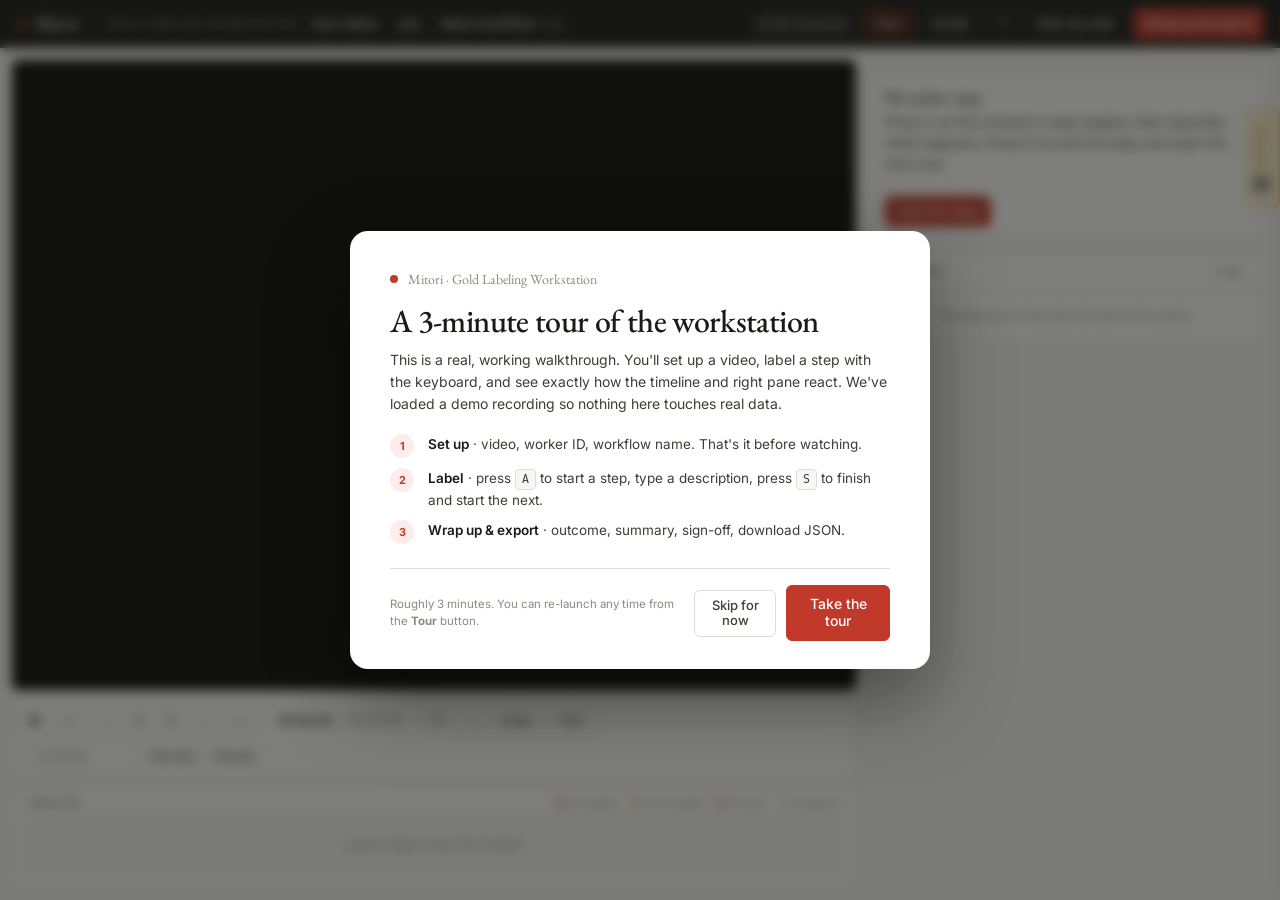
==== gold-labeling/labeling-workstation.html @ b90595d9 "Add labeling workstation tool and virtual training script The workstation is a single-file successor" ====
<!doctype html>
<html lang="en">
<head>
  <meta charset="utf-8">
  <meta name="viewport" content="width=device-width, initial-scale=1">
  <title>Mitori Gold Labeling Workstation</title>
  <link rel="preconnect" href="https://fonts.googleapis.com">
  <link rel="preconnect" href="https://fonts.gstatic.com" crossorigin>
  <link href="https://fonts.googleapis.com/css2?family=EB+Garamond:wght@400;500;600&family=Inter:wght@400;500;600;700&display=swap" rel="stylesheet">
  <style>
    :root {
      --off-white: #F7F7F5;
      --white: #FFFFFF;
      --ink: #1A1A18;
      --ink-soft: #2a2a26;
      --body: #3D3D38;
      --muted: #8A8A82;
      --muted-soft: #B5B5AE;
      --border: #DDDDD8;
      --vermillion: #C0392B;
      --verm-dark: #A93226;
      --verm-light: #FDECEA;
      --green: #1A7A4A;
      --green-light: #E8F5E9;
      --amber: #B8830C;
      --amber-light: #FFF4D6;
      --red: #C0392B;
      --red-light: #FDECEA;
      --serif: 'EB Garamond', Georgia, 'Times New Roman', serif;
      --sans: 'Inter', system-ui, -apple-system, BlinkMacSystemFont, "Segoe UI", sans-serif;
      --mono: ui-monospace, "SF Mono", Menlo, Consolas, monospace;
      --radius-sm: 4px;
      --radius: 6px;
      --radius-lg: 12px;
      --topbar-h: 48px;
      color-scheme: light;
    }
    * { box-sizing: border-box; }
    html, body { height: 100%; }
    body {
      margin: 0;
      background: var(--off-white);
      color: var(--body);
      font-family: var(--sans);
      font-size: 14px;
      line-height: 1.5;
      -webkit-font-smoothing: antialiased;
      overflow: hidden;
    }
    h1, h2, h3, h4 { font-family: var(--serif); color: var(--ink); margin: 0; font-weight: 500; letter-spacing: -0.005em; }
    h1 { font-size: 22px; }
    h2 { font-size: 17px; }
    h3 { font-size: 14px; font-family: var(--sans); font-weight: 600; text-transform: uppercase; letter-spacing: 0.06em; color: var(--muted); }
    p { margin: 0 0 8px; color: var(--body); }
    .num { font-variant-numeric: tabular-nums; }
    .mono { font-family: var(--mono); font-variant-numeric: tabular-nums; }

    /* ── Top bar ────────────────────────────────────────── */
    .topbar {
      display: flex; align-items: center; justify-content: space-between; gap: 16px;
      padding: 0 16px; height: var(--topbar-h);
      background: var(--ink); color: var(--white);
      flex-shrink: 0;
    }
    .topbar-brand { display: inline-flex; align-items: center; gap: 10px; }
    .topbar-mark {
      font-family: var(--serif); font-weight: 500; font-size: 17px;
      color: var(--white); display: inline-flex; align-items: center; gap: 8px;
    }
    .topbar-mark .accent { color: var(--vermillion); font-size: 18px; line-height: 1; }
    .topbar-mode {
      display: inline-flex; align-items: center; gap: 6px;
      font-size: 11px; text-transform: uppercase; letter-spacing: 0.08em; color: rgba(255,255,255,0.55);
      padding-left: 12px; margin-left: 6px; border-left: 1px solid rgba(255,255,255,0.15);
    }

    .topbar-breadcrumb {
      flex: 1; display: flex; align-items: center; gap: 8px;
      color: rgba(255,255,255,0.6); font-size: 12.5px; min-width: 0;
    }
    .topbar-breadcrumb b { color: var(--white); font-weight: 500; }
    .topbar-breadcrumb b.empty { color: rgba(255,255,255,0.35); font-style: italic; font-weight: 400; }
    .topbar-breadcrumb .crumb-sep { color: rgba(255,255,255,0.25); }
    .topbar-breadcrumb .step-counter { display: inline-flex; gap: 10px; align-items: center; margin-left: auto; padding-right: 8px; }
    .topbar-breadcrumb .step-counter .badge { padding: 2px 7px; border-radius: 10px; font-size: 11px; line-height: 1.4; }
    .topbar-breadcrumb .step-counter .badge.ok { background: rgba(26,122,74,0.22); color: #7adfa8; }
    .topbar-breadcrumb .step-counter .badge.warn { background: rgba(184,131,12,0.22); color: #f0c674; }
    .topbar-breadcrumb .step-counter .badge.bad { background: rgba(192,57,43,0.22); color: #f7a4a0; }
    .topbar-breadcrumb .step-counter .badge { cursor: pointer; }
    .topbar-breadcrumb a, .topbar-breadcrumb button.linkish {
      color: rgba(255,255,255,0.55); background: transparent; border: 0; cursor: pointer;
      padding: 0; font: inherit; font-size: 11px; text-decoration: underline;
      text-decoration-color: rgba(255,255,255,0.2); text-underline-offset: 3px;
    }
    .topbar-breadcrumb a:hover, .topbar-breadcrumb button.linkish:hover { color: var(--white); }
    .topbar-actions { display: inline-flex; align-items: center; gap: 6px; }
    .save-indicator {
      display: inline-flex; align-items: center; gap: 6px;
      padding: 4px 10px; border-radius: 14px;
      background: rgba(255,255,255,0.06);
      color: rgba(255,255,255,0.65); font-size: 11px;
      font-variant-numeric: tabular-nums; cursor: help; user-select: none;
    }
    .save-indicator .save-dot {
      width: 6px; height: 6px; border-radius: 50%;
      background: var(--green); box-shadow: 0 0 0 0 rgba(26,122,74,0.6);
    }
    .save-indicator.saving .save-dot {
      background: var(--amber);
      animation: save-pulse 1s ease-in-out infinite;
    }
    .save-indicator.error .save-dot { background: var(--red); }
    .save-indicator.idle .save-dot { background: var(--muted-soft); box-shadow: none; }
    @keyframes save-pulse {
      0%, 100% { transform: scale(1); opacity: 0.9; }
      50% { transform: scale(1.4); opacity: 0.5; }
    }
    .drafts-picker-list { max-height: 360px; overflow-y: auto; }
    .draft-row {
      display: grid; grid-template-columns: 1fr auto auto; gap: 12px; align-items: center;
      padding: 10px 12px; border: 1px solid var(--border); border-radius: var(--radius);
      margin-bottom: 6px; cursor: pointer; background: var(--white);
    }
    .draft-row:hover { background: var(--off-white); border-color: var(--ink); }
    .draft-row .draft-meta { font-size: 11.5px; color: var(--muted); margin-top: 2px; }
    .draft-row .draft-name { font-weight: 500; color: var(--ink); font-size: 13px; }
    .draft-row .draft-when { font-size: 11px; color: var(--muted); font-variant-numeric: tabular-nums; }

    /* ── Buttons ────────────────────────────────────────── */
    button, .btn {
      font: inherit; cursor: pointer; border-radius: var(--radius);
      padding: 7px 11px; font-size: 13px; font-weight: 500; line-height: 1.2;
      border: 1px solid var(--border); background: var(--white); color: var(--body);
      display: inline-flex; align-items: center; gap: 6px;
      transition: background 80ms, border-color 80ms, color 80ms;
    }
    button:hover, .btn:hover { border-color: var(--ink); color: var(--ink); }
    button:focus-visible, .btn:focus-visible { outline: 2px solid var(--vermillion); outline-offset: 2px; }
    button:disabled, .btn:disabled { opacity: 0.4; cursor: not-allowed; }
    button:disabled:hover, .btn:disabled:hover { border-color: var(--border); color: var(--body); }
    button.primary { background: var(--vermillion); color: var(--white); border-color: var(--vermillion); }
    button.primary:hover { background: var(--verm-dark); border-color: var(--verm-dark); color: var(--white); }
    button.dark { background: var(--ink); color: var(--white); border-color: var(--ink); }
    button.dark:hover { background: var(--ink-soft); color: var(--white); }
    button.ghost-light {
      background: transparent; border-color: rgba(255,255,255,0.18); color: rgba(255,255,255,0.85);
    }
    button.ghost-light:hover { background: rgba(255,255,255,0.08); border-color: rgba(255,255,255,0.4); color: var(--white); }
    button.ghost { background: transparent; border-color: transparent; color: var(--muted); padding: 4px 6px; }
    button.ghost:hover { background: var(--off-white); border-color: var(--border); color: var(--ink); }
    button.icon { padding: 6px; min-width: 30px; justify-content: center; }
    button.danger-ghost { color: var(--vermillion); border-color: var(--verm-light); background: var(--white); }
    button.danger-ghost:hover { background: var(--verm-light); border-color: var(--vermillion); color: var(--vermillion); }
    button.tiny { padding: 2px 7px; font-size: 11px; }
    .kbd-hint::after {
      content: attr(data-kbd); margin-left: 6px;
      font-family: var(--mono); font-size: 10px; color: var(--muted);
      padding: 1px 5px; border: 1px solid var(--border); border-radius: 3px;
      background: var(--off-white);
    }
    button.primary .kbd-hint::after, button.dark .kbd-hint::after { background: rgba(255,255,255,0.15); border-color: rgba(255,255,255,0.25); color: rgba(255,255,255,0.8); }

    /* ── Pills ────────────────────────────────────────── */
    .pill {
      display: inline-flex; align-items: center; gap: 4px;
      border-radius: 20px; padding: 2px 9px; font-size: 11px; font-weight: 500;
      text-transform: uppercase; letter-spacing: 0.05em; line-height: 1.5;
    }
    .pill-grey { background: var(--off-white); border: 1px solid var(--border); color: var(--muted); }
    .pill-dark { background: var(--ink); color: var(--white); }
    .pill-verm { background: var(--verm-light); color: var(--vermillion); }
    .pill-green { background: var(--green-light); color: var(--green); }
    .pill-amber { background: var(--amber-light); color: var(--amber); }

    /* ── Inputs ────────────────────────────────────────── */
    input, textarea, select {
      width: 100%; font: inherit; font-size: 13px;
      border: 1px solid var(--border); border-radius: var(--radius);
      padding: 7px 10px; background: var(--white); color: var(--ink);
      transition: border-color 80ms;
    }
    input:focus, textarea:focus, select:focus { outline: none; border-color: var(--vermillion); box-shadow: 0 0 0 3px var(--verm-light); }
    textarea { resize: vertical; min-height: 64px; line-height: 1.5; font-family: var(--sans); }
    label.field-label { display: block; font-size: 11.5px; color: var(--muted); margin-bottom: 5px; font-weight: 500; text-transform: uppercase; letter-spacing: 0.04em; }
    select { background-image: url("data:image/svg+xml;utf8,<svg xmlns='http://www.w3.org/2000/svg' width='10' height='10' viewBox='0 0 10 10'><path d='M2 4l3 3 3-3' fill='none' stroke='%238A8A82' stroke-width='1.5' stroke-linecap='round' stroke-linejoin='round'/></svg>"); background-repeat: no-repeat; background-position: right 10px center; padding-right: 28px; appearance: none; cursor: pointer; }
    input[type=file] { padding: 6px; cursor: pointer; }

    /* ── Layout ────────────────────────────────────────── */
    .workspace {
      display: grid;
      grid-template-columns: 1fr 400px;
      gap: 12px;
      padding: 12px;
      height: calc(100vh - var(--topbar-h));
      overflow: hidden;
    }
    .video-pane {
      display: flex; flex-direction: column; gap: 8px; min-width: 0; min-height: 0;
    }
    .step-pane {
      display: flex; flex-direction: column; gap: 10px;
      overflow-y: auto; padding-right: 4px; min-height: 0;
    }
    .step-pane::-webkit-scrollbar { width: 8px; }
    .step-pane::-webkit-scrollbar-thumb { background: var(--border); border-radius: 4px; }

    body.external-mode .workspace { grid-template-columns: 320px 1fr; }
    body.external-mode .video-shell { display: none; }
    body.external-mode .video-pane { gap: 10px; }

    /* ── Video shell ────────────────────────────────────────── */
    .video-shell {
      background: #0a0a0a; border-radius: var(--radius); overflow: hidden;
      flex: 1 1 auto; min-height: 240px; display: flex; align-items: center; justify-content: center;
      position: relative;
    }
    .video-shell video { width: 100%; height: 100%; object-fit: contain; background: #000; display: block; }
    .video-empty {
      color: rgba(255,255,255,0.55); padding: 40px; text-align: center;
      font-family: var(--serif); font-size: 18px;
    }
    .video-empty p { color: rgba(255,255,255,0.5); font-size: 13px; margin-top: 8px; }

    .loop-indicator {
      position: absolute; top: 10px; right: 10px;
      background: rgba(192,57,43,0.85); color: var(--white);
      font-size: 11px; padding: 3px 8px; border-radius: var(--radius-sm);
      letter-spacing: 0.04em; pointer-events: none;
    }
    .loop-indicator.hidden { display: none; }

    /* ── Video controls ────────────────────────────────────────── */
    .video-controls {
      display: flex; align-items: center; gap: 6px; flex-wrap: wrap;
      padding: 6px 8px;
      background: var(--white); border: 1px solid var(--border); border-radius: var(--radius);
    }
    .video-controls .group { display: inline-flex; gap: 4px; align-items: center; padding-right: 8px; border-right: 1px solid var(--border); }
    .video-controls .group:last-child { border-right: 0; padding-right: 0; }
    .video-controls .spacer { flex: 1; }
    .time-display {
      font-variant-numeric: tabular-nums; font-size: 13px; padding: 0 8px;
      color: var(--ink); font-weight: 500;
    }
    .time-display .muted { color: var(--muted); font-weight: 400; }
    .time-display .sep { color: var(--muted-soft); margin: 0 5px; }
    .video-controls select { width: auto; padding: 4px 24px 4px 8px; font-size: 12px; }
    .video-controls .manual-time {
      display: inline-flex; align-items: center; gap: 4px;
      padding-left: 8px;
    }
    .video-controls .manual-time input { width: 110px; padding: 4px 8px; font-size: 12px; }

    /* ── Timeline ────────────────────────────────────────── */
    .timeline-shell {
      background: var(--white); border: 1px solid var(--border); border-radius: var(--radius);
      padding: 8px 12px 10px; flex-shrink: 0;
    }
    .timeline-head {
      display: flex; align-items: center; justify-content: space-between;
      margin-bottom: 6px; font-size: 11px;
    }
    .timeline-head h3 { font-size: 11px; }
    .timeline-head .legend { display: inline-flex; gap: 12px; font-size: 11px; color: var(--muted); }
    .timeline-head .legend span { display: inline-flex; align-items: center; gap: 4px; }
    .timeline-head .legend i {
      display: inline-block; width: 10px; height: 10px; border-radius: 2px;
      border: 1px solid var(--border);
    }
    .timeline-head .legend i.ok { background: var(--verm-light); border-color: var(--vermillion); }
    .timeline-head .legend i.warn { background: var(--amber-light); border-color: var(--amber); }
    .timeline-head .legend i.bad { background: var(--red-light); border-color: var(--red); }
    .timeline-head .legend i.except { background-image: repeating-linear-gradient(45deg, transparent, transparent 3px, rgba(0,0,0,0.18) 3px, rgba(0,0,0,0.18) 6px); }

    .timeline-track-wrap {
      position: relative; height: 56px; user-select: none;
      background: var(--off-white); border: 1px solid var(--border); border-radius: var(--radius-sm);
    }
    .timeline-track-wrap.empty { display: flex; align-items: center; justify-content: center; color: var(--muted); font-size: 12px; }

    .timeline-block {
      position: absolute; top: 16px; bottom: 4px;
      background: var(--verm-light); border: 1px solid var(--vermillion); border-radius: 3px;
      cursor: pointer; overflow: hidden;
      min-width: 4px;
    }
    .timeline-block.active { background: var(--vermillion); border-color: var(--ink); z-index: 5; box-shadow: 0 0 0 2px var(--white), 0 0 0 3px var(--ink); }
    .timeline-block.active .timeline-block-label { color: var(--white); }
    .timeline-block.invalid { background: var(--red-light); border-color: var(--red); }
    .timeline-block.invalid.active { background: var(--red); }
    .timeline-block.incomplete { background: var(--amber-light); border-color: var(--amber); }
    .timeline-block.incomplete.active { background: var(--amber); }
    .timeline-block.exception { background-image: repeating-linear-gradient(45deg, var(--verm-light), var(--verm-light) 4px, rgba(0,0,0,0.07) 4px, rgba(0,0,0,0.07) 8px); }
    .timeline-block-label {
      position: absolute; left: 5px; top: 1px;
      font-size: 10px; color: var(--ink); white-space: nowrap;
      overflow: hidden; text-overflow: ellipsis; max-width: calc(100% - 10px);
      pointer-events: none; font-weight: 500;
    }
    .timeline-block-edge {
      position: absolute; top: 0; bottom: 0; width: 7px; cursor: ew-resize; z-index: 6;
    }
    .timeline-block-edge.start { left: -3px; }
    .timeline-block-edge.end { right: -3px; }
    .timeline-block-edge:hover { background: rgba(26,26,24,0.2); }

    .timeline-playhead {
      position: absolute; top: 0; bottom: 0; width: 2px; background: var(--ink);
      pointer-events: none; z-index: 8;
    }
    .timeline-playhead::before {
      content: ''; position: absolute; top: -3px; left: -5px;
      width: 12px; height: 12px; background: var(--ink); border-radius: 50%;
      border: 2px solid var(--white);
    }

    .timeline-wf-marker {
      position: absolute; top: 0; bottom: 0; width: 1px; background: var(--ink);
      pointer-events: none; opacity: 0.5; z-index: 4;
    }
    .timeline-wf-marker::before {
      content: ''; position: absolute; bottom: -2px; left: -5px;
      width: 0; height: 0;
      border-left: 5px solid transparent;
      border-right: 5px solid transparent;
      border-bottom: 6px solid var(--ink);
    }

    .timeline-tick-layer {
      position: absolute; left: 0; right: 0; top: 1px; height: 14px;
      pointer-events: none; overflow: hidden;
    }
    .timeline-tick {
      position: absolute; width: 1px; top: 3px; height: 8px; opacity: 0.7;
    }
    .timeline-tick.click { background: #2563eb; }
    .timeline-tick.keystroke { background: #16a34a; }
    .timeline-tick.scroll { background: #ca8a04; }
    .timeline-tick.app-switch { background: var(--vermillion); top: 0; height: 14px; opacity: 1; width: 2px; }
    .timeline-tick.gap { background: var(--muted); top: 0; height: 14px; opacity: 0.15; }

    .timeline-axis {
      display: flex; justify-content: space-between;
      margin-top: 4px; font-size: 10px; color: var(--muted); font-variant-numeric: tabular-nums;
      padding: 0 2px;
    }

    /* ── Step pane ────────────────────────────────────────── */
    .step-card {
      background: var(--white); border: 1px solid var(--border); border-radius: var(--radius);
      padding: 14px 16px; flex-shrink: 0;
    }
    .step-card.no-step { padding: 28px 16px; text-align: center; color: var(--muted); }
    .step-card.no-step h2 { font-size: 16px; margin-bottom: 6px; color: var(--ink); }
    .step-card.no-step p { font-size: 13px; }
    .step-card.no-step .kbd { display: inline-block; background: var(--off-white); border: 1px solid var(--border); border-radius: 3px; padding: 1px 6px; font-family: var(--mono); font-size: 11px; color: var(--ink); margin: 0 2px; }

    .step-card-head {
      display: flex; align-items: center; justify-content: space-between;
      margin-bottom: 12px;
    }
    .step-card-head h2 {
      font-size: 19px; font-weight: 500;
      display: inline-flex; align-items: center; gap: 8px;
    }
    .step-card-head h2 .step-num-display { color: var(--muted); font-size: 14px; font-family: var(--sans); font-weight: 500; }
    .step-card-head .step-card-actions { display: inline-flex; gap: 4px; }

    .step-time-row {
      display: grid; grid-template-columns: 1fr auto 1fr; gap: 8px; align-items: end;
      margin-bottom: 14px;
      padding: 10px; background: var(--off-white); border-radius: var(--radius);
    }
    .step-time-input { display: flex; flex-direction: column; gap: 4px; min-width: 0; }
    .step-time-input .label-row {
      display: flex; align-items: center; justify-content: space-between; min-height: 14px;
    }
    .step-time-input .label-row label.field-label { margin: 0; }
    .step-time-input .label-row .quick-set { font-size: 10px; color: var(--vermillion); padding: 1px 6px; border-color: transparent; background: transparent; text-transform: uppercase; letter-spacing: 0.04em; }
    .step-time-input .label-row .quick-set:hover { background: var(--verm-light); border-color: var(--verm-light); color: var(--verm-dark); }
    .step-time-input input { font-variant-numeric: tabular-nums; font-size: 14px; font-weight: 500; padding: 6px 9px; }
    .step-arrow { color: var(--muted); padding-bottom: 7px; font-size: 14px; }

    .field-group { margin-bottom: 12px; }
    .field-group .field-label-row {
      display: flex; align-items: center; gap: 6px;
      margin-bottom: 5px;
    }
    .field-group .field-label-row label.field-label { margin: 0; flex: 1; }
    .field-status-dot {
      width: 8px; height: 8px; border-radius: 50%;
      display: inline-block; flex-shrink: 0;
    }
    .field-status-dot.required { background: var(--amber); }
    .field-status-dot.invalid { background: var(--red); }
    .field-status-dot.ok { background: var(--green); }
    .field-status-dot.hidden { display: none; }

    .field-warn {
      font-size: 11.5px; color: var(--amber); margin-top: 6px;
      padding: 6px 9px; background: var(--amber-light); border-radius: var(--radius-sm);
      border-left: 2px solid var(--amber); line-height: 1.4;
    }
    .field-warn.error { color: var(--vermillion); background: var(--red-light); border-left-color: var(--red); }

    /* chip rows */
    .chip-row {
      display: flex; gap: 4px; flex-wrap: wrap; margin-top: 5px;
    }
    .chip {
      background: var(--off-white); border: 1px solid var(--border);
      color: var(--body); border-radius: 12px;
      padding: 2px 8px; font-size: 11.5px; cursor: pointer;
      display: inline-flex; align-items: center; gap: 4px;
      font-family: var(--sans);
    }
    .chip:hover { border-color: var(--ink); color: var(--ink); }
    .chip .chip-kbd { color: var(--muted); font-size: 10px; font-family: var(--mono); }

    .action-types {
      display: flex; gap: 4px; flex-wrap: wrap;
    }
    .action-type-pill {
      display: inline-flex; align-items: center; gap: 4px;
      padding: 3px 9px; font-size: 11.5px; font-weight: 500;
      border-radius: 12px; border: 1px solid var(--border);
      background: var(--white); color: var(--body); cursor: pointer; user-select: none;
    }
    .action-type-pill:hover { border-color: var(--ink); }
    .action-type-pill.active { background: var(--ink); border-color: var(--ink); color: var(--white); }
    .action-type-pill .at-icon { display: inline-block; width: 6px; height: 6px; border-radius: 50%; }
    .action-type-pill.active .at-icon { background: var(--white); }
    .action-type-pill[data-type=click] .at-icon { background: #2563eb; }
    .action-type-pill[data-type=keystroke] .at-icon { background: #16a34a; }
    .action-type-pill[data-type=scroll] .at-icon { background: #ca8a04; }
    .action-type-pill[data-type=copy_paste] .at-icon { background: #9333ea; }
    .action-type-pill[data-type=navigation] .at-icon { background: var(--vermillion); }
    .action-type-pill[data-type=wait] .at-icon { background: var(--muted); }

    .confidence-row { display: flex; gap: 4px; }
    .confidence-btn {
      flex: 1 1 0; min-width: 0;
      display: flex; flex-direction: column; align-items: center; justify-content: center;
      gap: 2px; padding: 6px 2px; font-size: 11px; line-height: 1.15;
      border: 1px solid var(--border); background: var(--white); color: var(--body);
      border-radius: var(--radius-sm); cursor: pointer; font-family: var(--sans);
      text-align: center; letter-spacing: -0.005em;
    }
    .confidence-btn .conf-label { display: block; max-width: 100%; overflow: hidden; text-overflow: ellipsis; white-space: nowrap; }
    .confidence-btn small {
      display: block; color: var(--muted); font-size: 9.5px;
      font-variant-numeric: tabular-nums; white-space: nowrap;
    }
    .confidence-btn:hover { border-color: var(--ink); color: var(--ink); }
    .confidence-btn.active { background: var(--ink); color: var(--white); border-color: var(--ink); }
    .confidence-btn.active small { color: rgba(255,255,255,0.65); }

    .row-2 { display: grid; grid-template-columns: 1fr 1fr; gap: 10px; }

    .exception-toggle {
      display: flex; align-items: center; gap: 8px;
      padding: 8px 10px; background: var(--off-white);
      border: 1px solid var(--border); border-radius: var(--radius);
      margin-bottom: 12px; cursor: pointer; font-size: 12.5px;
    }
    .exception-toggle input[type=checkbox] { width: auto; margin: 0; cursor: pointer; }
    .exception-toggle.active { background: var(--amber-light); border-color: var(--amber); color: var(--amber); }

    .step-footer {
      display: flex; gap: 6px; flex-wrap: wrap;
      margin-top: 14px; padding-top: 12px; border-top: 1px solid var(--border);
      align-items: center;
    }
    .step-footer .spacer { flex: 1; }

    /* ── Step list ────────────────────────────────────────── */
    .step-list {
      background: var(--white); border: 1px solid var(--border); border-radius: var(--radius);
      flex-shrink: 0;
    }
    .step-list-head {
      padding: 9px 12px; border-bottom: 1px solid var(--border);
      display: flex; justify-content: space-between; align-items: center;
    }
    .step-list-head h3 { color: var(--muted); font-size: 11px; }
    .step-list-body { max-height: 220px; overflow-y: auto; }
    .step-list-row {
      display: grid; grid-template-columns: 26px 100px 1fr 14px;
      gap: 8px; padding: 7px 12px; align-items: center;
      border-bottom: 1px solid var(--border); cursor: pointer; font-size: 12px;
      background: transparent; width: 100%; border-left: 0; border-right: 0; border-top: 0;
      text-align: left; font-family: var(--sans); color: var(--body);
    }
    .step-list-row:last-child { border-bottom: 0; }
    .step-list-row:hover { background: var(--off-white); }
    .step-list-row.active { background: var(--verm-light); color: var(--ink); }
    .step-list-row .step-num { color: var(--muted); font-variant-numeric: tabular-nums; font-size: 11px; }
    .step-list-row.active .step-num { color: var(--vermillion); font-weight: 500; }
    .step-list-row .step-time { font-variant-numeric: tabular-nums; color: var(--muted); font-size: 11px; }
    .step-list-row .step-label { white-space: nowrap; overflow: hidden; text-overflow: ellipsis; }
    .step-list-row .step-label.empty { color: var(--muted); font-style: italic; }
    .step-list-row .step-status-dot {
      width: 7px; height: 7px; border-radius: 50%; justify-self: end;
    }
    .step-list-row .step-status-dot.ok { background: var(--green); }
    .step-list-row .step-status-dot.incomplete { background: var(--amber); }
    .step-list-row .step-status-dot.invalid { background: var(--red); }
    .step-list-row.exception .step-num::after { content: " ⚠"; color: var(--amber); }
    .step-list-empty { padding: 16px 12px; color: var(--muted); font-size: 12px; text-align: center; }

    /* ── Modal ────────────────────────────────────────── */
    .modal-backdrop {
      position: fixed; inset: 0; background: rgba(26, 26, 24, 0.6);
      display: flex; align-items: center; justify-content: center; z-index: 100;
      padding: 20px;
    }
    .modal {
      background: var(--white); border-radius: var(--radius-lg);
      padding: 28px 32px; width: 580px; max-width: 100%; max-height: 90vh; overflow-y: auto;
    }
    .modal h2 { margin-bottom: 6px; font-size: 22px; }
    .modal .modal-sub { color: var(--muted); font-size: 13px; margin-bottom: 20px; }
    .modal .modal-section { margin-bottom: 14px; }
    .modal .row-2 { gap: 12px; }
    .modal .modal-actions {
      display: flex; gap: 8px; justify-content: flex-end;
      margin-top: 20px; padding-top: 16px; border-top: 1px solid var(--border);
    }
    .modal .modal-actions .spacer { flex: 1; }
    .modal-help {
      font-size: 12px; color: var(--muted);
      padding: 10px 12px; background: var(--off-white); border-radius: var(--radius);
      border-left: 2px solid var(--vermillion); line-height: 1.5;
    }
    .modal-help b { color: var(--ink); }

    /* ── Tooltip ────────────────────────────────────────── */
    .info-mark {
      display: inline-flex; align-items: center; justify-content: center;
      width: 14px; height: 14px; border-radius: 50%;
      background: var(--off-white); border: 1px solid var(--border);
      color: var(--muted); font-size: 10px; font-weight: 600;
      cursor: help; flex-shrink: 0;
    }
    .info-mark:hover, .info-mark:focus { background: var(--verm-light); color: var(--vermillion); border-color: var(--vermillion); }
    .info-mark:focus { outline: 2px solid var(--vermillion); outline-offset: 1px; }

    .g-tooltip {
      position: fixed;
      background: var(--ink); color: var(--white);
      padding: 7px 10px; border-radius: var(--radius);
      font-size: 11.5px; line-height: 1.45; font-weight: 400;
      font-family: var(--sans); letter-spacing: 0;
      max-width: 280px;
      z-index: 500; pointer-events: none;
      white-space: normal;
      opacity: 0; transform: translateY(2px);
      transition: opacity 80ms, transform 80ms;
    }
    .g-tooltip.show { opacity: 1; transform: translateY(0); }
    .g-tooltip::after {
      content: ''; position: absolute;
      border: 5px solid transparent;
    }
    .g-tooltip[data-dir="down"]::after {
      top: 100%; left: var(--arrow-x, 50%); transform: translateX(-50%);
      border-top-color: var(--ink);
    }
    .g-tooltip[data-dir="up"]::after {
      bottom: 100%; left: var(--arrow-x, 50%); transform: translateX(-50%);
      border-bottom-color: var(--ink);
    }

    /* ── Notes drawer ────────────────────────────────────────── */
    .drawer-tab {
      position: fixed; top: 110px; right: 0; z-index: 40;
      background: var(--amber-light); color: var(--amber);
      border: 1px solid var(--amber); border-right: 0;
      border-radius: var(--radius) 0 0 var(--radius);
      padding: 14px 8px; cursor: pointer; font-weight: 500; font-size: 11.5px;
      writing-mode: vertical-rl; transform: rotate(180deg);
      letter-spacing: 0.05em; text-transform: uppercase;
    }
    .drawer-tab .badge {
      display: inline-block; background: var(--amber); color: var(--white);
      border-radius: 8px; padding: 1px 6px; font-size: 10px; margin-bottom: 4px;
      font-variant-numeric: tabular-nums; writing-mode: horizontal-tb; transform: rotate(180deg);
    }
    .drawer-tab.empty .badge { background: var(--muted); }
    .notes-drawer {
      position: fixed; top: var(--topbar-h); right: 0; bottom: 0;
      width: 420px; max-width: 95vw;
      background: var(--white); border-left: 1px solid var(--border);
      transform: translateX(100%); transition: transform 200ms ease;
      z-index: 50; padding: 20px 24px; overflow-y: auto;
      box-shadow: -4px 0 20px rgba(26,26,24,0.05);
    }
    .notes-drawer.open { transform: translateX(0); }
    .notes-drawer-head {
      display: flex; justify-content: space-between; align-items: center;
      margin-bottom: 14px;
    }
    .notes-grid { display: grid; gap: 14px; }

    /* ── Shortcut overlay ────────────────────────────────────────── */
    .shortcuts-overlay {
      position: fixed; inset: 0; background: rgba(26,26,24,0.7);
      z-index: 90; display: flex; align-items: center; justify-content: center;
      padding: 20px;
    }
    .shortcuts-card {
      background: var(--white); border-radius: var(--radius-lg);
      padding: 28px 32px; width: 680px; max-width: 100%;
      max-height: 90vh; overflow-y: auto;
    }
    .shortcuts-card h2 { margin-bottom: 4px; }
    .shortcuts-card .modal-sub { color: var(--muted); margin-bottom: 18px; font-size: 13px; }
    .shortcuts-grid {
      display: grid; grid-template-columns: 1fr 1fr; gap: 0 28px;
    }
    .shortcuts-section h3 {
      font-size: 11px; color: var(--muted);
      margin: 14px 0 6px; padding-bottom: 4px; border-bottom: 1px solid var(--border);
      letter-spacing: 0.06em; text-transform: uppercase; font-weight: 600; font-family: var(--sans);
    }
    .shortcut-row {
      display: flex; justify-content: space-between; align-items: center;
      padding: 5px 0; font-size: 12.5px;
    }
    .shortcut-row .desc { color: var(--body); }
    .shortcut-row .keys { display: inline-flex; gap: 3px; }
    .key {
      display: inline-block; background: var(--off-white);
      border: 1px solid var(--border); border-radius: 3px;
      padding: 1px 6px; font-size: 11px; font-family: var(--mono);
      color: var(--ink); min-width: 18px; text-align: center;
    }

    /* ── Labeling guide ────────────────────────────────────────── */
    .guide-body {
      display: grid; grid-template-columns: 1fr 1fr;
      gap: 18px 24px; margin-top: 14px;
    }
    .guide-card {
      border: 1px solid var(--border); border-radius: var(--radius);
      padding: 14px 16px; background: var(--off-white);
    }
    .guide-card.span-2 { grid-column: 1 / -1; }
    .guide-card.bare { background: var(--white); }
    .guide-h { font-size: 11px; font-family: var(--sans); color: var(--muted); margin-bottom: 10px; text-transform: uppercase; letter-spacing: 0.06em; font-weight: 600; }
    .guide-card p { font-size: 12.5px; color: var(--body); line-height: 1.5; margin-bottom: 8px; }
    .guide-card p:last-child { margin-bottom: 0; }
    .guide-card b { color: var(--ink); }

    .guide-fieldlist { display: grid; gap: 10px; }
    .guide-field { display: grid; grid-template-columns: 92px 1fr; gap: 10px; align-items: start; font-size: 12.5px; line-height: 1.45; }
    .guide-field b { display: block; color: var(--ink); }
    .guide-field span { color: var(--body); }
    .guide-field .demo { display: inline-flex; gap: 4px; flex-wrap: wrap; }

    .guide-extype-list { display: grid; gap: 10px; }
    .guide-extype-row { display: grid; grid-template-columns: auto 1fr; gap: 10px; align-items: start; font-size: 12.5px; line-height: 1.45; }
    .guide-extype-row .ex-type-pill { pointer-events: none; }

    .guide-list { margin: 0; padding-left: 18px; font-size: 12.5px; color: var(--body); line-height: 1.55; }
    .guide-list li { margin-bottom: 6px; }
    .guide-list b { color: var(--ink); }

    .guide-mini-confidence { display: flex; gap: 4px; }
    .guide-mini-confidence .confidence-btn { padding: 5px 4px; font-size: 10px; pointer-events: none; }
    .guide-mini-confidence .confidence-btn small { font-size: 9px; }

    .guide-mini-timeline {
      position: relative; height: 36px; background: var(--white);
      border: 1px solid var(--border); border-radius: var(--radius-sm); overflow: hidden;
    }
    .guide-mini-timeline .gmt-block {
      position: absolute; top: 6px; bottom: 6px; border: 1px solid var(--vermillion);
      background: var(--verm-light); border-radius: 2px;
      font-size: 9px; color: var(--ink); padding: 2px 4px;
      white-space: nowrap; overflow: hidden; text-overflow: ellipsis;
    }
    .guide-mini-timeline .gmt-block.exception {
      background-image: repeating-linear-gradient(45deg, var(--verm-light), var(--verm-light) 4px, rgba(0,0,0,0.07) 4px, rgba(0,0,0,0.07) 8px);
    }
    .guide-mini-timeline .gmt-block.incomplete {
      background: var(--amber-light); border-color: var(--amber);
    }

    /* ── Exception type picker ────────────────────────────────────────── */
    .ex-type-row { display: flex; gap: 4px; flex-wrap: wrap; margin-bottom: 8px; }
    .ex-type-pill {
      display: inline-flex; align-items: center; gap: 4px;
      padding: 4px 10px; font-size: 11.5px; font-weight: 500;
      border-radius: 12px; border: 1px solid var(--amber);
      background: var(--white); color: var(--amber); cursor: pointer; user-select: none;
      font-family: var(--sans);
    }
    .ex-type-pill:hover { background: var(--amber-light); }
    .ex-type-pill.active { background: var(--amber); color: var(--white); border-color: var(--amber); }

    /* ── Validation banner ────────────────────────────────────────── */
    .validation-banner {
      padding: 12px 16px; border-radius: var(--radius); border: 1px solid;
      margin-bottom: 12px; font-size: 13px;
    }
    .validation-banner.error { background: var(--red-light); border-color: var(--red); color: var(--vermillion); }
    .validation-banner.success { background: var(--green-light); border-color: var(--green); color: var(--green); }
    .validation-banner.info { background: var(--amber-light); border-color: var(--amber); color: var(--amber); }
    .validation-banner h3 { color: inherit; font-family: var(--sans); font-size: 13px; text-transform: none; letter-spacing: 0; margin-bottom: 6px; font-weight: 600; }
    .validation-banner ul { margin: 4px 0 0 18px; padding: 0; font-size: 12.5px; }
    .validation-banner li { margin-bottom: 3px; }
    .validation-banner button.linkish {
      background: transparent; border: 0; color: inherit;
      text-decoration: underline; cursor: pointer; padding: 0; font: inherit;
      text-decoration-color: currentColor; text-underline-offset: 3px;
    }

    /* ── First-run tour ────────────────────────────────────────── */
    .tour-spotlight {
      position: fixed;
      pointer-events: none;
      border-radius: 10px;
      box-shadow:
        0 0 0 9999px rgba(20, 20, 18, 0.62),
        0 0 0 2px rgba(255, 255, 255, 0.85),
        0 0 0 4px rgba(192, 57, 43, 0.55),
        0 16px 48px rgba(0, 0, 0, 0.35);
      transition:
        top 320ms cubic-bezier(0.4, 0, 0.2, 1),
        left 320ms cubic-bezier(0.4, 0, 0.2, 1),
        width 320ms cubic-bezier(0.4, 0, 0.2, 1),
        height 320ms cubic-bezier(0.4, 0, 0.2, 1);
      z-index: 700;
      opacity: 0;
    }
    .tour-spotlight.show { opacity: 1; }
    .tour-spotlight.pulse { animation: tour-pulse 2.4s ease-in-out infinite; }
    @keyframes tour-pulse {
      0%, 100% { box-shadow:
        0 0 0 9999px rgba(20, 20, 18, 0.62),
        0 0 0 2px rgba(255, 255, 255, 0.85),
        0 0 0 4px rgba(192, 57, 43, 0.55),
        0 16px 48px rgba(0, 0, 0, 0.35); }
      50% { box-shadow:
        0 0 0 9999px rgba(20, 20, 18, 0.65),
        0 0 0 2px rgba(255, 255, 255, 0.9),
        0 0 0 8px rgba(192, 57, 43, 0.35),
        0 16px 48px rgba(0, 0, 0, 0.4); }
    }

    .tour-card {
      position: fixed;
      width: 360px; max-width: calc(100vw - 24px);
      background: var(--white);
      border-radius: 14px;
      box-shadow:
        0 24px 60px rgba(0, 0, 0, 0.28),
        0 0 0 1px rgba(255, 255, 255, 0.06);
      z-index: 720;
      overflow: visible;
      opacity: 0;
      transform: translateY(6px) scale(0.985);
      transition: opacity 220ms ease, transform 220ms ease,
                  top 320ms cubic-bezier(0.4, 0, 0.2, 1),
                  left 320ms cubic-bezier(0.4, 0, 0.2, 1);
    }
    .tour-card.show { opacity: 1; transform: translateY(0) scale(1); }
    .tour-card-progress {
      height: 3px; background: var(--off-white); position: relative;
      border-radius: 14px 14px 0 0; overflow: hidden;
    }
    .tour-card-progress-fill {
      position: absolute; top: 0; left: 0; bottom: 0;
      background: linear-gradient(90deg, var(--vermillion), #e16458);
      transition: width 320ms cubic-bezier(0.4, 0, 0.2, 1);
    }
    .tour-card-body { padding: 20px 22px 14px; }
    .tour-card-eyebrow {
      display: flex; align-items: center; justify-content: space-between;
      font-size: 10.5px; font-weight: 600; color: var(--vermillion);
      text-transform: uppercase; letter-spacing: 0.1em; margin-bottom: 6px;
    }
    .tour-card-eyebrow .num { color: var(--muted); font-weight: 500; letter-spacing: 0.04em; }
    .tour-card-title {
      font-family: var(--serif); font-size: 22px; font-weight: 500;
      line-height: 1.2; color: var(--ink);
      margin: 0 0 8px; letter-spacing: -0.01em;
    }
    .tour-card-text { font-size: 13.5px; line-height: 1.55; color: var(--body); margin: 0; }
    .tour-card-text b { color: var(--ink); font-weight: 600; }
    .tour-card-text .key {
      display: inline-block; background: var(--off-white);
      border: 1px solid var(--border); border-radius: 4px;
      padding: 1px 7px; font-family: var(--mono); font-size: 11.5px;
      color: var(--ink); margin: 0 1px; vertical-align: 1px;
    }
    .tour-card-hint {
      margin-top: 10px; padding: 10px 12px;
      background: var(--verm-light); border-left: 3px solid var(--vermillion);
      border-radius: 6px; font-size: 12.5px; color: var(--ink); line-height: 1.5;
    }
    .tour-card-hint .label {
      display: block; font-size: 10.5px; font-weight: 600;
      color: var(--vermillion); text-transform: uppercase; letter-spacing: 0.08em;
      margin-bottom: 3px;
    }
    .tour-card-actions {
      display: flex; align-items: center; gap: 6px;
      padding: 12px 18px 16px; border-top: 1px solid var(--border);
      background: var(--off-white);
      border-radius: 0 0 14px 14px;
    }
    .tour-card-actions .spacer { flex: 1; }
    .tour-card-actions button { padding: 7px 14px; font-size: 13px; }
    .tour-card-actions .btn-skip {
      background: transparent; border: 0; color: var(--muted);
      padding: 7px 4px; font-size: 12px; cursor: pointer;
    }
    .tour-card-actions .btn-skip:hover { color: var(--ink); }
    .tour-card-arrow {
      position: absolute; width: 14px; height: 14px;
      background: var(--white); transform: rotate(45deg);
    }
    .tour-card[data-side="bottom"] .tour-card-arrow { top: -6px; }
    .tour-card[data-side="top"] .tour-card-arrow { bottom: -6px; }
    .tour-card[data-side="left"] .tour-card-arrow { right: -6px; }
    .tour-card[data-side="right"] .tour-card-arrow { left: -6px; }

    .tour-splash {
      position: fixed; inset: 0; z-index: 750;
      background: rgba(20, 20, 18, 0.55);
      backdrop-filter: blur(6px);
      -webkit-backdrop-filter: blur(6px);
      display: flex; align-items: center; justify-content: center;
      padding: 24px;
      opacity: 0; transition: opacity 200ms ease;
      pointer-events: none;
    }
    .tour-splash.show { opacity: 1; pointer-events: auto; }
    .tour-splash-card {
      background: var(--white); border-radius: 18px;
      width: 580px; max-width: 100%;
      padding: 36px 40px 28px;
      box-shadow: 0 32px 80px rgba(0,0,0,0.4);
      transform: translateY(8px) scale(0.97);
      opacity: 0; transition: transform 320ms cubic-bezier(0.16, 1, 0.3, 1), opacity 200ms ease;
    }
    .tour-splash.show .tour-splash-card { transform: translateY(0) scale(1); opacity: 1; }
    .tour-splash-mark {
      display: inline-flex; align-items: center; gap: 10px;
      font-family: var(--serif); font-size: 14px; color: var(--muted);
      margin-bottom: 14px;
    }
    .tour-splash-mark .dot {
      width: 8px; height: 8px; border-radius: 50%; background: var(--vermillion);
    }
    .tour-splash h2 {
      font-family: var(--serif); font-size: 32px; line-height: 1.1;
      letter-spacing: -0.02em; color: var(--ink); margin: 0 0 10px; font-weight: 500;
    }
    .tour-splash p {
      font-size: 14px; line-height: 1.6; color: var(--body); margin: 0 0 16px;
    }
    .tour-splash-bullets { display: grid; gap: 10px; margin: 18px 0 24px; }
    .tour-splash-bullet {
      display: grid; grid-template-columns: 28px 1fr; gap: 10px; align-items: start;
    }
    .tour-splash-bullet .badge {
      display: inline-flex; align-items: center; justify-content: center;
      width: 24px; height: 24px; border-radius: 50%;
      background: var(--verm-light); color: var(--vermillion);
      font-size: 11px; font-weight: 700;
    }
    .tour-splash-bullet b { color: var(--ink); font-weight: 600; }
    .tour-splash-bullet span { color: var(--body); font-size: 13.5px; line-height: 1.5; }
    .tour-splash-actions {
      display: flex; align-items: center; gap: 10px;
      margin-top: 8px; padding-top: 16px; border-top: 1px solid var(--border);
    }
    .tour-splash-actions .spacer { flex: 1; }
    .tour-splash-meta { font-size: 11.5px; color: var(--muted); }
    .tour-splash button.primary { padding: 10px 18px; font-size: 14px; }

    .tour-celebrate-icon {
      width: 64px; height: 64px; border-radius: 50%;
      background: var(--green-light); color: var(--green);
      display: inline-flex; align-items: center; justify-content: center;
      font-size: 32px; margin-bottom: 14px;
      animation: tour-pop 380ms cubic-bezier(0.16, 1.4, 0.3, 1) both;
    }
    @keyframes tour-pop {
      0% { transform: scale(0.4); opacity: 0; }
      70% { transform: scale(1.08); }
      100% { transform: scale(1); opacity: 1; }
    }

    body.tour-active .tour-fake-video {
      position: absolute; inset: 0; display: flex; flex-direction: column;
      align-items: center; justify-content: center; gap: 14px;
      background:
        radial-gradient(circle at 30% 30%, rgba(192,57,43,0.18) 0%, transparent 55%),
        radial-gradient(circle at 70% 70%, rgba(26,122,74,0.12) 0%, transparent 55%),
        linear-gradient(135deg, #1a1a18 0%, #2b2b25 60%, #1a1a18 100%);
      color: rgba(255,255,255,0.72);
      font-family: var(--serif); font-size: 18px; letter-spacing: 0.02em;
      border-radius: var(--radius);
    }
    body.tour-active .tour-fake-video::before {
      content: ''; width: 64px; height: 64px;
      border: 2px solid rgba(255,255,255,0.3); border-radius: 50%;
      border-top-color: var(--vermillion);
      animation: tour-spin 2.4s linear infinite;
    }
    body.tour-active .tour-fake-video small {
      font-size: 11px; color: rgba(255,255,255,0.45); letter-spacing: 0.12em;
      text-transform: uppercase; font-family: var(--sans);
    }
    @keyframes tour-spin { to { transform: rotate(360deg); } }
    body.tour-active .video-shell .video-empty,
    body.tour-active .video-shell video { display: none !important; }

    /* Tour topbar button */
    .topbar-actions .btn-tour {
      background: rgba(192, 57, 43, 0.22);
      border-color: rgba(192, 57, 43, 0.5);
      color: #f8d7d3;
    }
    .topbar-actions .btn-tour:hover {
      background: rgba(192, 57, 43, 0.35);
      border-color: rgba(192, 57, 43, 0.8);
      color: var(--white);
    }

    /* ── Toast ────────────────────────────────────────── */
    .toast {
      position: fixed; bottom: 16px; left: 50%; transform: translateX(-50%);
      background: var(--ink); color: var(--white);
      padding: 10px 18px; border-radius: var(--radius);
      font-size: 13px; z-index: 300;
      opacity: 0; transition: opacity 200ms;
      pointer-events: none;
    }
    .toast.show { opacity: 1; }
    .toast.ok { background: var(--green); }
    .toast.warn { background: var(--amber); }

    /* ── Responsive ────────────────────────────────────────── */
    @media (max-width: 1180px) {
      .workspace { grid-template-columns: 1fr 360px; }
    }
    @media (max-width: 980px) {
      .workspace { grid-template-columns: 1fr; height: auto; overflow: visible; }
      body { overflow: auto; }
      .step-pane { overflow: visible; max-height: none; }
      .video-shell { min-height: 360px; }
    }

    /* ── Visually hidden ────────────────────────────────────────── */
    .sr { position: absolute; width: 1px; height: 1px; padding: 0; margin: -1px; overflow: hidden; clip: rect(0,0,0,0); white-space: nowrap; border: 0; }

    .hidden { display: none !important; }
  </style>
</head>
<body>

<header class="topbar" role="banner">
  <div class="topbar-brand">
    <span class="topbar-mark"><span class="accent">●</span> Mitori</span>
    <span class="topbar-mode">Gold Labeling Workstation</span>
  </div>

  <div class="topbar-breadcrumb" id="breadcrumb">
    <b id="crumb-video" class="empty">No video loaded</b>
    <span class="crumb-sep">·</span>
    <b id="crumb-labeler" class="empty">no labeler</b>
    <span class="crumb-sep">·</span>
    <b id="crumb-workflow" class="empty">no workflow named</b>
    <button class="linkish" type="button" onclick="openSetupModal()">Edit</button>
    <div class="step-counter" id="stepCounter" style="display:none;">
      <span class="badge ok" id="counterTotal" title="Total steps">0 steps</span>
      <span class="badge warn" id="counterIncomplete" style="display:none;" onclick="jumpToFirstIssue('incomplete')">0 incomplete</span>
      <span class="badge bad" id="counterInvalid" style="display:none;" onclick="jumpToFirstIssue('invalid')">0 invalid</span>
    </div>
  </div>

  <div class="topbar-actions">
    <span class="save-indicator" id="saveIndicator" title="Saved automatically every 600ms after edits and on tab close">
      <span class="save-dot"></span><span class="save-text">Idle</span>
    </span>
    <button class="ghost-light btn-tour" type="button" onclick="startTour({ manual: true })" title="Take an interactive tour of the tool">
      Tour
    </button>
    <button class="ghost-light" type="button" onclick="openLabelingGuide()" title="Labeling guide">
      Guide
    </button>
    <button class="ghost-light" type="button" onclick="openShortcutsOverlay()" title="Keyboard shortcuts">
      <span>?</span>
    </button>
    <button class="ghost-light" type="button" onclick="toggleExternalMode()" id="extModeBtn" title="Side-by-side mode for external player like Windows Media Player">
      Side-by-side
    </button>
    <button class="primary" type="button" onclick="openExportModal()">
      Wrap up & export
    </button>
  </div>
</header>

<main class="workspace" id="workspace">

  <!-- VIDEO PANE -->
  <section class="video-pane" aria-label="Video workspace">

    <div class="video-shell" id="videoShell">
      <div class="video-empty" id="videoEmpty">
        <div>Load a video to begin</div>
        <p>Use the setup panel to choose a screen recording. The file stays on your computer.</p>
        <button class="primary" type="button" onclick="openSetupModal()" style="margin-top:14px;">Open setup</button>
      </div>
      <video id="video" controls playsinline style="display:none;"></video>
      <div class="loop-indicator hidden" id="loopIndicator">Looping step</div>
    </div>

    <div class="video-controls" id="videoControls">
      <div class="group">
        <button type="button" class="icon" onclick="togglePlay()" title="Play/Pause (Space)">▶</button>
        <button type="button" class="icon" onclick="seekBy(-5)" title="Back 5s (Shift+←)">«</button>
        <button type="button" class="icon" onclick="seekBy(-1)" title="Back 1s (←)">‹</button>
        <button type="button" class="icon" onclick="seekFrame(-1)" title="Previous frame (,)">‹|</button>
        <button type="button" class="icon" onclick="seekFrame(1)" title="Next frame (.)">|›</button>
        <button type="button" class="icon" onclick="seekBy(1)" title="Forward 1s (→)">›</button>
        <button type="button" class="icon" onclick="seekBy(5)" title="Forward 5s (Shift+→)">»</button>
      </div>
      <div class="group">
        <span class="time-display"><span id="curTimeDisp" class="num">00:00.00</span><span class="sep">/</span><span class="muted num" id="durTimeDisp">00:00.00</span></span>
      </div>
      <div class="group">
        <label class="sr" for="speedSel">Playback speed</label>
        <select id="speedSel" onchange="setPlaybackRate(this.value)" title="Playback speed">
          <option value="0.5">0.5×</option>
          <option value="1" selected>1×</option>
          <option value="1.5">1.5×</option>
          <option value="2">2×</option>
          <option value="4">4×</option>
        </select>
        <button type="button" onclick="toggleLoopStep()" id="loopBtn" title="Loop active step (L)">Loop</button>
        <button type="button" onclick="requestVideoFullscreen()" title="Fullscreen (F)">Full</button>
      </div>
      <div class="manual-time">
        <label class="sr" for="manualTime">Manual timestamp</label>
        <input id="manualTime" placeholder="01:42.30" title="Type a timestamp (MM:SS.cc, HH:MM:SS, or seconds), then use Set start / Set end">
        <button type="button" class="tiny" onclick="setActiveStepStartFromManual()">Set start</button>
        <button type="button" class="tiny" onclick="setActiveStepEndFromManual()">Set end</button>
      </div>
    </div>

    <div class="timeline-shell">
      <div class="timeline-head">
        <h3>Timeline</h3>
        <div class="legend">
          <span><i class="ok"></i>complete</span>
          <span><i class="warn"></i>incomplete</span>
          <span><i class="bad"></i>invalid</span>
          <span><i class="except"></i>exception</span>
        </div>
      </div>
      <div class="timeline-track-wrap empty" id="timelineTrack">Load a video to see the timeline</div>
      <div class="timeline-axis" id="timelineAxis"></div>
    </div>
  </section>

  <!-- STEP PANE -->
  <aside class="step-pane" aria-label="Active step editor and step list">

    <div id="validationSlot"></div>

    <div class="step-card" id="stepCard">
      <div class="no-step">
        <h2>No steps yet</h2>
        <p>Press <span class="kbd">A</span> at the moment a step begins, then describe what happens. Press <span class="kbd">S</span> to end the step and start the next one.</p>
        <button class="primary" type="button" onclick="addStep(true)" style="margin-top:14px;">Add first step</button>
      </div>
    </div>

    <div class="step-list">
      <div class="step-list-head">
        <h3>All steps</h3>
        <button class="ghost tiny" type="button" onclick="addStep(true)" title="Add blank step">+ step</button>
      </div>
      <div class="step-list-body" id="stepList"></div>
    </div>
  </aside>
</main>

<!-- ── Notes drawer ────────────────────────────────────────── -->
<div class="drawer-tab empty" id="drawerTab" onclick="toggleNotesDrawer()" title="Notes (N)">
  <span class="badge" id="drawerBadge">0</span>
  Notes
</div>
<aside class="notes-drawer" id="notesDrawer" aria-label="Discrepancies and uncertainty notes">
  <div class="notes-drawer-head">
    <h2>Discrepancies & uncertainty</h2>
    <button class="ghost" type="button" onclick="closeNotesDrawer()" title="Close">✕</button>
  </div>
  <p style="font-size:12px;color:var(--muted);margin-bottom:14px;">
    Per-step interruptions and rework belong to individual steps via the
    <i>Mark as exception</i> toggle. This drawer is for things that span the whole video.
  </p>
  <div class="notes-grid">
    <div>
      <div class="field-label-row">
        <label class="field-label">Observed discrepancies</label>
        <span class="info-mark" tabindex="0" data-tip="Visible mismatches between sources, e.g. spreadsheet shows X but CRM shows Y. Each line becomes one entry.">?</span>
      </div>
      <textarea id="notesDiscrepancies" rows="3" placeholder="One discrepancy per line. Leave blank if none."></textarea>
    </div>
    <div>
      <div class="field-label-row">
        <label class="field-label">Whole-video uncertainty</label>
        <span class="info-mark" tabindex="0" data-tip="Things you couldn't confidently observe across the recording. Step-level uncertainty goes on the step itself.">?</span>
      </div>
      <textarea id="notesUncertainty" rows="3" placeholder="One item per line. Leave blank if none."></textarea>
    </div>
  </div>
</aside>

<!-- ── Setup modal ────────────────────────────────────────── -->
<div class="modal-backdrop" id="setupModal">
  <div class="modal" role="dialog" aria-labelledby="setupTitle">
    <h2 id="setupTitle">Set up this labeling session</h2>
    <p class="modal-sub">These details only need to be filled once per video. They're embedded in the export so the gold label is bound to a specific recording and a specific labeler.</p>

    <div class="modal-help">
      <b>Quick reminder.</b> Describe what's <b>visible</b>, not what should have happened. Mark messy work — interruptions, mistakes, rework — as exceptions on individual steps. Don't peek at AI output before labeling.
    </div>

    <div class="modal-section" style="margin-top:18px;">
      <label class="field-label" for="setupVideoFile">Video file</label>
      <input id="setupVideoFile" type="file" accept="video/*">
      <div class="num" id="setupVideoMeta" style="font-size:11px;color:var(--muted);margin-top:4px;"></div>
    </div>

    <div class="modal-section">
      <div class="field-label-row" style="display:flex;align-items:center;gap:6px;margin-bottom:5px;">
        <label class="field-label" for="setupTelemetry" style="margin:0;">Telemetry sidecar (optional)</label>
        <span class="info-mark" tabindex="0" data-tip="A .telemetry.json from the Discovery Tool. If loaded, click/keystroke/scroll/app-switch events are shown on the timeline and used to snap step boundaries.">?</span>
      </div>
      <input id="setupTelemetry" type="file" accept="application/json,.json">
      <div id="setupTelemetryMeta" style="font-size:11px;color:var(--muted);margin-top:4px;"></div>
    </div>

    <div class="modal-section row-2">
      <div>
        <label class="field-label" for="setupVideoId">Video ID</label>
        <input id="setupVideoId" placeholder="video-001-clean-customer-update">
      </div>
      <div>
        <label class="field-label" for="setupLabelerId">Your name or worker ID</label>
        <input id="setupLabelerId" placeholder="worker-001">
      </div>
    </div>

    <div class="modal-section">
      <label class="field-label" for="setupWorkflowName">Workflow name</label>
      <input id="setupWorkflowName" placeholder="Update customer record in CRM">
    </div>

    <p style="font-size:11.5px;color:var(--muted);margin-top:14px;">
      Things like the workflow outcome and summary are filled in <i>after</i> watching the video — you'll be prompted at export.
    </p>

    <div class="modal-actions">
      <button class="ghost" type="button" onclick="openLabelingGuide()">Open labeling guide</button>
      <span class="spacer"></span>
      <button type="button" onclick="loadDraft()">Load draft</button>
      <button class="primary" type="button" onclick="commitSetup()">Start labeling</button>
    </div>
  </div>
</div>

<!-- ── Shortcuts overlay ────────────────────────────────────────── -->
<div class="shortcuts-overlay hidden" id="shortcutsOverlay" onclick="closeShortcutsOverlay(event)">
  <div class="shortcuts-card" onclick="event.stopPropagation()">
    <h2>Keyboard shortcuts</h2>
    <p class="modal-sub">Fast labeling is keyboard-only. Hold Shift for the larger variant of any seek action.</p>
    <div class="shortcuts-grid">
      <div class="shortcuts-section">
        <h3>Video</h3>
        <div class="shortcut-row"><span class="desc">Play / pause</span><span class="keys"><span class="key">Space</span></span></div>
        <div class="shortcut-row"><span class="desc">Back / forward 1s</span><span class="keys"><span class="key">←</span><span class="key">→</span></span></div>
        <div class="shortcut-row"><span class="desc">Back / forward 5s</span><span class="keys"><span class="key">⇧←</span><span class="key">⇧→</span></span></div>
        <div class="shortcut-row"><span class="desc">Previous / next frame</span><span class="keys"><span class="key">,</span><span class="key">.</span></span></div>
        <div class="shortcut-row"><span class="desc">Loop active step</span><span class="keys"><span class="key">L</span></span></div>
        <div class="shortcut-row"><span class="desc">Fullscreen</span><span class="keys"><span class="key">F</span></span></div>
      </div>
      <div class="shortcuts-section">
        <h3>Labeling</h3>
        <div class="shortcut-row"><span class="desc">Start step at current time</span><span class="keys"><span class="key">A</span></span></div>
        <div class="shortcut-row"><span class="desc">End step + start next</span><span class="keys"><span class="key">S</span></span></div>
        <div class="shortcut-row"><span class="desc">Adjust active start / end</span><span class="keys"><span class="key">⇧A</span><span class="key">⇧S</span></span></div>
        <div class="shortcut-row"><span class="desc">Previous / next step</span><span class="keys"><span class="key">[</span><span class="key">]</span></span></div>
        <div class="shortcut-row"><span class="desc">Insert chip 1–9 (in field)</span><span class="keys"><span class="key">1…9</span></span></div>
        <div class="shortcut-row"><span class="desc">Set confidence 1–5</span><span class="keys"><span class="key">⌘1…5</span></span></div>
      </div>
      <div class="shortcuts-section">
        <h3>Workspace</h3>
        <div class="shortcut-row"><span class="desc">Notes drawer</span><span class="keys"><span class="key">N</span></span></div>
        <div class="shortcut-row"><span class="desc">Save draft</span><span class="keys"><span class="key">⌘S</span></span></div>
        <div class="shortcut-row"><span class="desc">Validate label</span><span class="keys"><span class="key">⌘↵</span></span></div>
        <div class="shortcut-row"><span class="desc">Show shortcuts</span><span class="keys"><span class="key">?</span></span></div>
      </div>
      <div class="shortcuts-section">
        <h3>Tips</h3>
        <div class="shortcut-row"><span class="desc">Drag block edges on the timeline to adjust step start / end.</span></div>
        <div class="shortcut-row"><span class="desc">Click empty timeline to seek; click a block to make it active.</span></div>
        <div class="shortcut-row"><span class="desc">A &amp; S snap to telemetry events within ±0.5s if a sidecar is loaded. Hold ⌥ to bypass.</span></div>
      </div>
    </div>
    <div class="modal-actions">
      <span class="spacer"></span>
      <button class="dark" type="button" onclick="closeShortcutsOverlay()">Close</button>
    </div>
  </div>
</div>

<!-- ── Export modal ────────────────────────────────────────── -->
<div class="modal-backdrop hidden" id="exportModal">
  <div class="modal" style="width:640px;">
    <h2>Wrap up &amp; export</h2>
    <p class="modal-sub">Fill the wrap-up fields (these need the whole video watched first), confirm the label is clean, sign off, and download.</p>

    <div id="exportValidation"></div>

    <div class="modal-section" style="margin-top:14px;">
      <h3 style="font-size:11px;margin-bottom:8px;">Wrap-up</h3>

      <div class="row-2" style="margin-bottom:10px;">
        <div>
          <div class="field-label-row" style="display:flex;align-items:center;gap:6px;">
            <label class="field-label" for="wrapOutcome" style="margin:0;">Workflow outcome</label>
            <span class="info-mark" tabindex="0" data-tip="How the workflow ended on screen, regardless of what was supposed to happen. Pick &quot;unclear&quot; if you can't tell.">?</span>
          </div>
          <select id="wrapOutcome">
            <option value="completed">Completed</option>
            <option value="partially_completed">Partially completed</option>
            <option value="abandoned">Abandoned</option>
            <option value="interrupted_then_completed">Interrupted, then completed</option>
            <option value="unclear">Unclear</option>
          </select>
        </div>
        <div>
          <div class="field-label-row" style="display:flex;align-items:center;gap:6px;">
            <label class="field-label" for="wrapConfidence" style="margin:0;">Workflow confidence</label>
            <span class="info-mark" tabindex="0" data-tip="Your overall confidence the named workflow happened in the video. Step-level confidence is set per step.">?</span>
          </div>
          <select id="wrapConfidence">
            <option value="0.98">Unambiguous (0.95+)</option>
            <option value="0.87" selected>Strong (0.80–0.94)</option>
            <option value="0.70">Likely (0.60–0.79)</option>
            <option value="0.50">Weak (0.40–0.59)</option>
            <option value="0.30">Doubtful (&lt;0.40)</option>
          </select>
        </div>
      </div>

      <div>
        <div class="field-label-row" style="display:flex;align-items:center;gap:6px;">
          <label class="field-label" for="wrapSummary" style="margin:0;">Short summary</label>
          <span class="info-mark" tabindex="0" data-tip="Two to four plain sentences. What apps were used, what the worker visibly did, anything notable. Don't infer intent.">?</span>
        </div>
        <textarea id="wrapSummary" rows="3" placeholder="What was visibly accomplished? Which apps and screens? Any obvious interruptions or rework? Don't write what the worker meant to do — only what you saw."></textarea>
      </div>
    </div>

    <div class="modal-section" style="margin-top:14px;">
      <h3 style="font-size:11px;margin-bottom:8px;">Sign-off</h3>
      <div class="modal-help" style="margin-bottom:10px;">
        I have reviewed this label end-to-end and confirm it accurately reflects what was visible in the video. I have not used AI suggestions, and I have not consulted other people's labels of this video.
      </div>
      <div class="row-2">
        <div>
          <label class="field-label" for="signoffName">Your full name</label>
          <input id="signoffName" placeholder="e.g. Priya Shah">
        </div>
        <div>
          <label class="field-label">Date signed</label>
          <input id="signoffDate" disabled>
        </div>
      </div>
    </div>

    <div class="modal-actions">
      <button type="button" onclick="closeExportModal()">Cancel</button>
      <span class="spacer"></span>
      <button type="button" onclick="downloadJson()">JSON</button>
      <button type="button" onclick="downloadMarkdown()">Markdown</button>
      <button type="button" onclick="downloadBpmn()">BPMN 2.0</button>
      <button class="primary" type="button" onclick="downloadAll()">Sign &amp; download all</button>
    </div>
  </div>
</div>

<!-- ── Labeling guide ────────────────────────────────────────── -->
<div class="modal-backdrop hidden" id="labelingGuide" onclick="closeLabelingGuide(event)">
  <div class="modal" onclick="event.stopPropagation()" style="width:1080px;max-width:96vw;">
    <h2>Labeling guide</h2>
    <p class="modal-sub">Describe <b>what was visible</b>, not what should have happened. The examples below use the same buttons and pills you'll see in the right pane.</p>

    <div class="guide-body">

      <!-- Required step pieces ── -->
      <div class="guide-card">
        <h3 class="guide-h">Each step has these required pieces</h3>
        <div class="guide-fieldlist">
          <div class="guide-field">
            <b>Start &amp; end</b>
            <span>Press <span class="key">A</span> at the visible start, <span class="key">S</span> when it ends. Click any timeline block to jog the video back to that step.</span>
          </div>
          <div class="guide-field">
            <b>Action</b>
            <span>What the worker visibly did. Use the chip starters or type:
              <span class="demo" style="margin-top:4px;">
                <span class="chip"><span class="chip-kbd">1</span>Clicked</span>
                <span class="chip"><span class="chip-kbd">2</span>Typed</span>
                <span class="chip"><span class="chip-kbd">3</span>Selected</span>
              </span>
              <br>Don't write "tried to" or "wanted to".
            </span>
          </div>
          <div class="guide-field">
            <b>Action types</b>
            <span>Tag the kinds of input — used to cross-check with telemetry.
              <span class="demo" style="margin-top:4px;">
                <span class="action-type-pill" data-type="click"><span class="at-icon"></span>click</span>
                <span class="action-type-pill active" data-type="keystroke"><span class="at-icon"></span>keystroke</span>
                <span class="action-type-pill" data-type="scroll"><span class="at-icon"></span>scroll</span>
              </span>
            </span>
          </div>
          <div class="guide-field">
            <b>Screen / app</b>
            <span>The visible app, page, or screen. "Salesforce account record", "Excel: Invoices.xlsx".</span>
          </div>
          <div class="guide-field">
            <b>Evidence</b>
            <span>Quote what's <i>on screen</i> — a field value, message, button label, page state.
              "Toast: 'Saved'". Not a restatement of the action.</span>
          </div>
          <div class="guide-field">
            <b>Confidence</b>
            <span>How sure you are based on what's visible.
              <span class="guide-mini-confidence" style="margin-top:6px;">
                <button class="confidence-btn" type="button"><span class="conf-label">Clear</span><small class="num">0.95+</small></button>
                <button class="confidence-btn active" type="button"><span class="conf-label">Strong</span><small class="num">0.80–0.94</small></button>
                <button class="confidence-btn" type="button"><span class="conf-label">Likely</span><small class="num">0.60–0.79</small></button>
                <button class="confidence-btn" type="button"><span class="conf-label">Weak</span><small class="num">0.40–0.59</small></button>
              </span>
            </span>
          </div>
        </div>
      </div>

      <!-- Exception types ── -->
      <div class="guide-card">
        <h3 class="guide-h">Per-step exception types</h3>
        <p>Toggle <i>Mark this step as an exception</i> when the step is messy work, then pick the closest type.</p>
        <div class="guide-extype-list">
          <div class="guide-extype-row">
            <span class="ex-type-pill active">Interruption</span>
            <span>Unrelated activity pulls the worker away from this workflow. Phone call, chat ping, email check, switching to a different task. The workflow pauses or detours, then comes back.</span>
          </div>
          <div class="guide-extype-row">
            <span class="ex-type-pill active">Rework</span>
            <span>The worker did something then visibly undid or redid it. Typed a wrong value and deleted, copied the wrong cell, hit undo, retried.</span>
          </div>
          <div class="guide-extype-row">
            <span class="ex-type-pill active">Mistake</span>
            <span>A visible error that wasn't fixed. Clicked the wrong button, entered the wrong account, sent to the wrong recipient.</span>
          </div>
          <div class="guide-extype-row">
            <span class="ex-type-pill active">Abandoned</span>
            <span>The worker started something and never completed it. Closed the tab, gave up, switched away permanently.</span>
          </div>
          <div class="guide-extype-row">
            <span class="ex-type-pill active">Other</span>
            <span>Anything else messy that doesn't fit. Add a short reason in the details box.</span>
          </div>
        </div>
      </div>

      <!-- Timeline reading ── -->
      <div class="guide-card">
        <h3 class="guide-h">Reading the timeline</h3>
        <div class="guide-mini-timeline" style="margin-bottom:10px;">
          <div class="gmt-block" style="left:6%;width:20%;">Clicked Save</div>
          <div class="gmt-block incomplete" style="left:30%;width:14%;">missing evidence</div>
          <div class="gmt-block exception" style="left:50%;width:18%;">Phone call</div>
          <div class="gmt-block" style="left:72%;width:22%;">Updated CRM</div>
        </div>
        <ul class="guide-list">
          <li>Solid vermillion = step is complete and valid.</li>
          <li>Amber = required fields still missing.</li>
          <li>Diagonal stripes = step is marked as an exception.</li>
          <li>Click empty space → seek the video. Click a block → activate the step and seek to its start. Drag block edges to nudge times (the playhead follows your cursor).</li>
        </ul>
      </div>

      <!-- Notes drawer ── -->
      <div class="guide-card">
        <h3 class="guide-h">Per-step exception vs whole-video Notes drawer</h3>
        <p>If you can put it on a step, put it on a step. The Notes drawer (right edge, key <span class="key">N</span>) is only for things that don't fit a single step.</p>
        <ul class="guide-list">
          <li><b>Observed discrepancies</b> — visible mismatches between sources. Spreadsheet shows £400, CRM shows £450. About the data, not the worker.</li>
          <li><b>Whole-video uncertainty</b> — things you couldn't observe. "Couldn't read the toast in the bottom-right; cursor blocked it." About what you, the labeler, couldn't see.</li>
        </ul>
      </div>

      <!-- Common mistakes ── -->
      <div class="guide-card span-2">
        <h3 class="guide-h">Common mistakes — read these once</h3>
        <ul class="guide-list" style="columns: 2; column-gap: 32px;">
          <li>Writing intent ("tried to save", "wanted to update") — describe what was visible instead.</li>
          <li>Saying the action and evidence as the same thing — evidence should describe what's <i>on screen</i>, not what the worker <i>did</i>.</li>
          <li>Hiding interruptions or mistakes to keep the label "clean" — these are exactly what the benchmark needs.</li>
          <li>Using a confirmation message as proof of back-end state — only describe what's visible.</li>
          <li>Leaving steps with "—" as start or end — every step needs both timestamps.</li>
          <li>Using vague evidence like "yes" or "done" — quote the field value, page text, or button label.</li>
        </ul>
      </div>

    </div>

    <div class="modal-actions" style="margin-top:18px;">
      <span class="spacer"></span>
      <button class="dark" type="button" onclick="closeLabelingGuide()">Got it</button>
    </div>
  </div>
</div>

<!-- ── Drafts picker ────────────────────────────────────────── -->
<div class="modal-backdrop hidden" id="draftsPicker" onclick="closeDraftsPicker(event)">
  <div class="modal" onclick="event.stopPropagation()" style="width:540px;">
    <h2>Saved drafts</h2>
    <p class="modal-sub">Each video has its own draft. Pick one to continue, or cancel to start fresh.</p>
    <div class="drafts-picker-list" id="draftsPickerList"></div>
    <div class="modal-actions">
      <span class="spacer"></span>
      <button type="button" onclick="closeDraftsPicker()">Cancel</button>
    </div>
  </div>
</div>

<!-- ── First-run tour ────────────────────────────────────────── -->
<div class="tour-spotlight" id="tourSpotlight"></div>

<div class="tour-card" id="tourCard" role="dialog" aria-labelledby="tourCardTitle">
  <div class="tour-card-arrow"></div>
  <div class="tour-card-progress"><div class="tour-card-progress-fill" id="tourProgressFill" style="width:0%"></div></div>
  <div class="tour-card-body">
    <div class="tour-card-eyebrow">
      <span id="tourEyebrow">The walkthrough</span>
      <span class="num"><span id="tourCurrent">1</span> / <span id="tourTotal">12</span></span>
    </div>
    <h3 class="tour-card-title" id="tourCardTitle">Welcome</h3>
    <div class="tour-card-text" id="tourCardText"></div>
    <div class="tour-card-hint" id="tourCardHint" style="display:none;">
      <span class="label" id="tourCardHintLabel">Try it</span>
      <span id="tourCardHintText"></span>
    </div>
  </div>
  <div class="tour-card-actions">
    <button type="button" class="btn-skip" onclick="exitTour({ confirm: true })">Skip tour</button>
    <span class="spacer"></span>
    <button type="button" id="tourBackBtn" onclick="tourBack()">Back</button>
    <button type="button" class="primary" id="tourNextBtn" onclick="tourNext()">Next</button>
  </div>
</div>

<div class="tour-splash" id="tourSplash">
  <div class="tour-splash-card" id="tourSplashCard">
    <!-- Filled by JS for welcome / completion -->
  </div>
</div>

<!-- ── Tooltip + toast ────────────────────────────────────────── -->
<div class="g-tooltip" id="globalTip" role="tooltip"></div>
<div class="toast" id="toast"></div>

<script>
/* ─────────────────────────────────────────────────────────────
   Mitori Gold Labeling Workstation
   Single-file HTML tool. No build step. No backend.
───────────────────────────────────────────────────────────── */

const TOOL_VERSION = 'labeling-workstation-1.0.0';
const GOLD_VERSION = '0.2.0';
const STORAGE_LEGACY = 'mitori.workstation.draft.v1';
const STORAGE_PREFIX = 'mitori.workstation.draft.v2.';
const STORAGE_INDEX = 'mitori.workstation.drafts.index';
const STORAGE_UNTITLED = '__unnamed__';

const CONFIDENCE_LEVELS = [
  { value: 0.98, label: 'Clear',    band: '0.95–1.00', help: 'Directly visible and unambiguous on screen.' },
  { value: 0.87, label: 'Strong',   band: '0.80–0.94', help: 'Strongly supported by visible evidence.' },
  { value: 0.70, label: 'Likely',   band: '0.60–0.79', help: 'Likely, but some detail is unclear.' },
  { value: 0.50, label: 'Weak',     band: '0.40–0.59', help: 'Weak evidence — borderline.' },
  { value: 0.30, label: 'Doubtful', band: '<0.40',     help: 'Below 0.40 — do not treat as a firm label; mark uncertainty.' },
];

const ACTION_STARTERS = [
  'Clicked ', 'Typed ', 'Selected ', 'Submitted ',
  'Changed ', 'Copied ', 'Pasted ', 'Switched between ', 'Opened '
];

const EVIDENCE_STARTERS = [
  'Field shows ', 'Page shows ', 'Message says ',
  'Button: ', 'Value changed from '
];

const ACTION_TYPES = [
  { id: 'click',       label: 'click'       },
  { id: 'keystroke',   label: 'keystroke'   },
  { id: 'scroll',      label: 'scroll'      },
  { id: 'copy_paste',  label: 'copy/paste'  },
  { id: 'navigation',  label: 'navigation'  },
  { id: 'wait',        label: 'wait'        },
];

const EXCEPTION_TYPES = [
  { id: 'interruption', label: 'Interruption', help: 'Unrelated activity pulls the worker away (phone call, chat ping, switching to a different task).' },
  { id: 'rework',       label: 'Rework',       help: 'Worker did something then visibly undid or redid it.' },
  { id: 'mistake',      label: 'Mistake',      help: 'Visible error that was not corrected.' },
  { id: 'abandoned',    label: 'Abandoned',    help: 'Worker started something and never finished it.' },
  { id: 'other',        label: 'Other',        help: 'Anything else messy that does not fit the categories. Add a short reason in details.' },
];

const INTENT_VERBS = [
  /\b(tried|trying)\s+to\b/i,
  /\b(wanted|wants)\s+to\b/i,
  /\b(should|would)\s+have\b/i,
  /\bin order to\b/i,
  /\bplanned to\b/i,
  /\bmeant to\b/i,
  /\bdecided to\b/i,
];

const SNAP_TOLERANCE_SEC = 0.5;

/* ── State ────────────────────────────────────────── */
const state = {
  setup: {
    videoId: '',
    labelerId: '',
    workflowName: '',
  },
  wrapup: {
    summary: '',
    completionStatus: 'completed',
    workflowConfidence: 0.87,
  },
  videoFile: null,
  videoUrl: null,
  videoDuration: 0,
  videoSha256: null,
  videoMeta: null,
  telemetry: null,
  telemetrySha256: null,
  workflowStartSec: 0,
  workflowEndSec: 0,
  steps: [],
  activeStepId: null,
  notes: { discrepancies: '', uncertainty: '' },
  loopActiveStep: false,
  externalMode: false,
  meta: {
    sessionStartedAt: new Date().toISOString(),
    activeMs: 0,
    lastActivityAt: Date.now(),
    rewatchByStep: {},
  },
  signoff: null,
  lastSavedAt: null,
  lastSaveError: null,
};

/* ── DOM refs ────────────────────────────────────────── */
const els = {
  video: document.getElementById('video'),
  videoEmpty: document.getElementById('videoEmpty'),
  videoShell: document.getElementById('videoShell'),
  videoControls: document.getElementById('videoControls'),
  loopIndicator: document.getElementById('loopIndicator'),
  loopBtn: document.getElementById('loopBtn'),
  curTimeDisp: document.getElementById('curTimeDisp'),
  durTimeDisp: document.getElementById('durTimeDisp'),
  manualTime: document.getElementById('manualTime'),
  speedSel: document.getElementById('speedSel'),
  timelineTrack: document.getElementById('timelineTrack'),
  timelineAxis: document.getElementById('timelineAxis'),
  stepCard: document.getElementById('stepCard'),
  stepList: document.getElementById('stepList'),
  validationSlot: document.getElementById('validationSlot'),
  setupModal: document.getElementById('setupModal'),
  setupVideoFile: document.getElementById('setupVideoFile'),
  setupVideoMeta: document.getElementById('setupVideoMeta'),
  setupTelemetry: document.getElementById('setupTelemetry'),
  setupTelemetryMeta: document.getElementById('setupTelemetryMeta'),
  setupVideoId: document.getElementById('setupVideoId'),
  setupLabelerId: document.getElementById('setupLabelerId'),
  setupWorkflowName: document.getElementById('setupWorkflowName'),
  exportModal: document.getElementById('exportModal'),
  exportValidation: document.getElementById('exportValidation'),
  wrapOutcome: document.getElementById('wrapOutcome'),
  wrapConfidence: document.getElementById('wrapConfidence'),
  wrapSummary: document.getElementById('wrapSummary'),
  signoffName: document.getElementById('signoffName'),
  signoffDate: document.getElementById('signoffDate'),
  shortcutsOverlay: document.getElementById('shortcutsOverlay'),
  labelingGuide: document.getElementById('labelingGuide'),
  notesDrawer: document.getElementById('notesDrawer'),
  drawerTab: document.getElementById('drawerTab'),
  drawerBadge: document.getElementById('drawerBadge'),
  notesDiscrepancies: document.getElementById('notesDiscrepancies'),
  notesUncertainty: document.getElementById('notesUncertainty'),
  crumbVideo: document.getElementById('crumb-video'),
  crumbLabeler: document.getElementById('crumb-labeler'),
  crumbWorkflow: document.getElementById('crumb-workflow'),
  stepCounter: document.getElementById('stepCounter'),
  counterTotal: document.getElementById('counterTotal'),
  counterIncomplete: document.getElementById('counterIncomplete'),
  counterInvalid: document.getElementById('counterInvalid'),
  toast: document.getElementById('toast'),
  extModeBtn: document.getElementById('extModeBtn'),
  saveIndicator: document.getElementById('saveIndicator'),
  saveText: null,
  draftsPicker: document.getElementById('draftsPicker'),
  draftsPickerList: document.getElementById('draftsPickerList'),
};
els.saveText = els.saveIndicator?.querySelector('.save-text');

/* ── Utility ────────────────────────────────────────── */
function uid() { return 's_' + Math.random().toString(36).slice(2, 9); }

function formatTime(sec) {
  if (!Number.isFinite(sec)) return '00:00.00';
  const total = Math.max(0, sec);
  const m = Math.floor(total / 60);
  const s = total - m * 60;
  return `${String(m).padStart(2,'0')}:${s.toFixed(2).padStart(5,'0')}`;
}

function parseTime(raw) {
  if (raw === null || raw === undefined) return null;
  const value = String(raw).trim().replace(/s$/i, '').split('/')[0].trim();
  if (!value) return null;
  if (/^-?\d+(\.\d+)?$/.test(value)) {
    const n = Number(value);
    return Number.isFinite(n) ? n : null;
  }
  const parts = value.split(':');
  if (parts.length < 2 || parts.length > 3) return null;
  if (!parts.every(p => /^\d+(\.\d+)?$/.test(p))) return null;
  const nums = parts.map(Number);
  if (nums.some(n => !Number.isFinite(n))) return null;
  if (nums.length === 2) return nums[0] * 60 + nums[1];
  return nums[0] * 3600 + nums[1] * 60 + nums[2];
}

function escapeHtml(text) {
  return String(text ?? '').replace(/[&<>"']/g, c => ({
    '&': '&amp;', '<': '&lt;', '>': '&gt;', '"': '&quot;', "'": '&#039;'
  }[c]));
}

function clamp(n, min, max) { return Math.min(Math.max(n, min), max); }

async function sha256(arrayBuffer) {
  if (!window.crypto || !window.crypto.subtle) return null;
  const hash = await window.crypto.subtle.digest('SHA-256', arrayBuffer);
  return Array.from(new Uint8Array(hash)).map(b => b.toString(16).padStart(2, '0')).join('');
}

function showToast(msg, kind) {
  els.toast.textContent = msg;
  els.toast.className = 'toast show ' + (kind || '');
  clearTimeout(els.toast._t);
  els.toast._t = setTimeout(() => { els.toast.className = 'toast ' + (kind || ''); }, 1800);
}

/* ── Active step access ────────────────────────────────────────── */
function activeStep() {
  if (!state.activeStepId) return null;
  return state.steps.find(s => s.id === state.activeStepId) || null;
}

function activeIndex() {
  if (!state.activeStepId) return -1;
  return state.steps.findIndex(s => s.id === state.activeStepId);
}

function setActiveStep(id, opts = {}) {
  state.activeStepId = id;
  if (opts.scrollIntoView !== false) {
    setTimeout(() => {
      const row = els.stepList.querySelector(`.step-list-row[data-step-id="${id}"]`);
      if (row) row.scrollIntoView({ block: 'nearest' });
    }, 0);
  }
  renderStepCard();
  renderStepList();
  renderTimeline();
  if (opts.seekToStart && els.video.src) {
    const step = state.steps.find(s => s.id === id);
    if (step && Number.isFinite(step.startSec)) {
      els.video.currentTime = step.startSec;
    }
  }
  if (opts.focusAction) {
    setTimeout(() => {
      const el = document.getElementById('stepFieldAction');
      if (el) el.focus();
    }, 0);
  }
}

/* ── Step CRUD ────────────────────────────────────────── */
function newStep(overrides = {}) {
  return {
    id: uid(),
    startSec: null,
    endSec: null,
    observedLabel: '',
    screenContext: '',
    evidenceText: '',
    actionTypes: [],
    confidence: 0.87,
    uncertainty: '',
    isException: false,
    exceptionType: null,
    exceptionDetails: '',
    timeOnTaskMs: 0,
    rewatchCount: 0,
    ...overrides,
  };
}

function addStep(makeActive = true, opts = {}) {
  const step = newStep(opts);
  if (opts.afterId) {
    const idx = state.steps.findIndex(s => s.id === opts.afterId);
    if (idx >= 0) state.steps.splice(idx + 1, 0, step);
    else state.steps.push(step);
  } else {
    state.steps.push(step);
  }
  if (makeActive) {
    setActiveStep(step.id, { focusAction: !!opts.focusAction });
  } else {
    renderAll();
  }
  scheduleSave();
  return step;
}

function removeStep(stepId) {
  const idx = state.steps.findIndex(s => s.id === stepId);
  if (idx < 0) return;
  state.steps.splice(idx, 1);
  if (state.activeStepId === stepId) {
    const next = state.steps[Math.min(idx, state.steps.length - 1)];
    state.activeStepId = next ? next.id : null;
  }
  renderAll();
  scheduleSave();
}

function updateStep(stepId, patch) {
  const step = state.steps.find(s => s.id === stepId);
  if (!step) return;
  Object.assign(step, patch);
  renderTimeline();
  renderStepList();
  renderStepCounter();
  scheduleSave();
}

/* ── Sorting ────────────────────────────────────────── */
function stepStartForSort(step) {
  if (Number.isFinite(step.startSec)) return step.startSec;
  if (Number.isFinite(step.endSec)) return step.endSec;
  return Number.POSITIVE_INFINITY;
}

function getSortedSteps() {
  return [...state.steps].sort((a, b) => stepStartForSort(a) - stepStartForSort(b));
}

/* ── Validity ────────────────────────────────────────── */
function stepStatus(step) {
  // 'invalid' (hard) | 'incomplete' (soft) | 'ok'
  const start = step.startSec, end = step.endSec;
  const startOk = Number.isFinite(start);
  const endOk = Number.isFinite(end);
  if (startOk && endOk && end <= start) return 'invalid';
  const wfStart = state.workflowStartSec, wfEnd = state.workflowEndSec;
  if (Number.isFinite(wfStart) && Number.isFinite(wfEnd) && wfEnd > wfStart && startOk && endOk) {
    if (start < wfStart - 0.01 || end > wfEnd + 0.01) return 'invalid';
  }
  if (!startOk || !endOk) return 'incomplete';
  if (!step.observedLabel.trim()) return 'incomplete';
  if (!step.screenContext.trim()) return 'incomplete';
  if (!step.evidenceText.trim()) return 'incomplete';
  if (step.isException && !step.exceptionType) return 'incomplete';
  return 'ok';
}

/* ── Video controls ────────────────────────────────────────── */
function currentVideoTime() {
  return Number.isFinite(els.video.currentTime) ? els.video.currentTime : 0;
}

function togglePlay() {
  if (!els.video.src) return;
  if (els.video.paused) els.video.play();
  else els.video.pause();
}

function seekBy(seconds) {
  if (!els.video.src) return;
  const next = clamp(els.video.currentTime + seconds, 0, els.video.duration || 0);
  els.video.currentTime = next;
}

function seekFrame(direction) {
  if (!els.video.src) return;
  // Approximate frame step. Most recordings ~24-30 fps; use 1/30s.
  const step = 1 / 30;
  els.video.pause();
  seekBy(direction * step);
}

function setPlaybackRate(rate) {
  els.video.playbackRate = Number(rate) || 1;
}

function requestVideoFullscreen() {
  if (!els.video.src) return;
  if (els.video.requestFullscreen) els.video.requestFullscreen();
}

function toggleLoopStep() {
  state.loopActiveStep = !state.loopActiveStep;
  els.loopBtn.classList.toggle('primary', state.loopActiveStep);
  els.loopIndicator.classList.toggle('hidden', !state.loopActiveStep);
}

function toggleExternalMode() {
  state.externalMode = !state.externalMode;
  document.body.classList.toggle('external-mode', state.externalMode);
  els.extModeBtn.textContent = state.externalMode ? 'Internal video' : 'Side-by-side';
}

/* ── Snap-to-telemetry ────────────────────────────────────────── */
function snapTime(sec, bypass = false) {
  if (bypass || !state.telemetry) return sec;
  const events = state.telemetry.allEvents || [];
  let best = null;
  let bestDelta = SNAP_TOLERANCE_SEC;
  for (const e of events) {
    const d = Math.abs(e.timeSec - sec);
    if (d <= bestDelta) { bestDelta = d; best = e; }
  }
  return best ? best.timeSec : sec;
}

/* ── Active step capture ────────────────────────────────────────── */
function ensureActiveStep() {
  if (!state.activeStepId || !state.steps.find(s => s.id === state.activeStepId)) {
    if (state.steps.length === 0) addStep(true);
    else setActiveStep(state.steps[0].id);
  }
}

function captureActiveStepStart(opts = {}) {
  if (!els.video.src && !opts.timeOverride) {
    showToast('Load a video first', 'warn'); return;
  }
  ensureActiveStep();
  const t0 = opts.timeOverride !== undefined ? opts.timeOverride : currentVideoTime();
  const t = snapTime(t0, opts.bypassSnap);
  const step = activeStep();
  if (!step) return;
  step.startSec = round2(t);
  if (Number.isFinite(step.endSec) && step.endSec <= step.startSec) step.endSec = null;
  // Auto-set workflow start if first step
  if (state.workflowStartSec === 0 && state.steps.length === 1) {
    state.workflowStartSec = step.startSec;
  }
  scheduleSave();
  renderAll();
}

function captureActiveStepEnd(opts = {}) {
  if (!els.video.src && !opts.timeOverride) {
    showToast('Load a video first', 'warn'); return;
  }
  ensureActiveStep();
  const t0 = opts.timeOverride !== undefined ? opts.timeOverride : currentVideoTime();
  const t = snapTime(t0, opts.bypassSnap);
  const step = activeStep();
  if (!step) return;
  step.endSec = round2(t);
  scheduleSave();
  renderAll();
}

function finishActiveAndAddNext(opts = {}) {
  if (!els.video.src && !opts.timeOverride) {
    showToast('Load a video first', 'warn'); return;
  }
  ensureActiveStep();
  const t0 = opts.timeOverride !== undefined ? opts.timeOverride : currentVideoTime();
  const t = snapTime(t0, opts.bypassSnap);
  const cur = activeStep();
  if (!cur) return;
  cur.endSec = round2(t);
  if (state.workflowEndSec < cur.endSec) state.workflowEndSec = cur.endSec;
  const next = newStep({ startSec: cur.endSec });
  const idx = state.steps.findIndex(s => s.id === cur.id);
  state.steps.splice(idx + 1, 0, next);
  setActiveStep(next.id, { focusAction: true });
  scheduleSave();
}

function round2(n) {
  if (!Number.isFinite(n)) return n;
  return Math.round(n * 100) / 100;
}

function setActiveStepStartFromManual() {
  const t = parseTime(els.manualTime.value);
  if (t === null) { showToast('Enter MM:SS.cc, HH:MM:SS, or seconds', 'warn'); return; }
  captureActiveStepStart({ timeOverride: t });
}

function setActiveStepEndFromManual() {
  const t = parseTime(els.manualTime.value);
  if (t === null) { showToast('Enter MM:SS.cc, HH:MM:SS, or seconds', 'warn'); return; }
  captureActiveStepEnd({ timeOverride: t });
}

/* ── Renderers ────────────────────────────────────────── */
function renderAll() {
  renderBreadcrumb();
  renderTimeline();
  renderStepCard();
  renderStepList();
  renderStepCounter();
  renderDrawerBadge();
}

function renderBreadcrumb() {
  setCrumb(els.crumbVideo, state.setup.videoId, 'No video loaded');
  setCrumb(els.crumbLabeler, state.setup.labelerId, 'no labeler');
  setCrumb(els.crumbWorkflow, state.setup.workflowName, 'no workflow named');
}
function setCrumb(el, value, placeholder) {
  if (value && value.trim()) {
    el.textContent = value;
    el.classList.remove('empty');
  } else {
    el.textContent = placeholder;
    el.classList.add('empty');
  }
}

function renderStepCounter() {
  const sorted = getSortedSteps();
  if (sorted.length === 0) {
    els.stepCounter.style.display = 'none';
    return;
  }
  els.stepCounter.style.display = 'inline-flex';
  let incomplete = 0, invalid = 0;
  for (const s of sorted) {
    const st = stepStatus(s);
    if (st === 'invalid') invalid++;
    else if (st === 'incomplete') incomplete++;
  }
  els.counterTotal.textContent = `${sorted.length} step${sorted.length === 1 ? '' : 's'}`;
  if (incomplete > 0) {
    els.counterIncomplete.textContent = `${incomplete} incomplete`;
    els.counterIncomplete.style.display = 'inline-block';
  } else {
    els.counterIncomplete.style.display = 'none';
  }
  if (invalid > 0) {
    els.counterInvalid.textContent = `${invalid} invalid`;
    els.counterInvalid.style.display = 'inline-block';
  } else {
    els.counterInvalid.style.display = 'none';
  }
}

function renderStepList() {
  const sorted = getSortedSteps();
  if (sorted.length === 0) {
    els.stepList.innerHTML = '<div class="step-list-empty">No steps yet. Press <b>A</b> at the start of an action.</div>';
    return;
  }
  els.stepList.innerHTML = sorted.map((s, i) => {
    const st = stepStatus(s);
    const startStr = Number.isFinite(s.startSec) ? formatTime(s.startSec) : '—';
    const endStr = Number.isFinite(s.endSec) ? formatTime(s.endSec) : '—';
    const labelText = s.observedLabel.trim() || (s.isException ? 'Exception' : 'Untitled');
    const labelClass = s.observedLabel.trim() ? '' : 'empty';
    const activeClass = s.id === state.activeStepId ? ' active' : '';
    const exceptClass = s.isException ? ' exception' : '';
    return `<button class="step-list-row${activeClass}${exceptClass}" data-step-id="${s.id}" type="button" onclick="setActiveStep('${s.id}', { seekToStart: true })">
      <span class="step-num">${i + 1}</span>
      <span class="step-time num">${startStr}–${endStr}</span>
      <span class="step-label ${labelClass}">${escapeHtml(labelText)}</span>
      <span class="step-status-dot ${st}"></span>
    </button>`;
  }).join('');
}

function renderStepCard() {
  const step = activeStep();
  if (!step) {
    els.stepCard.innerHTML = `
      <div class="no-step">
        <h2>No active step</h2>
        <p>Press <span class="kbd">A</span> at the moment a step begins, then describe what happens. Press <span class="kbd">S</span> to end the step and start the next one.</p>
        <button class="primary" type="button" onclick="addStep(true, { focusAction: true })" style="margin-top:14px;">Add first step</button>
      </div>`;
    return;
  }
  const sorted = getSortedSteps();
  const idx = sorted.findIndex(s => s.id === step.id);
  const total = sorted.length;
  const status = stepStatus(step);

  // Action lints
  const lintNotes = lintAction(step.observedLabel);
  const evidenceLint = lintEvidence(step);

  els.stepCard.innerHTML = `
    <div class="step-card-head">
      <h2>Step <span class="num">${idx + 1}</span> <span class="step-num-display">of ${total}</span></h2>
      <div class="step-card-actions">
        <button class="ghost" type="button" onclick="prevStep()" title="Previous step ([)">‹</button>
        <button class="ghost" type="button" onclick="nextStep()" title="Next step (])">›</button>
        <button class="danger-ghost tiny" type="button" onclick="confirmRemoveStep('${step.id}')">Remove</button>
      </div>
    </div>

    <div class="step-time-row">
      <div class="step-time-input">
        <div class="label-row">
          <label class="field-label">Start</label>
          <button class="quick-set" type="button" onclick="captureActiveStepStart()" title="Use current video time (A)">use video</button>
        </div>
        <input id="stepFieldStart" type="text" inputmode="decimal" value="${Number.isFinite(step.startSec) ? formatTime(step.startSec) : ''}" placeholder="00:00.00" oninput="onTimeFieldInput(event, 'startSec')" onblur="onTimeFieldBlur(event, 'startSec')">
      </div>
      <div class="step-arrow">→</div>
      <div class="step-time-input">
        <div class="label-row">
          <label class="field-label">End</label>
          <button class="quick-set" type="button" onclick="captureActiveStepEnd()" title="Use current video time (S without advance)">use video</button>
        </div>
        <input id="stepFieldEnd" type="text" inputmode="decimal" value="${Number.isFinite(step.endSec) ? formatTime(step.endSec) : ''}" placeholder="00:00.00" oninput="onTimeFieldInput(event, 'endSec')" onblur="onTimeFieldBlur(event, 'endSec')">
      </div>
    </div>

    ${ status === 'invalid' ? `<div class="field-warn error">${invalidReason(step)}</div>` : '' }

    <div class="exception-toggle ${step.isException ? 'active' : ''}">
      <input id="stepFieldException" type="checkbox" ${step.isException ? 'checked' : ''} onchange="onFieldChange(event, 'isException', this.checked)">
      <label for="stepFieldException" style="margin:0;cursor:pointer;flex:1;">
        Mark this step as an exception (messy work — see Guide)
      </label>
      <button class="ghost tiny" type="button" onclick="event.preventDefault();event.stopPropagation();openLabelingGuide();" title="When to mark exception" style="padding:1px 6px;font-size:11px;">What's this?</button>
    </div>

    ${ step.isException ? `
      <div class="field-group">
        <div class="field-label-row">
          <label class="field-label">Exception type</label>
          <span class="info-mark" tabindex="0" data-tip="Pick the closest type. Click &quot;Guide&quot; in the header for definitions and examples.">?</span>
          <span class="field-status-dot ${ step.exceptionType ? 'ok hidden' : 'required' }" id="stepFieldExceptionTypeDot"></span>
        </div>
        <div class="ex-type-row">
          ${ EXCEPTION_TYPES.map(t => `
            <button class="ex-type-pill ${ step.exceptionType === t.id ? 'active' : '' }" type="button" title="${escapeHtml(t.help)}" onclick="setExceptionType('${t.id}')">${t.label}</button>
          `).join('') }
        </div>
        <input id="stepFieldExceptionDetails" value="${escapeHtml(step.exceptionDetails)}" placeholder="Optional: short details (e.g. who/what interrupted, what was undone)" oninput="onFieldChange(event, 'exceptionDetails', this.value)">
      </div>` : '' }

    <div class="field-group">
      <div class="field-label-row">
        <label class="field-label" for="stepFieldAction">Observed action</label>
        <span class="info-mark" tabindex="0" data-tip="Describe what the worker visibly did. Don't infer intent — say what you see.">?</span>
        <span class="field-status-dot ${ step.observedLabel.trim() ? 'ok hidden' : 'required' }"></span>
      </div>
      <textarea id="stepFieldAction" rows="2" placeholder="What did the worker do?" oninput="onFieldChange(event, 'observedLabel', this.value)" onfocus="state._chipTarget='action'">${escapeHtml(step.observedLabel)}</textarea>
      ${ lintNotes ? `<div class="field-warn">${lintNotes}</div>` : '' }
      <div class="chip-row">
        ${ ACTION_STARTERS.map((s, i) => `
          <button class="chip" type="button" onclick="insertActionChip(${i})">
            <span class="chip-kbd">${i + 1}</span>${escapeHtml(s.trim())}
          </button>
        `).join('') }
      </div>
    </div>

    <div class="field-group">
      <div class="field-label-row">
        <label class="field-label">Action types</label>
        <span class="info-mark" tabindex="0" data-tip="Tag the kinds of input observed in this step. Used to align with telemetry.">?</span>
      </div>
      <div class="action-types">
        ${ ACTION_TYPES.map(t => `
          <button class="action-type-pill ${ step.actionTypes.includes(t.id) ? 'active' : '' }" type="button" data-type="${t.id}" onclick="toggleActionType('${t.id}')">
            <span class="at-icon"></span>${t.label}
          </button>
        `).join('') }
      </div>
    </div>

    <div class="field-group">
      <div class="field-label-row">
        <label class="field-label" for="stepFieldScreen">Screen / app context</label>
        <span class="info-mark" tabindex="0" data-tip="The visible app, page, document, or screen area. Example: &quot;Salesforce account record page&quot;.">?</span>
        <span class="field-status-dot ${ step.screenContext.trim() ? 'ok hidden' : 'required' }"></span>
      </div>
      <input id="stepFieldScreen" value="${escapeHtml(step.screenContext)}" placeholder="e.g. Salesforce account record" oninput="onFieldChange(event, 'screenContext', this.value)">
    </div>

    <div class="field-group">
      <div class="field-label-row">
        <label class="field-label" for="stepFieldEvidence">Visible evidence</label>
        <span class="info-mark" tabindex="0" data-tip="Quote or describe the visible field, value, message, button, row, or page state that supports the action.">?</span>
        <span class="field-status-dot ${ step.evidenceText.trim() ? 'ok hidden' : 'required' }"></span>
      </div>
      <textarea id="stepFieldEvidence" rows="2" placeholder='e.g. Toast message "Account saved"' oninput="onFieldChange(event, 'evidenceText', this.value)" onfocus="state._chipTarget='evidence'">${escapeHtml(step.evidenceText)}</textarea>
      ${ evidenceLint ? `<div class="field-warn">${evidenceLint}</div>` : '' }
      <div class="chip-row">
        ${ EVIDENCE_STARTERS.map((s, i) => `
          <button class="chip" type="button" onclick="insertEvidenceChip(${i})">
            <span class="chip-kbd">${i + 1}</span>${escapeHtml(s.trim())}
          </button>
        `).join('') }
      </div>
    </div>

    <div class="field-group">
      <div class="field-label-row">
        <label class="field-label">Confidence in this step</label>
        <span class="info-mark" tabindex="0" data-tip="Rubric bands. Pick by how clearly you can see the action and supporting evidence on screen.">?</span>
      </div>
      <div class="confidence-row">
        ${ CONFIDENCE_LEVELS.map(c => `
          <button class="confidence-btn ${ step.confidence === c.value ? 'active' : '' }" type="button" onclick="setStepConfidence(${c.value})" title="${c.label} (${c.band}) — ${c.help}">
            <span class="conf-label">${c.label}</span><small class="num">${c.band}</small>
          </button>
        `).join('') }
      </div>
    </div>

    <div class="field-group">
      <div class="field-label-row">
        <label class="field-label" for="stepFieldUncertainty">Step-level uncertainty</label>
        <span class="info-mark" tabindex="0" data-tip="If something specific to this step is unclear, write it. Leave empty when fully visible.">?</span>
      </div>
      <input id="stepFieldUncertainty" value="${escapeHtml(step.uncertainty)}" placeholder="Leave empty if none" oninput="onFieldChange(event, 'uncertainty', this.value)">
    </div>

    <div class="step-footer">
      <button class="primary kbd-hint" type="button" onclick="finishActiveAndAddNext()" data-kbd="S">Finish + next</button>
      <button type="button" onclick="addStep(true, { afterId: '${step.id}', focusAction: true })">+ Blank next</button>
      <span class="spacer"></span>
      <span class="num" style="color:var(--muted);font-size:11px;">${ Number.isFinite(step.startSec) && Number.isFinite(step.endSec) ? `${(step.endSec - step.startSec).toFixed(2)}s` : '—' }</span>
    </div>
  `;
}

function invalidReason(step) {
  if (Number.isFinite(step.startSec) && Number.isFinite(step.endSec) && step.endSec <= step.startSec) {
    return 'End time must be after start time.';
  }
  if (Number.isFinite(state.workflowStartSec) && Number.isFinite(state.workflowEndSec) && state.workflowEndSec > state.workflowStartSec) {
    if (Number.isFinite(step.startSec) && step.startSec < state.workflowStartSec - 0.01) return 'Step starts before the workflow start.';
    if (Number.isFinite(step.endSec) && step.endSec > state.workflowEndSec + 0.01) return 'Step ends after the workflow end.';
  }
  return 'Step has an invalid time range.';
}

function lintAction(text) {
  if (!text) return null;
  for (const re of INTENT_VERBS) {
    if (re.test(text)) {
      return 'Describe what is <b>visible</b>, not what the worker intended. Replace verbs of intent with what was actually seen.';
    }
  }
  return null;
}

function lintEvidence(step) {
  const ev = step.evidenceText.trim();
  if (!ev) return null;
  const action = step.observedLabel.trim().toLowerCase();
  if (action && ev.toLowerCase() === action) {
    return 'Evidence repeats the action. It should describe what is visible (a field value, a message, a state).';
  }
  if (/^(yes|no|done|ok)\.?$/i.test(ev)) {
    return 'Evidence is too vague. Quote what is on screen.';
  }
  return null;
}

/* ── Field handlers ────────────────────────────────────────── */
function onFieldChange(event, key, value) {
  const step = activeStep();
  if (!step) return;
  step[key] = value;
  // Targeted re-render to avoid blowing focus
  if (['startSec','endSec','observedLabel','isException','exceptionDetails','exceptionType'].includes(key)) {
    renderTimeline(); renderStepList(); renderStepCounter();
  } else {
    renderStepList(); renderStepCounter();
  }
  updateInlineFeedback();
  // Re-render card only when toggling exception (structure change)
  if (key === 'isException') renderStepCard();
  scheduleSave();
}

function updateInlineFeedback() {
  const step = activeStep();
  if (!step) return;
  // Update lint warns surgically
  setInlineWarn('stepFieldAction', lintAction(step.observedLabel));
  setInlineWarn('stepFieldEvidence', lintEvidence(step));
  // Update field-status-dots (the dots adjacent to each label)
  setDotState('stepFieldAction', step.observedLabel.trim());
  setDotState('stepFieldScreen', step.screenContext.trim());
  setDotState('stepFieldEvidence', step.evidenceText.trim());
  // Exception type dot is updated by setExceptionType + isException toggle re-render
  const exceptDot = document.getElementById('stepFieldExceptionTypeDot');
  if (exceptDot) {
    if (!step.isException || step.exceptionType) exceptDot.classList.add('hidden');
    else exceptDot.classList.remove('hidden');
  }
  // Update duration display in footer
  const durEl = els.stepCard.querySelector('.step-footer .num');
  if (durEl) {
    durEl.textContent = (Number.isFinite(step.startSec) && Number.isFinite(step.endSec))
      ? `${(step.endSec - step.startSec).toFixed(2)}s` : '—';
  }
}

function setInlineWarn(fieldId, message) {
  const field = document.getElementById(fieldId);
  if (!field) return;
  const group = field.closest('.field-group');
  if (!group) return;
  let warn = group.querySelector(':scope > .field-warn');
  if (message) {
    if (!warn) {
      warn = document.createElement('div');
      warn.className = 'field-warn';
      // Insert after the field, before any chip-row
      field.insertAdjacentElement('afterend', warn);
    }
    warn.innerHTML = message;
  } else if (warn) {
    warn.remove();
  }
}

function setDotState(fieldId, isFilledTruthy) {
  const field = document.getElementById(fieldId);
  if (!field) return;
  const group = field.closest('.field-group');
  if (!group) return;
  const dot = group.querySelector('.field-status-dot');
  if (!dot) return;
  if (isFilledTruthy) dot.classList.add('hidden');
  else dot.classList.remove('hidden');
}

function onTimeFieldInput(event, key) {
  // do not snap-on-input; only on blur
}
function onTimeFieldBlur(event, key) {
  const step = activeStep();
  if (!step) return;
  const t = parseTime(event.target.value);
  if (t === null) {
    // restore display
    event.target.value = Number.isFinite(step[key]) ? formatTime(step[key]) : '';
    return;
  }
  step[key] = round2(t);
  event.target.value = formatTime(step[key]);
  renderTimeline(); renderStepList(); renderStepCounter();
  scheduleSave();
}

function setStepConfidence(value) {
  const step = activeStep();
  if (!step) return;
  step.confidence = value;
  renderStepCard();
  scheduleSave();
}

function toggleActionType(typeId) {
  const step = activeStep();
  if (!step) return;
  const i = step.actionTypes.indexOf(typeId);
  if (i >= 0) step.actionTypes.splice(i, 1);
  else step.actionTypes.push(typeId);
  renderStepCard();
  scheduleSave();
}

function setExceptionType(typeId) {
  const step = activeStep();
  if (!step) return;
  step.exceptionType = step.exceptionType === typeId ? null : typeId;
  renderStepCard();
  scheduleSave();
}

function insertActionChip(index) { insertChip('action', ACTION_STARTERS[index]); }
function insertEvidenceChip(index) { insertChip('evidence', EVIDENCE_STARTERS[index]); }

function insertChip(targetField, raw) {
  if (raw === undefined || raw === null) return;
  const step = activeStep();
  if (!step) return;
  const elId = targetField === 'action' ? 'stepFieldAction' : 'stepFieldEvidence';
  const stepKey = targetField === 'action' ? 'observedLabel' : 'evidenceText';
  const el = document.getElementById(elId);
  if (!el) return;

  const word = String(raw).trim();
  if (!word) return;

  const start = el.selectionStart ?? el.value.length;
  const end = el.selectionEnd ?? el.value.length;
  const before = el.value.slice(0, start);
  const after = el.value.slice(end);

  const needsLeading = before.length > 0 && !/\s$/.test(before);
  const needsTrailing = after.length === 0 || !/^\s/.test(after);
  const insert = (needsLeading ? ' ' : '') + word + (needsTrailing ? ' ' : '');

  const newVal = before + insert + after;
  el.value = newVal;
  step[stepKey] = newVal;
  const cursor = start + insert.length;
  el.focus();
  el.setSelectionRange(cursor, cursor);
  updateInlineFeedback();
  renderStepList(); renderStepCounter();
  scheduleSave();
}

/* ── Step navigation ────────────────────────────────────────── */
function prevStep() {
  const sorted = getSortedSteps();
  const idx = sorted.findIndex(s => s.id === state.activeStepId);
  if (idx > 0) setActiveStep(sorted[idx - 1].id);
}
function nextStep() {
  const sorted = getSortedSteps();
  const idx = sorted.findIndex(s => s.id === state.activeStepId);
  if (idx >= 0 && idx < sorted.length - 1) setActiveStep(sorted[idx + 1].id);
}

function confirmRemoveStep(stepId) {
  const step = state.steps.find(s => s.id === stepId);
  if (!step) return;
  const idx = getSortedSteps().findIndex(s => s.id === stepId) + 1;
  if (!confirm(`Remove step ${idx}?\n\n"${step.observedLabel.trim() || '(no label)'}"`)) return;
  removeStep(stepId);
}

function jumpToFirstIssue(kind) {
  const sorted = getSortedSteps();
  const target = sorted.find(s => stepStatus(s) === kind);
  if (target) setActiveStep(target.id);
}

/* ── Timeline rendering & interaction ────────────────────────────────────────── */
function renderTimeline() {
  const wrap = els.timelineTrack;
  const dur = state.videoDuration || 0;
  if (!els.video.src || dur <= 0) {
    wrap.classList.add('empty');
    wrap.innerHTML = 'Load a video to see the timeline';
    els.timelineAxis.innerHTML = '';
    return;
  }
  wrap.classList.remove('empty');

  const sorted = getSortedSteps();
  const playhead = currentVideoTime();

  const wfStart = Number.isFinite(state.workflowStartSec) ? state.workflowStartSec : 0;
  const wfEnd = Number.isFinite(state.workflowEndSec) && state.workflowEndSec > 0 ? state.workflowEndSec : dur;

  // Telemetry tick HTML
  let ticksHtml = '';
  if (state.telemetry) {
    const t = state.telemetry;
    const ev = (cls, time) => `<div class="timeline-tick ${cls}" style="left:${(time/dur)*100}%"></div>`;
    if (t.appSwitches) for (const e of t.appSwitches) ticksHtml += ev('app-switch', e.timeSec);
    if (t.clickTicks) for (const ts of t.clickTicks) ticksHtml += ev('click', ts);
    if (t.keystrokeTicks) for (const ts of t.keystrokeTicks) ticksHtml += ev('keystroke', ts);
    if (t.scrollTicks) for (const ts of t.scrollTicks) ticksHtml += ev('scroll', ts);
    if (t.gaps) for (const g of t.gaps) {
      const left = (g.startSec/dur)*100;
      const w = ((g.endSec - g.startSec)/dur)*100;
      ticksHtml += `<div class="timeline-tick gap" style="left:${left}%;width:${w}%"></div>`;
    }
  }

  // Step blocks
  const blocksHtml = sorted.map((s, i) => {
    if (!Number.isFinite(s.startSec) && !Number.isFinite(s.endSec)) return '';
    const start = Number.isFinite(s.startSec) ? s.startSec : (Number.isFinite(s.endSec) ? Math.max(0, s.endSec - 1) : 0);
    const end = Number.isFinite(s.endSec) ? s.endSec : (Number.isFinite(s.startSec) ? Math.min(dur, s.startSec + 1) : dur);
    const left = clamp((start / dur) * 100, 0, 100);
    const right = clamp((end / dur) * 100, 0, 100);
    const width = Math.max(0.4, right - left);
    const status = stepStatus(s);
    const activeClass = s.id === state.activeStepId ? ' active' : '';
    const exceptClass = s.isException ? ' exception' : '';
    const statusClass = status === 'invalid' ? ' invalid' : (status === 'incomplete' ? ' incomplete' : '');
    const label = s.observedLabel.trim() || `Step ${i + 1}`;
    return `<div class="timeline-block${statusClass}${activeClass}${exceptClass}" data-step-id="${s.id}" style="left:${left}%;width:${width}%;" title="${escapeHtml(label)} (${formatTime(start)}–${formatTime(end)})">
      <span class="timeline-block-label">${escapeHtml(label)}</span>
      <div class="timeline-block-edge start" data-edge="start" data-step-id="${s.id}"></div>
      <div class="timeline-block-edge end" data-edge="end" data-step-id="${s.id}"></div>
    </div>`;
  }).join('');

  const wfStartLeft = clamp((wfStart / dur) * 100, 0, 100);
  const wfEndLeft = clamp((wfEnd / dur) * 100, 0, 100);
  const playheadLeft = clamp((playhead / dur) * 100, 0, 100);

  wrap.innerHTML = `
    <div class="timeline-tick-layer">${ticksHtml}</div>
    ${blocksHtml}
    <div class="timeline-wf-marker" style="left:${wfStartLeft}%" title="Workflow start"></div>
    <div class="timeline-wf-marker" style="left:${wfEndLeft}%" title="Workflow end"></div>
    <div class="timeline-playhead" id="timelinePlayhead" style="left:${playheadLeft}%"></div>
  `;

  // Axis ticks (5 evenly spaced)
  els.timelineAxis.innerHTML = [0, 0.25, 0.5, 0.75, 1].map(p =>
    `<span>${formatTime(dur * p)}</span>`
  ).join('');
}

function updatePlayhead() {
  const dur = state.videoDuration || 0;
  if (dur <= 0) return;
  const ph = document.getElementById('timelinePlayhead');
  if (!ph) return;
  ph.style.left = clamp((currentVideoTime() / dur) * 100, 0, 100) + '%';
  els.curTimeDisp.textContent = formatTime(currentVideoTime());
}

/* timeline interaction */
let dragCtx = null;

function timelineSeek(clientX) {
  const dur = state.videoDuration || 0;
  if (dur <= 0 || !els.video.src) return;
  const rect = els.timelineTrack.getBoundingClientRect();
  const pct = clamp((clientX - rect.left) / rect.width, 0, 1);
  els.video.currentTime = pct * dur;
}

els.timelineTrack.addEventListener('mousedown', (event) => {
  const dur = state.videoDuration || 0;
  if (dur <= 0) return;
  const edge = event.target.closest('.timeline-block-edge');
  if (edge) {
    event.preventDefault();
    const wasPlaying = els.video.src && !els.video.paused;
    if (wasPlaying) els.video.pause();
    dragCtx = {
      type: 'edge',
      stepId: edge.dataset.stepId,
      side: edge.dataset.edge,
      wasPlaying,
    };
    // immediately move playhead to cursor so the user sees the frame
    timelineSeek(event.clientX);
    return;
  }
  const block = event.target.closest('.timeline-block');
  if (block) {
    event.preventDefault();
    setActiveStep(block.dataset.stepId, { seekToStart: true });
    return;
  }
  // empty space → seek
  timelineSeek(event.clientX);
});

document.addEventListener('mousemove', (event) => {
  if (!dragCtx || dragCtx.type !== 'edge') return;
  const dur = state.videoDuration || 0;
  if (dur <= 0) return;
  const rect = els.timelineTrack.getBoundingClientRect();
  const pct = clamp((event.clientX - rect.left) / rect.width, 0, 1);
  const t = round2(pct * dur);
  const step = state.steps.find(s => s.id === dragCtx.stepId);
  if (!step) return;
  if (dragCtx.side === 'start') step.startSec = t;
  else step.endSec = t;
  // jog the video so the user sees what frame the boundary is on
  if (els.video.src) els.video.currentTime = pct * dur;
  renderTimeline(); renderStepList(); renderStepCounter();
  if (state.activeStepId === step.id) {
    const startInput = document.getElementById('stepFieldStart');
    const endInput = document.getElementById('stepFieldEnd');
    if (startInput) startInput.value = Number.isFinite(step.startSec) ? formatTime(step.startSec) : '';
    if (endInput) endInput.value = Number.isFinite(step.endSec) ? formatTime(step.endSec) : '';
  }
});

document.addEventListener('mouseup', () => {
  if (dragCtx && dragCtx.type === 'edge') {
    if (dragCtx.wasPlaying && els.video.src) els.video.play().catch(() => {});
    scheduleSave();
  }
  dragCtx = null;
});

/* ── Drawer ────────────────────────────────────────── */
function openNotesDrawer() { els.notesDrawer.classList.add('open'); }
function closeNotesDrawer() { els.notesDrawer.classList.remove('open'); }
function toggleNotesDrawer() { els.notesDrawer.classList.toggle('open'); }

function notesLineCount(text) {
  return (text || '').split('\n').map(l => l.trim()).filter(l => l && !/^(none|n\/?a|none observed)\.?$/i.test(l)).length;
}
function renderDrawerBadge() {
  const c = notesLineCount(state.notes.discrepancies) + notesLineCount(state.notes.uncertainty);
  els.drawerBadge.textContent = String(c);
  els.drawerTab.classList.toggle('empty', c === 0);
}

/* ── Setup modal ────────────────────────────────────────── */
function openSetupModal() {
  // Pre-fill from current state
  els.setupVideoId.value = state.setup.videoId;
  els.setupLabelerId.value = state.setup.labelerId;
  els.setupWorkflowName.value = state.setup.workflowName;
  if (state.videoMeta) els.setupVideoMeta.textContent = state.videoMeta;
  els.setupModal.classList.remove('hidden');
}
function closeSetupModal() { els.setupModal.classList.add('hidden'); }

function commitSetup() {
  state.setup.videoId = els.setupVideoId.value.trim();
  state.setup.labelerId = els.setupLabelerId.value.trim();
  state.setup.workflowName = els.setupWorkflowName.value.trim();
  closeSetupModal();
  renderAll();
  scheduleSave();
}

function openLabelingGuide() {
  if (els.labelingGuide) els.labelingGuide.classList.remove('hidden');
}
function closeLabelingGuide(event) {
  if (event && event.target.closest('.modal') && !event.target.matches('.modal-backdrop')) return;
  if (els.labelingGuide) els.labelingGuide.classList.add('hidden');
}

/* ── Setup file inputs ────────────────────────────────────────── */
els.setupVideoFile.addEventListener('change', async (event) => {
  const file = event.target.files[0];
  if (!file) return;
  state.videoFile = file;
  state.videoUrl = URL.createObjectURL(file);
  els.video.src = state.videoUrl;
  els.video.style.display = 'block';
  els.videoEmpty.style.display = 'none';
  // Pre-fill ID from filename if not set
  if (!els.setupVideoId.value) els.setupVideoId.value = file.name.replace(/\.[^.]+$/, '');
  els.setupVideoMeta.textContent = `Hashing… (${(file.size/1024/1024).toFixed(1)} MB)`;
  state.videoMeta = `${file.name} · ${(file.size/1024/1024).toFixed(1)} MB`;
  // Hash in background
  try {
    const buf = await file.arrayBuffer();
    state.videoSha256 = await sha256(buf);
    els.setupVideoMeta.textContent = `${state.videoMeta} · sha256:${state.videoSha256.slice(0,12)}…`;
  } catch (e) {
    els.setupVideoMeta.textContent = `${state.videoMeta} · could not hash file`;
  }
  scheduleSave();
});

els.setupTelemetry.addEventListener('change', async (event) => {
  const file = event.target.files[0];
  if (!file) { state.telemetry = null; return; }
  try {
    const text = await file.text();
    const json = JSON.parse(text);
    state.telemetry = parseTelemetry(json);
    state.telemetrySha256 = await sha256(new TextEncoder().encode(text).buffer);
    const c = state.telemetry;
    const total = (c.appSwitches?.length || 0) + (c.clickTicks?.length || 0) + (c.keystrokeTicks?.length || 0) + (c.scrollTicks?.length || 0);
    els.setupTelemetryMeta.textContent = `Loaded · ${total} events · ${c.appSwitches?.length || 0} app switches · ${c.gaps?.length || 0} idle gaps`;
    renderTimeline();
  } catch (e) {
    els.setupTelemetryMeta.textContent = 'Could not parse telemetry JSON';
    state.telemetry = null;
  }
  scheduleSave();
});

/* ── Telemetry parser ────────────────────────────────────────── */
function parseTelemetry(json) {
  // Accept the platform's TelemetrySummary shape OR a flat list of events.
  // We need timestamps as seconds-from-recording-start. The platform uses HH:MM:SS strings;
  // a fixture sidecar may use seconds. Detect both.
  function toSec(v) {
    if (typeof v === 'number') return v;
    if (typeof v === 'string') {
      const t = parseTime(v);
      return t === null ? 0 : t;
    }
    return 0;
  }
  const out = {
    appSwitches: [],
    clickTicks: [],
    keystrokeTicks: [],
    scrollTicks: [],
    gaps: [],
    allEvents: [],
  };

  if (Array.isArray(json.app_switches)) {
    for (const s of json.app_switches) {
      const t = toSec(s.time ?? s.timestamp ?? s.t ?? s.timeSec);
      out.appSwitches.push({ timeSec: t, fromApp: s.from_app, toApp: s.to_app });
      out.allEvents.push({ type: 'app_switch', timeSec: t });
    }
  }
  if (Array.isArray(json.input_bursts)) {
    for (const b of json.input_bursts) {
      const start = toSec(b.start ?? b.startSec ?? b.start_time);
      const end = toSec(b.end ?? b.endSec ?? b.end_time);
      const count = Number(b.count) || 0;
      const span = Math.max(0.001, end - start);
      const stepSize = span / Math.max(count, 1);
      for (let i = 0; i < count && i < 200; i++) {
        out.keystrokeTicks.push(start + i * stepSize);
      }
    }
  }
  if (Array.isArray(json.gaps_gt_30s)) {
    for (const g of json.gaps_gt_30s) {
      const startSec = toSec(g.start ?? g.startSec);
      const endSec = toSec(g.end ?? g.endSec);
      out.gaps.push({ startSec, endSec });
    }
  }
  if (Array.isArray(json.events)) {
    // Flat-list shape: [{ type, t, ... }]
    for (const e of json.events) {
      const t = toSec(e.t ?? e.time ?? e.timestamp ?? e.timeSec);
      const type = e.type;
      if (type === 'click') out.clickTicks.push(t);
      else if (type === 'keystroke') out.keystrokeTicks.push(t);
      else if (type === 'scroll') out.scrollTicks.push(t);
      else if (type === 'app_switch') {
        out.appSwitches.push({ timeSec: t, fromApp: e.from_app, toApp: e.to_app });
      }
      out.allEvents.push({ type, timeSec: t });
    }
  }
  // Dedupe + sort
  for (const k of ['clickTicks','keystrokeTicks','scrollTicks']) {
    out[k] = Array.from(new Set(out[k])).sort((a,b) => a - b);
  }
  out.appSwitches.sort((a,b) => a.timeSec - b.timeSec);
  out.allEvents.sort((a,b) => a.timeSec - b.timeSec);
  return out;
}

function telemetryCoverageGaps() {
  // Returns big telemetry-active windows that have no labeled step covering them.
  if (!state.telemetry) return [];
  const all = state.telemetry.allEvents.filter(e => e.type !== 'app_switch');
  if (all.length === 0) return [];
  const sorted = getSortedSteps().filter(s => Number.isFinite(s.startSec) && Number.isFinite(s.endSec));
  function covered(t) {
    return sorted.some(s => t >= s.startSec - 0.5 && t <= s.endSec + 0.5);
  }
  // Walk events, find runs of >=8 events in <=15s where none are covered.
  const uncovered = [];
  let bucket = [];
  for (const e of all) {
    if (covered(e.timeSec)) {
      if (bucket.length >= 8 && (bucket[bucket.length-1].timeSec - bucket[0].timeSec) >= 5) {
        uncovered.push({ startSec: bucket[0].timeSec, endSec: bucket[bucket.length-1].timeSec, count: bucket.length });
      }
      bucket = [];
    } else {
      if (bucket.length === 0 || e.timeSec - bucket[bucket.length-1].timeSec <= 5) bucket.push(e);
      else {
        if (bucket.length >= 8) {
          uncovered.push({ startSec: bucket[0].timeSec, endSec: bucket[bucket.length-1].timeSec, count: bucket.length });
        }
        bucket = [e];
      }
    }
  }
  if (bucket.length >= 8) {
    uncovered.push({ startSec: bucket[0].timeSec, endSec: bucket[bucket.length-1].timeSec, count: bucket.length });
  }
  return uncovered;
}

/* ── Validation & export ────────────────────────────────────────── */
function buildExport() {
  const sorted = getSortedSteps();
  const stepData = sorted.map((s, i) => {
    const evidence = [{
      timestamp_sec: Number.isFinite(s.startSec) ? s.startSec : 0,
      visible_evidence: s.evidenceText.trim()
    }];
    return {
      step_id: `gold_step_${String(i + 1).padStart(3, '0')}`,
      start_time_sec: Number.isFinite(s.startSec) ? s.startSec : 0,
      end_time_sec: Number.isFinite(s.endSec) ? s.endSec : 0,
      observed_label: s.observedLabel.trim(),
      screen_context: s.screenContext.trim(),
      evidence,
      confidence: s.confidence,
      uncertainty: s.uncertainty.trim() || null,
      is_exception: s.isException || false,
      exception_type: s.isException ? (s.exceptionType || null) : null,
      exception_reason: s.isException ? (s.exceptionDetails.trim() || null) : null,
      action_types: s.actionTypes.slice(),
      time_on_task_ms: s.timeOnTaskMs || 0,
      rewatch_count: s.rewatchCount || 0,
      assistance: { mode: 'none' },
    };
  });

  const wfStart = Number.isFinite(state.workflowStartSec) ? state.workflowStartSec : 0;
  const wfEnd = Number.isFinite(state.workflowEndSec) && state.workflowEndSec > 0 ? state.workflowEndSec : (
    sorted.length ? Math.max(...sorted.filter(s => Number.isFinite(s.endSec)).map(s => s.endSec)) : 0
  );

  const sourceFiles = ['video_only'];
  if (state.telemetry) sourceFiles.push('telemetry_sidecar');

  return {
    sample_id: state.setup.videoId || 'unnamed-video',
    gold_label_version: GOLD_VERSION,
    label_type: 'human_video_observed_gold',
    tool_version: TOOL_VERSION,
    labeler_id: state.setup.labelerId || '',
    adjudicated: false,
    source_files_used: sourceFiles,
    provenance: {
      video_sha256: state.videoSha256 || null,
      telemetry_sidecar_sha256: state.telemetrySha256 || null,
      session_started_at: state.meta.sessionStartedAt,
      session_ended_at: new Date().toISOString(),
      active_label_seconds: Math.round(state.meta.activeMs / 1000),
      tool: TOOL_VERSION,
      signoff: state.signoff,
    },
    workflow_instances: [{
      instance_id: 'gold_wf_001',
      type: 'complete_workflow',
      observed_label: state.setup.workflowName.trim(),
      start_time_sec: wfStart,
      end_time_sec: wfEnd,
      completion_status: state.wrapup.completionStatus,
      confidence: state.wrapup.workflowConfidence,
      summary: state.wrapup.summary.trim(),
      steps: stepData,
      interruptions: stepData
        .filter(s => s.is_exception && s.exception_type === 'interruption')
        .map((s, i) => ({ id: `interruption_${String(i+1).padStart(3,'0')}`, note: s.exception_reason || s.observed_label, step_id: s.step_id })),
      rework: stepData
        .filter(s => s.is_exception && s.exception_type === 'rework')
        .map((s, i) => ({ id: `rework_${String(i+1).padStart(3,'0')}`, note: s.exception_reason || s.observed_label, step_id: s.step_id })),
      observed_discrepancies: textListFromArea(state.notes.discrepancies, 'discrepancy'),
      uncertainty: textListFromArea(state.notes.uncertainty, 'uncertainty').map(item => item.note),
    }],
    review_notes: [],
  };
}

function textListFromArea(text, prefix) {
  if (!text) return [];
  return text.split('\n').map(l => l.trim()).filter(l => l && !/^(none|n\/?a|none observed)\.?$/i.test(l)).map((note, i) => ({
    id: `${prefix}_${String(i+1).padStart(3,'0')}`,
    note,
  }));
}

function validate(data) {
  const errors = [];
  const warnings = [];
  const wf = data.workflow_instances[0];

  if (!data.sample_id || data.sample_id === 'unnamed-video') errors.push('Set the Video ID in setup.');
  if (!data.labeler_id) errors.push('Set your worker ID/name in setup.');
  if (!wf.observed_label) errors.push('Set the workflow name (in setup).');
  if (!wf.summary) errors.push('Wrap-up: write the short summary.');
  if (!wf.completion_status) errors.push('Wrap-up: pick the workflow outcome.');
  if (wf.end_time_sec <= wf.start_time_sec) errors.push('Workflow end time must be after start time.');
  if (wf.steps.length === 0) errors.push('Add at least one step.');

  wf.steps.forEach((s, i) => {
    const prefix = `Step ${i + 1}`;
    if (s.end_time_sec <= s.start_time_sec) errors.push(`${prefix}: end time must be after start time.`);
    if (!s.observed_label) errors.push(`${prefix}: observed action is missing.`);
    if (!s.screen_context) errors.push(`${prefix}: screen/app context is missing.`);
    const ev = s.evidence?.[0]?.visible_evidence || '';
    if (!ev) errors.push(`${prefix}: visible evidence is missing.`);
    if (s.is_exception && !s.exception_type) errors.push(`${prefix}: exception type is missing — pick one of Interruption / Rework / Mistake / Abandoned / Other.`);
    if (s.start_time_sec < wf.start_time_sec - 0.01 || s.end_time_sec > wf.end_time_sec + 0.01) {
      errors.push(`${prefix}: time falls outside the workflow start/end range.`);
    }
    if (s.confidence < 0.4) warnings.push(`${prefix}: confidence below 0.4 — consider whether this should be a step at all.`);
    if (Number.isFinite(s.start_time_sec) && Number.isFinite(s.end_time_sec) && s.end_time_sec - s.start_time_sec < 0.5) {
      warnings.push(`${prefix}: very short (${(s.end_time_sec - s.start_time_sec).toFixed(2)}s). Make sure it's a real boundary.`);
    }
    for (const re of INTENT_VERBS) {
      if (re.test(s.observed_label)) {
        warnings.push(`${prefix}: action describes intent ("${s.observed_label}"). Describe what's visible.`);
        break;
      }
    }
  });

  // Telemetry coverage gaps
  if (state.telemetry) {
    const gaps = telemetryCoverageGaps();
    for (const g of gaps) {
      warnings.push(`Telemetry shows ${g.count} events from ${formatTime(g.startSec)}–${formatTime(g.endSec)} with no step labeled.`);
    }
  }

  return { errors, warnings };
}

/* ── Export modal ────────────────────────────────────────── */
function openExportModal() {
  els.exportModal.classList.remove('hidden');
  els.signoffDate.value = new Date().toISOString().slice(0, 10);
  if (state.signoff && state.signoff.signer_name) {
    els.signoffName.value = state.signoff.signer_name;
  }
  // Hydrate wrap-up controls from state
  els.wrapOutcome.value = state.wrapup.completionStatus || 'completed';
  els.wrapConfidence.value = String(state.wrapup.workflowConfidence ?? 0.87);
  els.wrapSummary.value = state.wrapup.summary || '';
  refreshExportValidation();
}

function closeExportModal() { els.exportModal.classList.add('hidden'); }

function bindWrapupControls() {
  if (els.wrapOutcome) els.wrapOutcome.addEventListener('change', () => {
    state.wrapup.completionStatus = els.wrapOutcome.value;
    refreshExportValidation();
    scheduleSave();
  });
  if (els.wrapConfidence) els.wrapConfidence.addEventListener('change', () => {
    state.wrapup.workflowConfidence = Number(els.wrapConfidence.value) || 0.87;
    refreshExportValidation();
    scheduleSave();
  });
  if (els.wrapSummary) els.wrapSummary.addEventListener('input', () => {
    state.wrapup.summary = els.wrapSummary.value;
    refreshExportValidation();
    scheduleSave();
  });
}

function refreshExportValidation() {
  const data = buildExport();
  const { errors, warnings } = validate(data);
  if (errors.length === 0 && warnings.length === 0) {
    els.exportValidation.innerHTML = `<div class="validation-banner success"><h3>Label looks complete</h3><p>No errors or warnings. You're good to export.</p></div>`;
    return;
  }
  let html = '';
  if (errors.length > 0) {
    html += `<div class="validation-banner error"><h3>${errors.length} ${errors.length === 1 ? 'error' : 'errors'} — must fix before export</h3><ul>${errors.map(e => `<li>${escapeHtml(e)}</li>`).join('')}</ul></div>`;
  }
  if (warnings.length > 0) {
    html += `<div class="validation-banner info"><h3>${warnings.length} warning${warnings.length === 1 ? '' : 's'} — review before export</h3><ul>${warnings.map(w => `<li>${escapeHtml(w)}</li>`).join('')}</ul></div>`;
  }
  els.exportValidation.innerHTML = html;
}

function recordSignoff() {
  const name = els.signoffName.value.trim();
  if (!name) {
    showToast('Type your name to sign off', 'warn');
    els.signoffName.focus();
    return false;
  }
  state.signoff = {
    signed: true,
    signer_name: name,
    signed_at: new Date().toISOString(),
    declaration: 'I have reviewed this label end-to-end and confirm it accurately reflects what was visible in the video. I have not used AI suggestions, and I have not consulted other people\'s labels of this video.',
  };
  scheduleSave();
  return true;
}

function downloadJson(skipSignoff) {
  const data = buildExport();
  const { errors } = validate(data);
  if (errors.length) { refreshExportValidation(); showToast('Fix errors first', 'warn'); return; }
  if (!skipSignoff) data.provenance.signoff = state.signoff;
  download(`${data.sample_id}.gold.json`, JSON.stringify(data, null, 2) + '\n', 'application/json');
}

function downloadMarkdown(skipSignoff) {
  const data = buildExport();
  const { errors } = validate(data);
  if (errors.length) { refreshExportValidation(); showToast('Fix errors first', 'warn'); return; }
  download(`${data.sample_id}.gold.md`, toMarkdown(data), 'text/markdown');
}

function downloadBpmn(skipSignoff) {
  const data = buildExport();
  const { errors } = validate(data);
  if (errors.length) { refreshExportValidation(); showToast('Fix errors first', 'warn'); return; }
  download(`${data.sample_id}.gold.bpmn`, toBpmn(data), 'application/xml');
}

function downloadAll() {
  if (!recordSignoff()) return;
  const data = buildExport();
  const { errors } = validate(data);
  if (errors.length) { refreshExportValidation(); showToast('Fix errors first', 'warn'); return; }
  download(`${data.sample_id}.gold.json`, JSON.stringify(data, null, 2) + '\n', 'application/json');
  setTimeout(() => download(`${data.sample_id}.gold.md`, toMarkdown(data), 'text/markdown'), 250);
  setTimeout(() => download(`${data.sample_id}.gold.bpmn`, toBpmn(data), 'application/xml'), 500);
  showToast('Signed and exported', 'ok');
  closeExportModal();
}

function toMarkdown(data) {
  const wf = data.workflow_instances[0];
  const stepRows = wf.steps.map((s, i) => {
    const ev = s.evidence?.[0]?.visible_evidence || '';
    return `| ${i+1} | ${s.start_time_sec} | ${s.end_time_sec} | ${cleanCell(s.observed_label)} | ${cleanCell(ev)} | ${s.confidence} | ${s.is_exception ? 'yes' : ''} | ${cleanCell(s.uncertainty || '')} |`;
  }).join('\n');
  const exception_steps = wf.steps.filter(s => s.is_exception);
  return `# Gold Label: ${escapeForMd(data.sample_id)}

- Labeler: ${escapeForMd(data.labeler_id)}
- Tool: ${data.tool_version}
- Adjudicated: ${data.adjudicated ? 'Yes' : 'No'}
- Active label time: ${data.provenance.active_label_seconds}s
- Video sha256: ${data.provenance.video_sha256 || '(not hashed)'}
${data.provenance.signoff?.signed ? `- Signed by: ${escapeForMd(data.provenance.signoff.signer_name)} at ${data.provenance.signoff.signed_at}` : '- Not signed'}

## Short Summary

${escapeForMd(wf.summary)}

## Workflow

- Label: ${escapeForMd(wf.observed_label)}
- Start: ${wf.start_time_sec}s
- End: ${wf.end_time_sec}s
- Completion: ${wf.completion_status}
- Confidence: ${wf.confidence}

## Steps

| # | Start | End | Observed action | Evidence | Conf | Except | Uncertainty |
|---|---:|---:|---|---|---:|---|---|
${stepRows}

## Exceptions

${exception_steps.length === 0 ? 'None observed.' : exception_steps.map((s, i) => `- Step ${wf.steps.indexOf(s) + 1}: ${escapeForMd(s.exception_type || 'unspecified')}${s.exception_reason ? ' — ' + escapeForMd(s.exception_reason) : ''}`).join('\n')}

## Observed Discrepancies

${wf.observed_discrepancies.length === 0 ? 'None observed.' : wf.observed_discrepancies.map(d => `- ${escapeForMd(d.note)}`).join('\n')}

## Whole-Video Uncertainty

${wf.uncertainty.length === 0 ? 'None observed.' : wf.uncertainty.map(u => `- ${escapeForMd(u)}`).join('\n')}
`;
}

function toBpmn(data) {
  const wf = data.workflow_instances[0];
  const taskNodes = wf.steps.map((s, i) => {
    const id = `step_${i+1}`;
    const name = (s.observed_label || `Step ${i+1}`).replace(/[<>&"]/g, '');
    const docs = `<bpmn:documentation>start=${s.start_time_sec}s; end=${s.end_time_sec}s; conf=${s.confidence}; ctx=${(s.screen_context || '').replace(/[<>&"]/g, '')}; ev=${(s.evidence?.[0]?.visible_evidence || '').replace(/[<>&"]/g, '')}; exception=${s.is_exception ? 'yes' : 'no'}</bpmn:documentation>`;
    return `    <bpmn:task id="${id}" name="${name}">${docs}</bpmn:task>`;
  }).join('\n');
  const flows = [];
  flows.push(`    <bpmn:sequenceFlow id="flow_start" sourceRef="start_event" targetRef="${wf.steps.length ? 'step_1' : 'end_event'}" />`);
  for (let i = 0; i < wf.steps.length - 1; i++) {
    flows.push(`    <bpmn:sequenceFlow id="flow_${i+1}" sourceRef="step_${i+1}" targetRef="step_${i+2}" />`);
  }
  if (wf.steps.length > 0) {
    flows.push(`    <bpmn:sequenceFlow id="flow_end" sourceRef="step_${wf.steps.length}" targetRef="end_event" />`);
  }
  return `<?xml version="1.0" encoding="UTF-8"?>
<bpmn:definitions xmlns:bpmn="http://www.omg.org/spec/BPMN/20100524/MODEL"
                  xmlns:xsi="http://www.w3.org/2001/XMLSchema-instance"
                  xmlns:mitori="https://mitori.ai/schema/gold"
                  id="defs_${data.sample_id}"
                  targetNamespace="https://mitori.ai/gold">
  <bpmn:process id="process_${data.sample_id}" name="${(wf.observed_label || data.sample_id).replace(/[<>&"]/g, '')}" isExecutable="false">
    <bpmn:documentation>Mitori gold label · labeler=${(data.labeler_id || '').replace(/[<>&"]/g, '')} · tool=${data.tool_version} · video_sha256=${data.provenance.video_sha256 || ''}</bpmn:documentation>
    <bpmn:startEvent id="start_event" name="Workflow start" />
${taskNodes}
    <bpmn:endEvent id="end_event" name="Workflow end" />
${flows.join('\n')}
  </bpmn:process>
</bpmn:definitions>
`;
}

function cleanCell(text) {
  return String(text || '').replace(/\|/g, '/').replace(/\n/g, ' ');
}
function escapeForMd(text) {
  return String(text || '').replace(/\|/g, '\\|');
}

function download(filename, text, type) {
  const blob = new Blob([text], { type });
  const link = document.createElement('a');
  link.href = URL.createObjectURL(blob);
  link.download = filename;
  document.body.appendChild(link);
  link.click();
  link.remove();
  URL.revokeObjectURL(link.href);
}

/* ── Persistence ────────────────────────────────────────── */
let saveTimer = null;
function scheduleSave() {
  clearTimeout(saveTimer);
  saveTimer = setTimeout(saveDraft, 600);
}

function currentDraftKey() {
  const id = (state.setup.videoId && state.setup.videoId.trim()) || STORAGE_UNTITLED;
  return STORAGE_PREFIX + encodeURIComponent(id);
}

function readDraftsIndex() {
  try {
    const raw = localStorage.getItem(STORAGE_INDEX);
    if (!raw) return [];
    const arr = JSON.parse(raw);
    return Array.isArray(arr) ? arr : [];
  } catch (e) { return []; }
}

function writeDraftsIndex(entries) {
  try { localStorage.setItem(STORAGE_INDEX, JSON.stringify(entries)); } catch (e) {}
}

function updateDraftsIndex(entry) {
  const entries = readDraftsIndex().filter(e => e.key !== entry.key);
  entries.push(entry);
  entries.sort((a, b) => (b.savedAt || '').localeCompare(a.savedAt || ''));
  writeDraftsIndex(entries.slice(0, 50));
}

function saveDraft() {
  try {
    const savedAt = new Date().toISOString();
    const dump = {
      setup: state.setup,
      wrapup: state.wrapup,
      steps: state.steps,
      activeStepId: state.activeStepId,
      notes: state.notes,
      workflowStartSec: state.workflowStartSec,
      workflowEndSec: state.workflowEndSec,
      videoSha256: state.videoSha256,
      videoMeta: state.videoMeta,
      telemetrySha256: state.telemetrySha256,
      meta: state.meta,
      signoff: state.signoff,
      saved_at: savedAt,
    };
    const key = currentDraftKey();
    localStorage.setItem(key, JSON.stringify(dump));
    updateDraftsIndex({
      key,
      videoId: state.setup.videoId || null,
      labelerId: state.setup.labelerId || null,
      workflowName: state.setup.workflowName || null,
      stepCount: state.steps.length,
      savedAt,
    });
    state.lastSavedAt = savedAt;
    renderSavedIndicator();
  } catch (e) {
    state.lastSaveError = String(e && e.message || e);
    renderSavedIndicator();
  }
}

function migrateLegacyStep(s) {
  // Older drafts stored exception_reason as free text and may have a notes field.
  const out = { ...newStep(), ...s };
  if (s.exceptionReason && !out.exceptionDetails) out.exceptionDetails = s.exceptionReason;
  delete out.exceptionReason;
  delete out.notes;
  return out;
}

function applyDraftDump(dump) {
  state.setup = { ...state.setup, ...(dump.setup || {}) };
  if (dump.setup && (dump.setup.summary || dump.setup.completionStatus || dump.setup.workflowConfidence)) {
    state.wrapup.summary = dump.setup.summary || state.wrapup.summary;
    state.wrapup.completionStatus = dump.setup.completionStatus || state.wrapup.completionStatus;
    state.wrapup.workflowConfidence = dump.setup.workflowConfidence ?? state.wrapup.workflowConfidence;
  }
  state.wrapup = { ...state.wrapup, ...(dump.wrapup || {}) };
  state.steps = (dump.steps || []).map(migrateLegacyStep);
  state.activeStepId = dump.activeStepId || (state.steps[0]?.id ?? null);
  state.notes = dump.notes || { discrepancies: '', uncertainty: '' };
  state.workflowStartSec = dump.workflowStartSec || 0;
  state.workflowEndSec = dump.workflowEndSec || 0;
  state.videoSha256 = dump.videoSha256 || null;
  state.videoMeta = dump.videoMeta || null;
  state.telemetrySha256 = dump.telemetrySha256 || null;
  state.meta = dump.meta || state.meta;
  state.signoff = dump.signoff || null;
  state.lastSavedAt = dump.saved_at || null;
  if (els.notesDiscrepancies) els.notesDiscrepancies.value = state.notes.discrepancies;
  if (els.notesUncertainty) els.notesUncertainty.value = state.notes.uncertainty;
}

function loadDraftByKey(key) {
  try {
    const raw = localStorage.getItem(key);
    if (!raw) { showToast('Draft not found', 'warn'); return false; }
    applyDraftDump(JSON.parse(raw));
    closeSetupModal();
    closeDraftsPicker();
    renderAll();
    showToast('Draft loaded — re-load the video file to enable playback', 'ok');
    return true;
  } catch (e) {
    showToast('Could not load draft', 'warn');
    return false;
  }
}

function loadDraft() {
  // If user has multiple drafts, show the picker; otherwise load the only one.
  const entries = readDraftsIndex();
  if (entries.length === 0) {
    // Try the legacy single-slot draft
    const legacy = localStorage.getItem(STORAGE_LEGACY);
    if (legacy) {
      applyDraftDump(JSON.parse(legacy));
      closeSetupModal();
      renderAll();
      showToast('Loaded legacy draft (re-load video to enable playback)', 'ok');
      // Persist into the new keyed scheme
      saveDraft();
      try { localStorage.removeItem(STORAGE_LEGACY); } catch (e) {}
      return;
    }
    showToast('No saved drafts', 'warn');
    return;
  }
  if (entries.length === 1) {
    loadDraftByKey(entries[0].key);
    return;
  }
  openDraftsPicker();
}

function deleteDraft(key) {
  if (!confirm('Delete this draft? This cannot be undone.')) return;
  try { localStorage.removeItem(key); } catch (e) {}
  const next = readDraftsIndex().filter(e => e.key !== key);
  writeDraftsIndex(next);
  renderDraftsPicker();
}

function renderSavedIndicator() {
  if (!els.saveIndicator || !els.saveText) return;
  els.saveIndicator.classList.remove('saving','error','idle');
  if (state.lastSaveError) {
    els.saveIndicator.classList.add('error');
    els.saveText.textContent = 'Save failed';
    return;
  }
  if (!state.lastSavedAt) {
    els.saveIndicator.classList.add('idle');
    els.saveText.textContent = 'Not saved yet';
    return;
  }
  const ageSec = Math.max(0, Math.round((Date.now() - new Date(state.lastSavedAt).getTime()) / 1000));
  if (ageSec < 2) els.saveText.textContent = 'Saved just now';
  else if (ageSec < 60) els.saveText.textContent = `Saved ${ageSec}s ago`;
  else if (ageSec < 3600) els.saveText.textContent = `Saved ${Math.round(ageSec/60)}m ago`;
  else els.saveText.textContent = `Saved ${Math.round(ageSec/3600)}h ago`;
}
setInterval(renderSavedIndicator, 5000);

function openDraftsPicker() {
  if (!els.draftsPicker) return;
  els.draftsPicker.classList.remove('hidden');
  renderDraftsPicker();
}
function closeDraftsPicker(event) {
  if (event && event.target.closest('.modal') && !event.target.matches('.modal-backdrop')) return;
  if (els.draftsPicker) els.draftsPicker.classList.add('hidden');
}

function renderDraftsPicker() {
  if (!els.draftsPickerList) return;
  const entries = readDraftsIndex();
  if (entries.length === 0) {
    els.draftsPickerList.innerHTML = '<p style="font-size:13px;color:var(--muted);padding:8px 0;">No drafts saved yet.</p>';
    return;
  }
  els.draftsPickerList.innerHTML = entries.map(e => {
    const ageSec = Math.max(0, Math.round((Date.now() - new Date(e.savedAt).getTime()) / 1000));
    let when;
    if (ageSec < 60) when = `${ageSec}s ago`;
    else if (ageSec < 3600) when = `${Math.round(ageSec/60)}m ago`;
    else if (ageSec < 86400) when = `${Math.round(ageSec/3600)}h ago`;
    else when = `${Math.round(ageSec/86400)}d ago`;
    const name = e.videoId || '(no video ID)';
    const meta = `${e.stepCount || 0} step${e.stepCount === 1 ? '' : 's'} · ${e.workflowName || 'no workflow'} · ${e.labelerId || 'no labeler'}`;
    return `<div class="draft-row" onclick="loadDraftByKey('${e.key}')">
      <div>
        <div class="draft-name">${escapeHtml(name)}</div>
        <div class="draft-meta">${escapeHtml(meta)}</div>
      </div>
      <span class="draft-when">${when}</span>
      <button class="danger-ghost tiny" type="button" onclick="event.stopPropagation();deleteDraft('${e.key}')" title="Delete this draft">Delete</button>
    </div>`;
  }).join('');
}

/* ── Time-on-task tracking ────────────────────────────────────────── */
function tickActivity() {
  const now = Date.now();
  if (document.hidden) {
    state.meta.lastActivityAt = now;
    return;
  }
  const dt = now - state.meta.lastActivityAt;
  // Cap per-tick at 10s to avoid counting long idles
  if (dt < 10000) state.meta.activeMs += dt;
  state.meta.lastActivityAt = now;
}
setInterval(tickActivity, 2000);
document.addEventListener('visibilitychange', () => {
  state.meta.lastActivityAt = Date.now();
  if (document.hidden) {
    // Flush any pending debounced save before the tab is suspended
    clearTimeout(saveTimer);
    saveDraft();
  }
});
['mousemove','keydown','click'].forEach(evt => document.addEventListener(evt, () => state.meta.lastActivityAt = Date.now(), { passive: true }));

/* ── Video event hooks ────────────────────────────────────────── */
els.video.addEventListener('loadedmetadata', () => {
  state.videoDuration = els.video.duration || 0;
  els.durTimeDisp.textContent = formatTime(state.videoDuration);
  if (state.workflowEndSec === 0) state.workflowEndSec = state.videoDuration;
  renderTimeline();
});
els.video.addEventListener('timeupdate', () => {
  updatePlayhead();
  // Loop active step
  if (state.loopActiveStep) {
    const step = activeStep();
    if (step && Number.isFinite(step.startSec) && Number.isFinite(step.endSec) && step.endSec > step.startSec) {
      if (els.video.currentTime > step.endSec) els.video.currentTime = step.startSec;
      if (els.video.currentTime < step.startSec - 0.05) els.video.currentTime = step.startSec;
    }
  }
});
els.video.addEventListener('seeked', () => {
  // Track rewatches by active step (rough heuristic: backwards seek inside the step's range)
  const step = activeStep();
  if (step) state.meta.rewatchByStep[step.id] = (state.meta.rewatchByStep[step.id] || 0) + 1;
});

/* ── Drawer hooks ────────────────────────────────────────── */
els.notesDiscrepancies.addEventListener('input', () => {
  state.notes.discrepancies = els.notesDiscrepancies.value;
  renderDrawerBadge(); scheduleSave();
});
els.notesUncertainty.addEventListener('input', () => {
  state.notes.uncertainty = els.notesUncertainty.value;
  renderDrawerBadge(); scheduleSave();
});

/* ── Shortcuts overlay ────────────────────────────────────────── */
function openShortcutsOverlay() { els.shortcutsOverlay.classList.remove('hidden'); }
function closeShortcutsOverlay(event) {
  if (event && event.target.closest('.shortcuts-card')) return;
  els.shortcutsOverlay.classList.add('hidden');
}

/* ── Keyboard ────────────────────────────────────────── */
function isTypingTarget(target) {
  if (!target) return false;
  return ['INPUT','TEXTAREA','SELECT'].includes(target.tagName) || target.isContentEditable;
}

function isModifierless(event) {
  return !event.ctrlKey && !event.metaKey && !event.altKey;
}

document.addEventListener('keydown', (event) => {
  // Always intercept ?
  if (event.key === '?' && !isTypingTarget(event.target)) {
    event.preventDefault();
    openShortcutsOverlay();
    return;
  }

  // Esc closes modals
  if (event.key === 'Escape') {
    if (els.labelingGuide && !els.labelingGuide.classList.contains('hidden')) {
      els.labelingGuide.classList.add('hidden');
      return;
    }
    if (!els.shortcutsOverlay.classList.contains('hidden')) {
      closeShortcutsOverlay();
      return;
    }
    if (!els.exportModal.classList.contains('hidden')) {
      closeExportModal();
      return;
    }
    if (els.notesDrawer.classList.contains('open')) {
      closeNotesDrawer();
      return;
    }
  }

  // Cmd/Ctrl shortcuts
  if (event.metaKey || event.ctrlKey) {
    if (event.key === 's' || event.key === 'S') {
      event.preventDefault();
      saveDraft();
      showToast('Draft saved', 'ok');
      return;
    }
    if (event.key === 'Enter') {
      event.preventDefault();
      openExportModal();
      return;
    }
    // Cmd+1..5 set confidence
    if (/^[1-5]$/.test(event.key)) {
      const step = activeStep();
      if (step) {
        event.preventDefault();
        const level = CONFIDENCE_LEVELS[Number(event.key) - 1];
        if (level) setStepConfidence(level.value);
      }
      return;
    }
    return;
  }

  if (isTypingTarget(event.target)) {
    // Inside an input: 1..9 chips work in the action/evidence fields
    if (/^[1-9]$/.test(event.key)) {
      const target = event.target.id;
      const idx = Number(event.key) - 1;
      if (target === 'stepFieldAction' && ACTION_STARTERS[idx]) {
        event.preventDefault();
        insertChip('action', ACTION_STARTERS[idx]);
        return;
      }
      if (target === 'stepFieldEvidence' && EVIDENCE_STARTERS[idx]) {
        event.preventDefault();
        insertChip('evidence', EVIDENCE_STARTERS[idx]);
        return;
      }
    }
    return;
  }

  // Modifierless global shortcuts
  if (isModifierless(event)) {
    // Blur focused button so its keyup-click doesn't re-trigger our shortcut
    if (document.activeElement && document.activeElement.tagName === 'BUTTON') {
      document.activeElement.blur();
    }
    switch (event.key) {
      case ' ':
        event.preventDefault(); togglePlay(); return;
      case ',':
        event.preventDefault(); seekFrame(-1); return;
      case '.':
        event.preventDefault(); seekFrame(1); return;
      case 'l': case 'L':
        event.preventDefault(); toggleLoopStep(); return;
      case 'f': case 'F':
        event.preventDefault(); requestVideoFullscreen(); return;
      case 'n': case 'N':
        event.preventDefault(); toggleNotesDrawer(); return;
      case 'a': case 'A':
        event.preventDefault();
        if (event.shiftKey) {
          // Adjust active start
          captureActiveStepStart({ bypassSnap: event.altKey });
        } else {
          // Start NEW step at current time, focus action
          const t = currentVideoTime();
          if (state.steps.length === 0) {
            const s = newStep({ startSec: snapTime(t, event.altKey) });
            state.steps.push(s);
            setActiveStep(s.id, { focusAction: true });
          } else {
            // If active step has no start yet, set it; otherwise create new step
            const cur = activeStep();
            if (cur && !Number.isFinite(cur.startSec)) {
              cur.startSec = round2(snapTime(t, event.altKey));
              renderAll();
            } else {
              const newS = newStep({ startSec: round2(snapTime(t, event.altKey)) });
              const idx = activeIndex();
              state.steps.splice(idx + 1, 0, newS);
              setActiveStep(newS.id, { focusAction: true });
            }
          }
          scheduleSave();
        }
        return;
      case 's': case 'S':
        event.preventDefault();
        if (event.shiftKey) {
          captureActiveStepEnd({ bypassSnap: event.altKey });
        } else {
          finishActiveAndAddNext({ bypassSnap: event.altKey });
        }
        return;
      case '[':
        event.preventDefault(); prevStep(); return;
      case ']':
        event.preventDefault(); nextStep(); return;
      case 'ArrowLeft':
        event.preventDefault(); seekBy(event.shiftKey ? -5 : -1); return;
      case 'ArrowRight':
        event.preventDefault(); seekBy(event.shiftKey ? 5 : 1); return;
    }
  }
});

/* ── beforeunload ────────────────────────────────────────── */
window.addEventListener('beforeunload', (event) => {
  if (state.steps.length > 0 || state.setup.videoId) {
    saveDraft();
    event.preventDefault();
    event.returnValue = '';
  }
});

/* ─────────────────────────────────────────────────────────────
   First-run guided tour
───────────────────────────────────────────────────────────── */

const TOUR_DONE_KEY = 'mitori.workstation.tour.done.v1';

const TOUR = {
  active: false,
  stepIndex: 0,
  steps: [],
  savedDraft: null,
  savedNotes: null,
  fakeVideoEl: null,
  watchHandlers: [],
};

const tourEls = {
  spotlight: document.getElementById('tourSpotlight'),
  card: document.getElementById('tourCard'),
  cardTitle: document.getElementById('tourCardTitle'),
  cardText: document.getElementById('tourCardText'),
  cardHint: document.getElementById('tourCardHint'),
  cardHintLabel: document.getElementById('tourCardHintLabel'),
  cardHintText: document.getElementById('tourCardHintText'),
  eyebrow: document.getElementById('tourEyebrow'),
  current: document.getElementById('tourCurrent'),
  total: document.getElementById('tourTotal'),
  progressFill: document.getElementById('tourProgressFill'),
  backBtn: document.getElementById('tourBackBtn'),
  nextBtn: document.getElementById('tourNextBtn'),
  splash: document.getElementById('tourSplash'),
  splashCard: document.getElementById('tourSplashCard'),
};

/* ── Tour step definitions ────────────────────────────────────────── */
function buildTourSteps() {
  return [
    {
      id: 'topbar',
      target: '.topbar',
      eyebrow: 'Tour',
      title: 'Your session header',
      text: 'The dark strip up top stays put as you work. The <b>breadcrumb</b> shows your video, worker ID, and workflow. The <b>Saved indicator</b> on the right confirms your work is autosaved every 600 ms after edits — no Save button needed.',
      placement: 'bottom',
      onEnter: () => closeAllPanels(),
    },
    {
      id: 'setup-modal',
      target: '#setupModal .modal',
      eyebrow: 'Tour',
      title: 'Setup is light on purpose',
      text: 'You only fill three things up-front: the video, your worker ID, and the workflow name. Things like outcome and summary need the whole video watched first — those come at export time.',
      placement: 'right',
      onEnter: () => {
        openSetupModal();
        // pre-fill demo data for the tour
        els.setupVideoId.value = 'tour-demo';
        els.setupLabelerId.value = 'you';
        els.setupWorkflowName.value = 'Demo workflow';
        // make the modal non-blocking for tour positioning
        els.setupModal.style.background = 'transparent';
      },
      onExit: () => {
        // commit the demo setup so breadcrumb/state is populated
        commitSetup();
        els.setupModal.style.background = '';
      },
    },
    {
      id: 'workspace',
      target: '.workspace',
      eyebrow: 'Tour',
      title: 'Two panes, one rhythm',
      text: 'Video and timeline on the left, active step editor and step list on the right. Most of your time is on the left looking at the video; the right pane confirms your labels are captured.',
      placement: 'top',
      onEnter: () => activateTourFakeVideo(),
    },
    {
      id: 'video',
      target: '.video-shell',
      eyebrow: 'Step 1 — Watch',
      title: 'The video lives here',
      text: 'For this tour we have a placeholder instead of a real recording. Real videos play here; you scrub with the timeline below or with arrow keys, and step a frame at a time with <span class="key">,</span> and <span class="key">.</span>',
      placement: 'right',
    },
    {
      id: 'timeline',
      target: '.timeline-shell',
      eyebrow: 'Step 2 — Time as space',
      title: 'The timeline is your map',
      text: 'Each step you create becomes a coloured block here. Click empty space to seek. Click a block to jump to that step. Drag block edges to nudge times — the playhead follows your cursor.',
      placement: 'top',
    },
    {
      id: 'press-a',
      target: '.timeline-shell',
      eyebrow: 'Step 3 — Start a step',
      title: 'Press A to begin',
      text: 'Watch the recording. The instant you see a meaningful action begin, press <span class="key">A</span>. A new step appears on the timeline and the right pane focuses ready for you to type.',
      placement: 'top',
      hint: { label: 'Try it', text: 'Press A now to create your first step.' },
      hideNext: true,
      waitFor: 'pressA',
    },
    {
      id: 'step-card',
      target: '#stepCard',
      eyebrow: 'Step 4 — Describe',
      title: 'Tell us what you saw',
      text: 'Type the action, or press <span class="key">1</span>–<span class="key">9</span> to drop in a starter chip. Each chip inserts a verb with spaces around it and the cursor parked ready for you to keep typing.',
      placement: 'left',
      hint: { label: 'Try it', text: 'Press 1 (or click the "Clicked" chip) to insert a starter.' },
      hideNext: true,
      waitFor: 'chipUsed',
    },
    {
      id: 'action-types',
      target: '#stepCard .action-types',
      eyebrow: 'Step 5 — Tag inputs',
      title: 'Action types',
      text: 'Tag the kinds of input you observed — click, keystroke, scroll, etc. These align your label with the telemetry track and help the AI benchmark match steps cleanly.',
      placement: 'left',
      hint: { label: 'Try it', text: 'Click the click pill to tag this step.' },
      hideNext: true,
      waitFor: 'actionTypeSet',
    },
    {
      id: 'evidence',
      target: '#stepCard',
      eyebrow: 'Step 6 — Quote the screen',
      title: 'Evidence is what you can quote',
      text: 'Screen / app context says <i>where</i> it happened. Visible evidence quotes a value, message, or button state — never a restatement of the action. We filled these for the demo so you can see the shape.',
      placement: 'left',
      onEnter: () => {
        const step = activeStep();
        if (step) {
          step.screenContext = step.screenContext || 'Salesforce account record';
          step.evidenceText = step.evidenceText || 'Toast message: "Account saved"';
          renderStepCard();
        }
      },
    },
    {
      id: 'confidence',
      target: '#stepCard .confidence-row',
      eyebrow: 'Step 7 — How sure',
      title: 'Pick a confidence band',
      text: 'Five buttons mapped to the rubric. <b>Clear</b> for unambiguous on-screen evidence. <b>Strong</b> for typical cases. Drop lower if anything was hard to read.',
      placement: 'left',
      hint: { label: 'Try it', text: 'Click Strong to set this step\'s confidence.' },
      hideNext: true,
      waitFor: 'confidenceSet',
    },
    {
      id: 'press-s',
      target: '.timeline-shell',
      eyebrow: 'Step 8 — Finish + next',
      title: 'Press S to advance',
      text: 'When the visible action ends, press <span class="key">S</span>. The current step gets its end time, a new step is created, and your cursor lands in the next Action field. That two-key rhythm is the whole inner loop.',
      placement: 'top',
      hint: { label: 'Try it', text: 'Press S to finish step 1 and start step 2.' },
      hideNext: true,
      waitFor: 'pressS',
    },
    {
      id: 'notes',
      target: '#drawerTab',
      eyebrow: 'Step 9 — Whole-video notes',
      title: 'Notes drawer for the messy stuff',
      text: 'Discrepancies between sources and "I couldn\'t tell" notes go here — <span class="key">N</span> opens it. Per-step interruptions, rework, mistakes, and abandoned actions belong on the step itself via the exception toggle, not in this drawer.',
      placement: 'left',
    },
    {
      id: 'export',
      target: '.topbar-actions button.primary',
      eyebrow: 'Step 10 — Wrap up',
      title: 'Wrap up & export',
      text: 'When the video is fully labelled, this opens a checked export. You\'ll fill outcome / summary / confidence (the things that need the full video watched), sign off, and download JSON, Markdown, and BPMN.',
      placement: 'bottom',
    },
  ];
}

/* ── Demo state isolation ────────────────────────────────────────── */
function activateTourFakeVideo() {
  const shell = els.videoShell;
  if (!shell) return;
  if (TOUR.fakeVideoEl) return;
  const fake = document.createElement('div');
  fake.className = 'tour-fake-video';
  fake.innerHTML = `<div>Demo recording</div><small>tour mode · no playback needed</small>`;
  shell.appendChild(fake);
  TOUR.fakeVideoEl = fake;
  // Stub video src so keyboard shortcuts (A/S) think a video is loaded
  TOUR.savedVideoSrc = els.video.src;
  if (!els.video.src) {
    els.video.src = '[data-uri]';
  }
  state.videoDuration = 60;
  if (els.durTimeDisp) els.durTimeDisp.textContent = formatTime(60);
  state.workflowEndSec = 60;
  renderTimeline();
}

function deactivateTourFakeVideo() {
  if (TOUR.fakeVideoEl) {
    TOUR.fakeVideoEl.remove();
    TOUR.fakeVideoEl = null;
  }
  // Restore the video src so the next real video load works cleanly
  if (TOUR.savedVideoSrc !== undefined) {
    if (TOUR.savedVideoSrc) els.video.src = TOUR.savedVideoSrc;
    else els.video.removeAttribute('src');
    TOUR.savedVideoSrc = undefined;
  }
}

function snapshotRealState() {
  TOUR.savedDraft = {
    setup: JSON.parse(JSON.stringify(state.setup)),
    wrapup: JSON.parse(JSON.stringify(state.wrapup)),
    steps: JSON.parse(JSON.stringify(state.steps)),
    activeStepId: state.activeStepId,
    workflowStartSec: state.workflowStartSec,
    workflowEndSec: state.workflowEndSec,
    videoDuration: state.videoDuration,
    notesDiscrepancies: els.notesDiscrepancies?.value || '',
    notesUncertainty: els.notesUncertainty?.value || '',
  };
}

function restoreRealState() {
  if (!TOUR.savedDraft) return;
  const s = TOUR.savedDraft;
  state.setup = s.setup;
  state.wrapup = s.wrapup;
  state.steps = s.steps;
  state.activeStepId = s.activeStepId;
  state.workflowStartSec = s.workflowStartSec;
  state.workflowEndSec = s.workflowEndSec;
  state.videoDuration = s.videoDuration;
  state.notes.discrepancies = s.notesDiscrepancies;
  state.notes.uncertainty = s.notesUncertainty;
  if (els.notesDiscrepancies) els.notesDiscrepancies.value = s.notesDiscrepancies;
  if (els.notesUncertainty) els.notesUncertainty.value = s.notesUncertainty;
  TOUR.savedDraft = null;
  renderAll();
}

function closeAllPanels() {
  closeSetupModal();
  closeNotesDrawer();
  if (els.exportModal) els.exportModal.classList.add('hidden');
  if (els.shortcutsOverlay) els.shortcutsOverlay.classList.add('hidden');
  if (els.labelingGuide) els.labelingGuide.classList.add('hidden');
  if (els.draftsPicker) els.draftsPicker.classList.add('hidden');
}

/* ── Tour lifecycle ────────────────────────────────────────── */
function startTour(opts = {}) {
  if (TOUR.active) return;
  TOUR.active = true;
  document.body.classList.add('tour-active');
  TOUR.steps = buildTourSteps();
  if (tourEls.total) tourEls.total.textContent = String(TOUR.steps.length);
  snapshotRealState();
  // Reset to a clean demo state
  state.setup = { videoId: 'tour-demo', labelerId: 'you', workflowName: 'Demo workflow' };
  state.wrapup = { summary: '', completionStatus: 'completed', workflowConfidence: 0.87 };
  state.steps = [];
  state.activeStepId = null;
  state.notes = { discrepancies: '', uncertainty: '' };
  if (els.notesDiscrepancies) els.notesDiscrepancies.value = '';
  if (els.notesUncertainty) els.notesUncertainty.value = '';
  state.videoDuration = 60;
  state.workflowStartSec = 0;
  state.workflowEndSec = 60;
  closeAllPanels();
  renderAll();
  showTourSplash('welcome');
}

function exitTour(opts = {}) {
  if (!TOUR.active) {
    if (opts.fromSplash) {
      hideTourSplash();
    }
    return;
  }
  if (opts.confirm) {
    if (!confirm('End the tour? You can re-launch it any time from the Tour button.')) return;
  }
  hideTourSplash();
  hideTourCard();
  hideTourSpotlight();
  unbindStepWatchers();
  deactivateTourFakeVideo();
  document.body.classList.remove('tour-active');
  closeAllPanels();
  restoreRealState();
  TOUR.active = false;
  if (opts.completed || opts.fromSplash) {
    try { localStorage.setItem(TOUR_DONE_KEY, '1'); } catch (e) {}
  }
}

function tourGoTo(idx) {
  if (idx < 0 || idx >= TOUR.steps.length) return;
  const prev = TOUR.steps[TOUR.stepIndex];
  if (prev && typeof prev.onExit === 'function' && idx !== TOUR.stepIndex) {
    try { prev.onExit(); } catch (e) {}
  }
  unbindStepWatchers();
  TOUR.stepIndex = idx;
  const step = TOUR.steps[idx];
  if (typeof step.onEnter === 'function') {
    try { step.onEnter(); } catch (e) {}
  }
  renderTourStep();
  bindStepWatcher(step);
}

function tourNext() {
  if (TOUR.stepIndex >= TOUR.steps.length - 1) {
    finishTour();
    return;
  }
  tourGoTo(TOUR.stepIndex + 1);
}
function tourBack() {
  if (TOUR.stepIndex === 0) return;
  tourGoTo(TOUR.stepIndex - 1);
}

function finishTour() {
  unbindStepWatchers();
  hideTourCard();
  hideTourSpotlight();
  showTourSplash('complete');
}

/* ── Tour rendering ────────────────────────────────────────── */
function renderTourStep() {
  const step = TOUR.steps[TOUR.stepIndex];
  if (!step) return;
  // Update text content
  tourEls.eyebrow.textContent = step.eyebrow || 'Tour';
  tourEls.cardTitle.textContent = step.title || '';
  tourEls.cardText.innerHTML = step.text || '';
  if (step.hint) {
    tourEls.cardHint.style.display = 'block';
    tourEls.cardHintLabel.textContent = step.hint.label || 'Try it';
    tourEls.cardHintText.textContent = step.hint.text || '';
  } else {
    tourEls.cardHint.style.display = 'none';
  }
  tourEls.current.textContent = String(TOUR.stepIndex + 1);
  tourEls.total.textContent = String(TOUR.steps.length);
  const pct = ((TOUR.stepIndex + 1) / TOUR.steps.length) * 100;
  tourEls.progressFill.style.width = pct + '%';
  // Buttons
  tourEls.backBtn.disabled = TOUR.stepIndex === 0;
  tourEls.backBtn.style.visibility = TOUR.stepIndex === 0 ? 'hidden' : 'visible';
  tourEls.nextBtn.style.display = step.hideNext ? 'none' : '';
  tourEls.nextBtn.textContent = TOUR.stepIndex === TOUR.steps.length - 1 ? 'Finish' : 'Next';
  // Position
  positionTourStep(step);
}

function positionTourStep(step) {
  const target = step.target ? document.querySelector(step.target) : null;
  if (!target) {
    centerTourCard();
    hideTourSpotlight();
    return;
  }
  const rect = target.getBoundingClientRect();
  positionTourSpotlight(rect);
  positionTourCard(rect, step.placement || 'auto');
}

function positionTourSpotlight(rect) {
  const pad = 6;
  const sl = tourEls.spotlight;
  sl.style.top = (rect.top - pad) + 'px';
  sl.style.left = (rect.left - pad) + 'px';
  sl.style.width = (rect.width + pad * 2) + 'px';
  sl.style.height = (rect.height + pad * 2) + 'px';
  sl.classList.add('show', 'pulse');
}
function hideTourSpotlight() {
  tourEls.spotlight.classList.remove('show', 'pulse');
}

function centerTourCard() {
  const card = tourEls.card;
  card.classList.add('show');
  card.removeAttribute('data-side');
  const w = card.offsetWidth, h = card.offsetHeight;
  card.style.left = ((window.innerWidth - w) / 2) + 'px';
  card.style.top = ((window.innerHeight - h) / 2) + 'px';
  // Hide arrow when centered
  const arrow = card.querySelector('.tour-card-arrow');
  if (arrow) arrow.style.display = 'none';
}

function positionTourCard(rect, placement) {
  const card = tourEls.card;
  card.classList.add('show');
  const arrow = card.querySelector('.tour-card-arrow');
  if (arrow) arrow.style.display = '';
  // Need the card to be visible to measure
  card.style.left = '0px';
  card.style.top = '0px';
  const w = card.offsetWidth || 360;
  const h = card.offsetHeight || 220;
  const margin = 14;
  let side = placement;
  // Auto: pick the side with the most room
  if (side === 'auto') {
    const room = {
      bottom: window.innerHeight - rect.bottom,
      top: rect.top,
      right: window.innerWidth - rect.right,
      left: rect.left,
    };
    side = Object.entries(room).sort((a, b) => b[1] - a[1])[0][0];
  }
  // Flip if requested side has no room
  const roomBottom = window.innerHeight - rect.bottom;
  const roomTop = rect.top;
  const roomRight = window.innerWidth - rect.right;
  const roomLeft = rect.left;
  if (side === 'bottom' && roomBottom < h + margin) side = 'top';
  if (side === 'top' && roomTop < h + margin) side = 'bottom';
  if (side === 'right' && roomRight < w + margin) side = 'left';
  if (side === 'left' && roomLeft < w + margin) side = 'right';

  let left, top;
  if (side === 'bottom') {
    top = rect.bottom + margin;
    left = rect.left + rect.width / 2 - w / 2;
  } else if (side === 'top') {
    top = rect.top - h - margin;
    left = rect.left + rect.width / 2 - w / 2;
  } else if (side === 'right') {
    left = rect.right + margin;
    top = rect.top + rect.height / 2 - h / 2;
  } else { // left
    left = rect.left - w - margin;
    top = rect.top + rect.height / 2 - h / 2;
  }
  // Clamp
  left = Math.max(8, Math.min(left, window.innerWidth - w - 8));
  top = Math.max(8, Math.min(top, window.innerHeight - h - 8));
  card.style.left = left + 'px';
  card.style.top = top + 'px';
  card.dataset.side = side;
  // Position the arrow
  if (arrow) {
    const cardRect = { left, top, right: left + w, bottom: top + h };
    const targetCenterX = rect.left + rect.width / 2;
    const targetCenterY = rect.top + rect.height / 2;
    if (side === 'bottom' || side === 'top') {
      const arrowX = Math.max(16, Math.min(targetCenterX - left - 7, w - 30));
      arrow.style.left = arrowX + 'px';
      arrow.style.top = '';
    } else {
      const arrowY = Math.max(16, Math.min(targetCenterY - top - 7, h - 30));
      arrow.style.top = arrowY + 'px';
      arrow.style.left = '';
    }
  }
}

function hideTourCard() {
  tourEls.card.classList.remove('show');
}

/* ── Step watchers (interactive moments) ────────────────────────────────────────── */
function unbindStepWatchers() {
  TOUR.watchHandlers.forEach(({ target, type, handler, options }) => {
    target.removeEventListener(type, handler, options);
  });
  TOUR.watchHandlers = [];
}

function bindStepWatcher(step) {
  if (!step.waitFor) return;
  const watch = (target, type, predicate, options) => {
    const handler = (event) => {
      if (predicate(event)) {
        // small delay to let the action complete visually
        setTimeout(() => tourNext(), 280);
      }
    };
    target.addEventListener(type, handler, options || false);
    TOUR.watchHandlers.push({ target, type, handler, options });
  };

  switch (step.waitFor) {
    case 'pressA':
      watch(document, 'keydown', (e) => (e.key === 'a' || e.key === 'A') && !e.ctrlKey && !e.metaKey);
      break;
    case 'chipUsed':
      // Watch for change in observedLabel from empty to non-empty
      watch(document, 'click', (e) => {
        const chip = e.target.closest('.step-card .chip');
        if (chip) return true;
        return false;
      }, true);
      // Also fire when 1-9 pressed in action field
      watch(document, 'keydown', (e) => {
        const t = e.target;
        if (t && t.id === 'stepFieldAction' && /^[1-9]$/.test(e.key)) return true;
        return false;
      }, true);
      break;
    case 'actionTypeSet':
      watch(document, 'click', (e) => {
        return !!e.target.closest('.step-card .action-type-pill');
      }, true);
      break;
    case 'confidenceSet':
      watch(document, 'click', (e) => {
        return !!e.target.closest('.step-card .confidence-btn');
      }, true);
      break;
    case 'pressS':
      watch(document, 'keydown', (e) => (e.key === 's' || e.key === 'S') && !e.ctrlKey && !e.metaKey);
      break;
  }
}

/* ── Splash (welcome / completion) ────────────────────────────────────────── */
function showTourSplash(kind) {
  const card = tourEls.splashCard;
  if (kind === 'welcome') {
    card.innerHTML = `
      <div class="tour-splash-mark"><span class="dot"></span><span>Mitori · Gold Labeling Workstation</span></div>
      <h2>A 3-minute tour of the workstation</h2>
      <p>This is a real, working walkthrough. You'll set up a video, label a step with the keyboard, and see exactly how the timeline and right pane react. We've loaded a demo recording so nothing here touches real data.</p>
      <div class="tour-splash-bullets">
        <div class="tour-splash-bullet"><span class="badge">1</span><span><b>Set up</b> · video, worker ID, workflow name. That's it before watching.</span></div>
        <div class="tour-splash-bullet"><span class="badge">2</span><span><b>Label</b> · press <span class="key" style="font-family: var(--mono); padding: 1px 6px; background: var(--off-white); border: 1px solid var(--border); border-radius: 4px; font-size: 11.5px;">A</span> to start a step, type a description, press <span class="key" style="font-family: var(--mono); padding: 1px 6px; background: var(--off-white); border: 1px solid var(--border); border-radius: 4px; font-size: 11.5px;">S</span> to finish and start the next.</span></div>
        <div class="tour-splash-bullet"><span class="badge">3</span><span><b>Wrap up &amp; export</b> · outcome, summary, sign-off, download JSON.</span></div>
      </div>
      <div class="tour-splash-actions">
        <span class="tour-splash-meta">Roughly 3 minutes. You can re-launch any time from the <b>Tour</b> button.</span>
        <span class="spacer"></span>
        <button type="button" onclick="exitTour({ fromSplash: true })">Skip for now</button>
        <button type="button" class="primary" onclick="onWelcomeStart()">Take the tour</button>
      </div>`;
  } else if (kind === 'complete') {
    card.innerHTML = `
      <div class="tour-celebrate-icon">✓</div>
      <h2>You're ready to label.</h2>
      <p>You now know the inner loop: <b>A</b> to start, type with chip starters, <b>S</b> to finish and advance. The Notes drawer is for whole-video stuff. Wrap up &amp; export when you're done.</p>
      <p>Two things to remember:</p>
      <div class="tour-splash-bullets">
        <div class="tour-splash-bullet"><span class="badge">·</span><span><b>Describe what is visible</b>, not what the worker meant to do. The benchmark needs observation, not interpretation.</span></div>
        <div class="tour-splash-bullet"><span class="badge">·</span><span><b>Read the Labeling Guide once</b> before your first real video. It's in the topbar — covers the rubric, exception types, and the difference between per-step exceptions and the Notes drawer.</span></div>
      </div>
      <div class="tour-splash-actions">
        <span class="tour-splash-meta">You can re-take this tour any time from the Tour button in the topbar.</span>
        <span class="spacer"></span>
        <button type="button" onclick="onCompleteOpenGuide()">Open the Guide</button>
        <button type="button" class="primary" onclick="onCompleteFinish()">Start labeling</button>
      </div>`;
  }
  tourEls.splash.classList.add('show');
}
function hideTourSplash() {
  tourEls.splash.classList.remove('show');
}

function onWelcomeStart() {
  hideTourSplash();
  tourGoTo(0);
}
function onCompleteFinish() {
  exitTour({ completed: true });
  // After tour, show setup so user can pick their real video
  setTimeout(() => openSetupModal(), 200);
}
function onCompleteOpenGuide() {
  exitTour({ completed: true });
  setTimeout(() => openLabelingGuide(), 200);
}

/* Re-position on resize/scroll */
window.addEventListener('resize', () => { if (TOUR.active && TOUR.steps[TOUR.stepIndex]) positionTourStep(TOUR.steps[TOUR.stepIndex]); });
window.addEventListener('scroll', () => { if (TOUR.active && TOUR.steps[TOUR.stepIndex]) positionTourStep(TOUR.steps[TOUR.stepIndex]); }, true);

/* Esc exits tour */
document.addEventListener('keydown', (event) => {
  if (event.key === 'Escape' && TOUR.active && !tourEls.splash.classList.contains('show')) {
    event.preventDefault();
    exitTour({ confirm: true });
  }
});

/* ── Init ────────────────────────────────────────── */
function migrateLegacySingleSlot() {
  // Pull a v1 single-slot draft into the new keyed scheme so nobody loses work.
  const legacy = localStorage.getItem(STORAGE_LEGACY);
  if (!legacy) return;
  try {
    const dump = JSON.parse(legacy);
    const tempState = JSON.parse(JSON.stringify(state));
    applyDraftDump(dump);
    saveDraft();
    // Restore initial state — we just wanted the side effect of saving under the new key
    Object.assign(state, tempState);
    state.steps = [];
    state.activeStepId = null;
    state.notes = { discrepancies: '', uncertainty: '' };
    if (els.notesDiscrepancies) els.notesDiscrepancies.value = '';
    if (els.notesUncertainty) els.notesUncertainty.value = '';
    localStorage.removeItem(STORAGE_LEGACY);
  } catch (e) {}
}

/* ── Global tooltip ────────────────────────────────────────── */
const globalTip = document.getElementById('globalTip');
function showGlobalTip(target) {
  const text = target.dataset.tip || '';
  if (!text) return;
  globalTip.textContent = text;
  globalTip.classList.remove('show');
  globalTip.style.left = '0px';
  globalTip.style.top = '0px';
  // Force layout to measure
  const rect = target.getBoundingClientRect();
  const tipRect = globalTip.getBoundingClientRect();
  const margin = 8;
  let left = rect.left + rect.width / 2 - tipRect.width / 2;
  let top = rect.top - tipRect.height - margin;
  let dir = 'down';
  if (top < 6) {
    top = rect.bottom + margin;
    dir = 'up';
  }
  // Clamp to viewport horizontally
  const minLeft = 6;
  const maxLeft = window.innerWidth - tipRect.width - 6;
  left = Math.max(minLeft, Math.min(left, maxLeft));
  // Position arrow at the info mark (relative to the tooltip)
  const arrowX = (rect.left + rect.width / 2) - left;
  const clampedArrowX = Math.max(10, Math.min(arrowX, tipRect.width - 10));
  globalTip.style.setProperty('--arrow-x', clampedArrowX + 'px');
  globalTip.dataset.dir = dir;
  globalTip.style.left = left + 'px';
  globalTip.style.top = top + 'px';
  globalTip.classList.add('show');
}
function hideGlobalTip() {
  globalTip.classList.remove('show');
}
document.addEventListener('mouseover', (event) => {
  const t = event.target.closest('[data-tip]');
  if (t) showGlobalTip(t);
});
document.addEventListener('mouseout', (event) => {
  const t = event.target.closest('[data-tip]');
  if (t && !t.contains(event.relatedTarget)) hideGlobalTip();
});
document.addEventListener('focusin', (event) => {
  const t = event.target.closest('[data-tip]');
  if (t) showGlobalTip(t);
});
document.addEventListener('focusout', (event) => {
  const t = event.target.closest('[data-tip]');
  if (t) hideGlobalTip();
});
window.addEventListener('scroll', hideGlobalTip, { passive: true });
window.addEventListener('resize', hideGlobalTip);

function init() {
  bindWrapupControls();
  migrateLegacySingleSlot();
  const entries = readDraftsIndex();
  const tourDone = (() => { try { return !!localStorage.getItem(TOUR_DONE_KEY); } catch (e) { return false; } })();
  const noDraftsAndNoTourYet = entries.length === 0 && !tourDone;

  if (noDraftsAndNoTourYet) {
    // First-time visitor: show the tour welcome splash
    renderAll();
    renderSavedIndicator();
    setTimeout(() => startTour({ autoFirstRun: true }), 250);
  } else {
    openSetupModal();
    renderSavedIndicator();
    renderAll();
    if (entries.length > 0) {
      setTimeout(() => showToast(`${entries.length} saved draft${entries.length === 1 ? '' : 's'} available — click Load draft`, 'ok'), 200);
    }
  }
}

init();

</script>
</body>
</html>
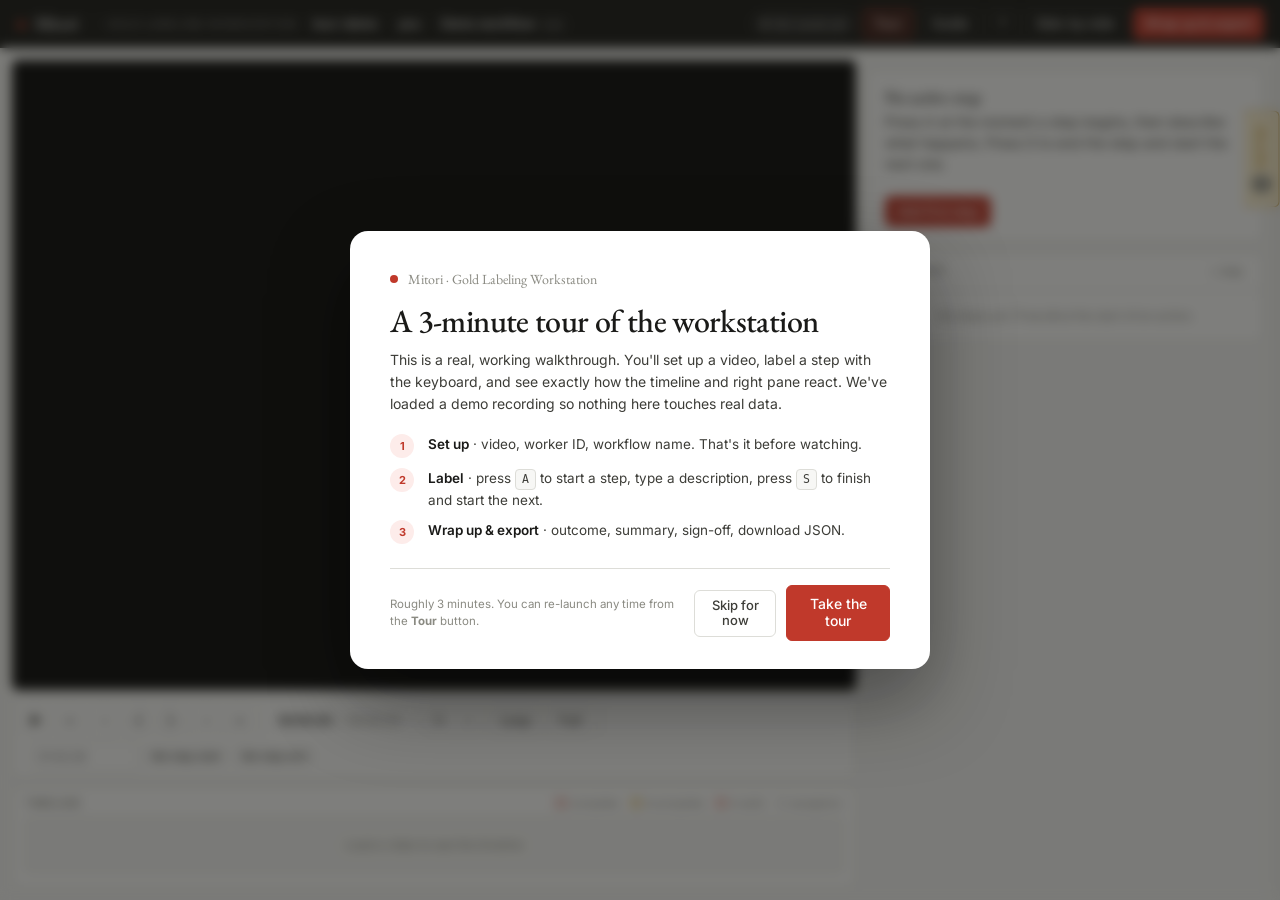
==== commit 9e7d6e46: "Add workflow start controls to labeler" ====
--- a/gold-labeling/labeling-workstation.html
+++ b/gold-labeling/labeling-workstation.html
@@ -988,7 +988,7 @@
     <span class="save-indicator" id="saveIndicator" title="Saved automatically every 600ms after edits and on tab close">
       <span class="save-dot"></span><span class="save-text">Idle</span>
     </span>
-    <button class="ghost-light btn-tour" type="button" onclick="startTour({ manual: true })" title="Take an interactive tour of the tool">
+    <button class="ghost-light btn-tour" type="button" onclick="onTourButtonClicked()" title="Take an interactive tour of the tool">
       Tour
     </button>
     <button class="ghost-light" type="button" onclick="openLabelingGuide()" title="Labeling guide">
@@ -1048,9 +1048,9 @@
       </div>
       <div class="manual-time">
         <label class="sr" for="manualTime">Manual timestamp</label>
-        <input id="manualTime" placeholder="01:42.30" title="Type a timestamp (MM:SS.cc, HH:MM:SS, or seconds), then use Set start / Set end">
-        <button type="button" class="tiny" onclick="setActiveStepStartFromManual()">Set start</button>
-        <button type="button" class="tiny" onclick="setActiveStepEndFromManual()">Set end</button>
+        <input id="manualTime" placeholder="01:42.30" title="Type a timestamp (MM:SS.cc, HH:MM:SS, or seconds), then use Set step start / Set step end for the active step">
+        <button type="button" class="tiny" onclick="setActiveStepStartFromManual()" title="Set the active step start time, not the workflow start">Set step start</button>
+        <button type="button" class="tiny" onclick="setActiveStepEndFromManual()" title="Set the active step end time, not the workflow end">Set step end</button>
       </div>
     </div>
 
@@ -1199,7 +1199,7 @@
         <div class="shortcut-row"><span class="desc">End step + start next</span><span class="keys"><span class="key">S</span></span></div>
         <div class="shortcut-row"><span class="desc">Adjust active start / end</span><span class="keys"><span class="key">⇧A</span><span class="key">⇧S</span></span></div>
         <div class="shortcut-row"><span class="desc">Previous / next step</span><span class="keys"><span class="key">[</span><span class="key">]</span></span></div>
-        <div class="shortcut-row"><span class="desc">Insert chip 1–9 (in field)</span><span class="keys"><span class="key">1…9</span></span></div>
+        <div class="shortcut-row"><span class="desc">Insert a starter chip</span><span class="keys" style="color:var(--muted);font-size:11px;">click the chip</span></div>
         <div class="shortcut-row"><span class="desc">Set confidence 1–5</span><span class="keys"><span class="key">⌘1…5</span></span></div>
       </div>
       <div class="shortcuts-section">
@@ -1263,6 +1263,30 @@
         </div>
       </div>
 
+      <div class="row-2" style="margin-bottom:10px;">
+        <div>
+          <div class="field-label-row" style="display:flex;align-items:center;gap:6px;">
+            <label class="field-label" for="wrapWorkflowStart" style="margin:0;">Workflow start time</label>
+            <span class="info-mark" tabindex="0" data-tip="The timestamp where this workflow visibly starts. For a split workflow export, this is usually the first step start time, not 0s.">?</span>
+          </div>
+          <div style="display:grid;grid-template-columns:minmax(0,1fr) auto;gap:8px;align-items:center;">
+            <input id="wrapWorkflowStart" type="number" min="0" step="0.01" placeholder="seconds, e.g. 73.23">
+            <button type="button" onclick="setWorkflowStartToFirstStep()">Use first step</button>
+          </div>
+        </div>
+        <div>
+          <div class="field-label-row" style="display:flex;align-items:center;gap:6px;">
+            <label class="field-label" for="wrapWorkflowEnd" style="margin:0;">Workflow end time</label>
+            <span class="info-mark" tabindex="0" data-tip="The timestamp where the observed workflow visibly finishes. Usually this is the final step end time, not the whole video end. If the wrong video was loaded earlier, check this before exporting.">?</span>
+          </div>
+          <div style="display:grid;grid-template-columns:minmax(0,1fr) auto;gap:8px;align-items:center;">
+            <input id="wrapWorkflowEnd" type="number" min="0" step="0.01" placeholder="seconds, e.g. 202.71">
+            <button type="button" onclick="setWorkflowEndToLastStep()">Use last step</button>
+          </div>
+        </div>
+      </div>
+      <p class="modal-sub" id="wrapWorkflowBoundaryHint" style="margin:6px 0 10px;font-size:12px;"></p>
+
       <div>
         <div class="field-label-row" style="display:flex;align-items:center;gap:6px;">
           <label class="field-label" for="wrapSummary" style="margin:0;">Short summary</label>
@@ -1318,11 +1342,11 @@
           </div>
           <div class="guide-field">
             <b>Action</b>
-            <span>What the worker visibly did. Use the chip starters or type:
+            <span>What the worker visibly did. Click a starter chip to drop a verb in:
               <span class="demo" style="margin-top:4px;">
-                <span class="chip"><span class="chip-kbd">1</span>Clicked</span>
-                <span class="chip"><span class="chip-kbd">2</span>Typed</span>
-                <span class="chip"><span class="chip-kbd">3</span>Selected</span>
+                <span class="chip">Clicked</span>
+                <span class="chip">Typed</span>
+                <span class="chip">Selected</span>
               </span>
               <br>Don't write "tried to" or "wanted to".
             </span>
@@ -1415,6 +1439,29 @@
         </ul>
       </div>
 
+      <!-- Granularity Q&A ── -->
+      <div class="guide-card span-2">
+        <h3 class="guide-h">Granularity — when to split a step</h3>
+        <div class="guide-fieldlist" style="grid-template-columns: 1fr 1fr; gap: 14px 28px;">
+          <div class="guide-field" style="grid-template-columns: 130px 1fr;">
+            <b>Copy and paste</b>
+            <span><b>Two steps</b> when both are visible. Copy is one observable action (highlight + Cmd+C in source); paste is another (Cmd+V in destination, value appears). Different timestamps, different evidence. If only one is visible — e.g. you see the paste happen but never see the copy — label only that one.</span>
+          </div>
+          <div class="guide-field" style="grid-template-columns: 130px 1fr;">
+            <b>Multiple field updates</b>
+            <span><b>One step per field.</b> Updating Account Owner, Renewal Date, and Billing Email is three steps, not one "updated record" step. The benchmark grades the AI on each field separately.</span>
+          </div>
+          <div class="guide-field" style="grid-template-columns: 130px 1fr;">
+            <b>Searching for a record</b>
+            <span><b>One step.</b> Typing into the search box and clicking the result are usually one logical action — searching for "Acme North." Split only if there's a meaningful pause or a different visible state in between.</span>
+          </div>
+          <div class="guide-field" style="grid-template-columns: 130px 1fr;">
+            <b>Click then wait</b>
+            <span><b>One step.</b> A click that triggers loading is a single action. The wait is part of it. Use action types <i>click</i> + <i>wait</i> to capture both.</span>
+          </div>
+        </div>
+      </div>
+
       <!-- Common mistakes ── -->
       <div class="guide-card span-2">
         <h3 class="guide-h">Common mistakes — read these once</h3>
@@ -1492,7 +1539,7 @@
    Single-file HTML tool. No build step. No backend.
 ───────────────────────────────────────────────────────────── */
 
-const TOOL_VERSION = 'labeling-workstation-1.0.0';
+const TOOL_VERSION = 'labeling-workstation-1.0.2';
 const GOLD_VERSION = '0.2.0';
 const STORAGE_LEGACY = 'mitori.workstation.draft.v1';
 const STORAGE_PREFIX = 'mitori.workstation.draft.v2.';
@@ -1612,6 +1659,9 @@
   exportValidation: document.getElementById('exportValidation'),
   wrapOutcome: document.getElementById('wrapOutcome'),
   wrapConfidence: document.getElementById('wrapConfidence'),
+  wrapWorkflowStart: document.getElementById('wrapWorkflowStart'),
+  wrapWorkflowEnd: document.getElementById('wrapWorkflowEnd'),
+  wrapWorkflowBoundaryHint: document.getElementById('wrapWorkflowBoundaryHint'),
   wrapSummary: document.getElementById('wrapSummary'),
   signoffName: document.getElementById('signoffName'),
   signoffDate: document.getElementById('signoffDate'),
@@ -1896,6 +1946,7 @@
   if (state.workflowStartSec === 0 && state.steps.length === 1) {
     state.workflowStartSec = step.startSec;
   }
+  clampWorkflowToSteps();
   scheduleSave();
   renderAll();
 }
@@ -1910,6 +1961,7 @@
   const step = activeStep();
   if (!step) return;
   step.endSec = round2(t);
+  clampWorkflowToSteps();
   scheduleSave();
   renderAll();
 }
@@ -1935,6 +1987,103 @@
 function round2(n) {
   if (!Number.isFinite(n)) return n;
   return Math.round(n * 100) / 100;
+}
+
+function clampWorkflowToSteps() {
+  // Auto-extend the workflow start/end so it always contains all steps.
+  // Cap the workflow end to the loaded video duration.
+  const steps = state.steps;
+  let minStart = Number.isFinite(state.workflowStartSec) ? state.workflowStartSec : 0;
+  let maxEnd = Number.isFinite(state.workflowEndSec) ? state.workflowEndSec : 0;
+  let mutated = false;
+  for (const s of steps) {
+    if (Number.isFinite(s.startSec) && s.startSec < minStart) {
+      minStart = s.startSec;
+      mutated = true;
+    }
+    if (Number.isFinite(s.endSec) && s.endSec > maxEnd) {
+      maxEnd = s.endSec;
+      mutated = true;
+    }
+  }
+  if (state.videoDuration && maxEnd > state.videoDuration) maxEnd = state.videoDuration;
+  if (mutated) {
+    state.workflowStartSec = minStart;
+    state.workflowEndSec = maxEnd;
+  }
+}
+
+function lastStepEndSec(steps = getSortedSteps()) {
+  const ends = steps.map(s => s.endSec).filter(Number.isFinite);
+  return ends.length ? Math.max(...ends) : 0;
+}
+
+function firstStepStartSec(steps = getSortedSteps()) {
+  const starts = steps.map(s => s.startSec).filter(Number.isFinite);
+  return starts.length ? Math.min(...starts) : 0;
+}
+
+function videoEndSec() {
+  return Number.isFinite(state.videoDuration) && state.videoDuration > 0 ? round2(state.videoDuration) : 0;
+}
+
+function workflowStartForExport(steps = getSortedSteps()) {
+  const firstStart = firstStepStartSec(steps);
+  let wfStart = Number.isFinite(state.workflowStartSec) ? state.workflowStartSec : firstStart;
+  // Old drafts defaulted workflow start to 0. For split exports where the first
+  // step begins later in the video, default the workflow boundary to the first
+  // observed step unless the worker enters a different start manually.
+  if (wfStart === 0 && firstStart > 0) wfStart = firstStart;
+  return round2(Math.max(0, wfStart));
+}
+
+function workflowEndForExport(steps = getSortedSteps()) {
+  const lastEnd = lastStepEndSec(steps);
+  let wfEnd = Number.isFinite(state.workflowEndSec) && state.workflowEndSec > 0 ? state.workflowEndSec : lastEnd;
+  if (lastEnd > wfEnd) wfEnd = lastEnd;
+  const videoEnd = videoEndSec();
+  if (videoEnd && wfEnd > videoEnd) wfEnd = videoEnd;
+  return round2(wfEnd);
+}
+
+function setWorkflowStart(sec, opts = {}) {
+  if (!Number.isFinite(sec) || sec < 0) return;
+  let next = sec;
+  const videoEnd = videoEndSec();
+  if (videoEnd && next > videoEnd) next = videoEnd;
+  state.workflowStartSec = round2(next);
+  if (els.wrapWorkflowStart && opts.syncInput !== false) {
+    els.wrapWorkflowStart.value = String(state.workflowStartSec);
+  }
+  scheduleSave();
+  refreshExportValidation();
+  renderTimeline();
+}
+
+function setWorkflowEnd(sec, opts = {}) {
+  if (!Number.isFinite(sec) || sec <= 0) return;
+  let next = sec;
+  const videoEnd = videoEndSec();
+  if (videoEnd && next > videoEnd) next = videoEnd;
+  state.workflowEndSec = round2(next);
+  if (els.wrapWorkflowEnd && opts.syncInput !== false) {
+    els.wrapWorkflowEnd.value = String(state.workflowEndSec);
+  }
+  scheduleSave();
+  refreshExportValidation();
+  renderTimeline();
+}
+
+function setWorkflowStartToFirstStep() {
+  setWorkflowStart(firstStepStartSec());
+}
+
+function setWorkflowEndToLastStep() {
+  setWorkflowEnd(lastStepEndSec());
+}
+
+function setWorkflowEndToVideoEnd() {
+  setWorkflowEnd(videoEndSec());
 }
 
 function setActiveStepStartFromManual() {
@@ -2108,9 +2257,7 @@
       ${ lintNotes ? `<div class="field-warn">${lintNotes}</div>` : '' }
       <div class="chip-row">
         ${ ACTION_STARTERS.map((s, i) => `
-          <button class="chip" type="button" onclick="insertActionChip(${i})">
-            <span class="chip-kbd">${i + 1}</span>${escapeHtml(s.trim())}
-          </button>
+          <button class="chip" type="button" onclick="insertActionChip(${i})">${escapeHtml(s.trim())}</button>
         `).join('') }
       </div>
     </div>
@@ -2148,9 +2295,7 @@
       ${ evidenceLint ? `<div class="field-warn">${evidenceLint}</div>` : '' }
       <div class="chip-row">
         ${ EVIDENCE_STARTERS.map((s, i) => `
-          <button class="chip" type="button" onclick="insertEvidenceChip(${i})">
-            <span class="chip-kbd">${i + 1}</span>${escapeHtml(s.trim())}
-          </button>
+          <button class="chip" type="button" onclick="insertEvidenceChip(${i})">${escapeHtml(s.trim())}</button>
         `).join('') }
       </div>
     </div>
@@ -2305,6 +2450,7 @@
   }
   step[key] = round2(t);
   event.target.value = formatTime(step[key]);
+  clampWorkflowToSteps();
   renderTimeline(); renderStepList(); renderStepCounter();
   scheduleSave();
 }
@@ -2411,7 +2557,7 @@
   const sorted = getSortedSteps();
   const playhead = currentVideoTime();
 
-  const wfStart = Number.isFinite(state.workflowStartSec) ? state.workflowStartSec : 0;
+  const wfStart = workflowStartForExport(sorted);
   const wfEnd = Number.isFinite(state.workflowEndSec) && state.workflowEndSec > 0 ? state.workflowEndSec : dur;
 
   // Telemetry tick HTML
@@ -2541,6 +2687,7 @@
 document.addEventListener('mouseup', () => {
   if (dragCtx && dragCtx.type === 'edge') {
     if (dragCtx.wasPlaying && els.video.src) els.video.play().catch(() => {});
+    clampWorkflowToSteps();
     scheduleSave();
   }
   dragCtx = null;
@@ -2763,10 +2910,8 @@
     };
   });
 
-  const wfStart = Number.isFinite(state.workflowStartSec) ? state.workflowStartSec : 0;
-  const wfEnd = Number.isFinite(state.workflowEndSec) && state.workflowEndSec > 0 ? state.workflowEndSec : (
-    sorted.length ? Math.max(...sorted.filter(s => Number.isFinite(s.endSec)).map(s => s.endSec)) : 0
-  );
+  const wfStart = workflowStartForExport(sorted);
+  const wfEnd = workflowEndForExport(sorted);
 
   const sourceFiles = ['video_only'];
   if (state.telemetry) sourceFiles.push('telemetry_sidecar');
@@ -2830,11 +2975,17 @@
   if (!wf.summary) errors.push('Wrap-up: write the short summary.');
   if (!wf.completion_status) errors.push('Wrap-up: pick the workflow outcome.');
   if (wf.end_time_sec <= wf.start_time_sec) errors.push('Workflow end time must be after start time.');
+  if (state.videoDuration && wf.end_time_sec > state.videoDuration + 0.01) {
+    errors.push(`Workflow end time (${wf.end_time_sec}s) is after the loaded video ends (${round2(state.videoDuration)}s).`);
+  }
   if (wf.steps.length === 0) errors.push('Add at least one step.');
 
   wf.steps.forEach((s, i) => {
     const prefix = `Step ${i + 1}`;
     if (s.end_time_sec <= s.start_time_sec) errors.push(`${prefix}: end time must be after start time.`);
+    if (state.videoDuration && s.end_time_sec > state.videoDuration + 0.01) {
+      errors.push(`${prefix}: end time (${s.end_time_sec}s) is after the loaded video ends (${round2(state.videoDuration)}s).`);
+    }
     if (!s.observed_label) errors.push(`${prefix}: observed action is missing.`);
     if (!s.screen_context) errors.push(`${prefix}: screen/app context is missing.`);
     const ev = s.evidence?.[0]?.visible_evidence || '';
@@ -2876,6 +3027,8 @@
   // Hydrate wrap-up controls from state
   els.wrapOutcome.value = state.wrapup.completionStatus || 'completed';
   els.wrapConfidence.value = String(state.wrapup.workflowConfidence ?? 0.87);
+  if (els.wrapWorkflowStart) els.wrapWorkflowStart.value = String(workflowStartForExport());
+  if (els.wrapWorkflowEnd) els.wrapWorkflowEnd.value = String(workflowEndForExport());
   els.wrapSummary.value = state.wrapup.summary || '';
   refreshExportValidation();
 }
@@ -2893,6 +3046,22 @@
     refreshExportValidation();
     scheduleSave();
   });
+  if (els.wrapWorkflowStart) els.wrapWorkflowStart.addEventListener('input', () => {
+    const manualStart = Number(els.wrapWorkflowStart.value);
+    if (Number.isFinite(manualStart) && manualStart >= 0) {
+      setWorkflowStart(manualStart, { syncInput: false });
+    } else {
+      refreshExportValidation();
+    }
+  });
+  if (els.wrapWorkflowEnd) els.wrapWorkflowEnd.addEventListener('input', () => {
+    const manualEnd = Number(els.wrapWorkflowEnd.value);
+    if (Number.isFinite(manualEnd) && manualEnd > 0) {
+      setWorkflowEnd(manualEnd, { syncInput: false });
+    } else {
+      refreshExportValidation();
+    }
+  });
   if (els.wrapSummary) els.wrapSummary.addEventListener('input', () => {
     state.wrapup.summary = els.wrapSummary.value;
     refreshExportValidation();
@@ -2903,6 +3072,12 @@
 function refreshExportValidation() {
   const data = buildExport();
   const { errors, warnings } = validate(data);
+  if (els.wrapWorkflowBoundaryHint) {
+    const firstStart = firstStepStartSec();
+    const lastEnd = lastStepEndSec();
+    const videoEnd = videoEndSec();
+    els.wrapWorkflowBoundaryHint.textContent = `First step starts at ${formatTime(firstStart)}. Last step ends at ${formatTime(lastEnd)}. Loaded video ends at ${videoEnd ? formatTime(videoEnd) : 'unknown'}.`;
+  }
   if (errors.length === 0 && warnings.length === 0) {
     els.exportValidation.innerHTML = `<div class="validation-banner success"><h3>Label looks complete</h3><p>No errors or warnings. You're good to export.</p></div>`;
     return;
@@ -3302,7 +3477,16 @@
 els.video.addEventListener('loadedmetadata', () => {
   state.videoDuration = els.video.duration || 0;
   els.durTimeDisp.textContent = formatTime(state.videoDuration);
-  if (state.workflowEndSec === 0) state.workflowEndSec = state.videoDuration;
+  // If the workflow end is unset, expand it to cover the whole new video.
+  // If a wrong/long video was loaded first, shrink stale workflow ends to the
+  // currently loaded video so bad durations cannot leak into exports.
+  const haveSteps = state.steps.some(s => Number.isFinite(s.endSec));
+  if (state.workflowEndSec === 0 || (!haveSteps && state.workflowEndSec < state.videoDuration)) {
+    state.workflowEndSec = state.videoDuration;
+  } else if (state.videoDuration && state.workflowEndSec > state.videoDuration) {
+    state.workflowEndSec = state.videoDuration;
+  }
+  clampWorkflowToSteps();
   renderTimeline();
 });
 els.video.addEventListener('timeupdate', () => {
@@ -3404,21 +3588,8 @@
   }
 
   if (isTypingTarget(event.target)) {
-    // Inside an input: 1..9 chips work in the action/evidence fields
-    if (/^[1-9]$/.test(event.key)) {
-      const target = event.target.id;
-      const idx = Number(event.key) - 1;
-      if (target === 'stepFieldAction' && ACTION_STARTERS[idx]) {
-        event.preventDefault();
-        insertChip('action', ACTION_STARTERS[idx]);
-        return;
-      }
-      if (target === 'stepFieldEvidence' && EVIDENCE_STARTERS[idx]) {
-        event.preventDefault();
-        insertChip('evidence', EVIDENCE_STARTERS[idx]);
-        return;
-      }
-    }
+    // Inside an input/textarea: do not intercept any letter or number keys.
+    // Chips are click-only by design.
     return;
   }
 
@@ -3607,9 +3778,9 @@
       target: '#stepCard',
       eyebrow: 'Step 4 — Describe',
       title: 'Tell us what you saw',
-      text: 'Type the action, or press <span class="key">1</span>–<span class="key">9</span> to drop in a starter chip. Each chip inserts a verb with spaces around it and the cursor parked ready for you to keep typing.',
+      text: 'Type the action, or click a starter chip to drop in a verb. Each chip inserts the word with spaces around it and parks the cursor right after it, so you can keep typing immediately.',
       placement: 'left',
-      hint: { label: 'Try it', text: 'Press 1 (or click the "Clicked" chip) to insert a starter.' },
+      hint: { label: 'Try it', text: 'Click the "Clicked" chip to insert a starter, then keep typing.' },
       hideNext: true,
       waitFor: 'chipUsed',
     },
@@ -3782,9 +3953,7 @@
 
 function exitTour(opts = {}) {
   if (!TOUR.active) {
-    if (opts.fromSplash) {
-      hideTourSplash();
-    }
+    hideTourSplash();
     return;
   }
   if (opts.confirm) {
@@ -3799,8 +3968,19 @@
   closeAllPanels();
   restoreRealState();
   TOUR.active = false;
-  if (opts.completed || opts.fromSplash) {
-    try { localStorage.setItem(TOUR_DONE_KEY, '1'); } catch (e) {}
+  try { localStorage.setItem(TOUR_DONE_KEY, '1'); } catch (e) {}
+  // Always leave the user in a useful state — open setup so they can load a real video.
+  if (!opts.suppressSetup) {
+    setTimeout(() => openSetupModal(), 220);
+  }
+}
+
+function onTourButtonClicked() {
+  // If a tour is already active, treat the button as an exit.
+  if (TOUR.active) {
+    exitTour({ confirm: false });
+  } else {
+    startTour({ manual: true });
   }
 }
 
@@ -4048,7 +4228,7 @@
       <div class="tour-splash-actions">
         <span class="tour-splash-meta">Roughly 3 minutes. You can re-launch any time from the <b>Tour</b> button.</span>
         <span class="spacer"></span>
-        <button type="button" onclick="exitTour({ fromSplash: true })">Skip for now</button>
+        <button type="button" onclick="exitTour()">Skip for now</button>
         <button type="button" class="primary" onclick="onWelcomeStart()">Take the tour</button>
       </div>`;
   } else if (kind === 'complete') {
@@ -4079,13 +4259,12 @@
   tourGoTo(0);
 }
 function onCompleteFinish() {
+  // exitTour already opens the setup modal
   exitTour({ completed: true });
-  // After tour, show setup so user can pick their real video
-  setTimeout(() => openSetupModal(), 200);
 }
 function onCompleteOpenGuide() {
-  exitTour({ completed: true });
-  setTimeout(() => openLabelingGuide(), 200);
+  exitTour({ completed: true, suppressSetup: true });
+  setTimeout(() => { openLabelingGuide(); openSetupModal(); }, 200);
 }
 
 /* Re-position on resize/scroll */
